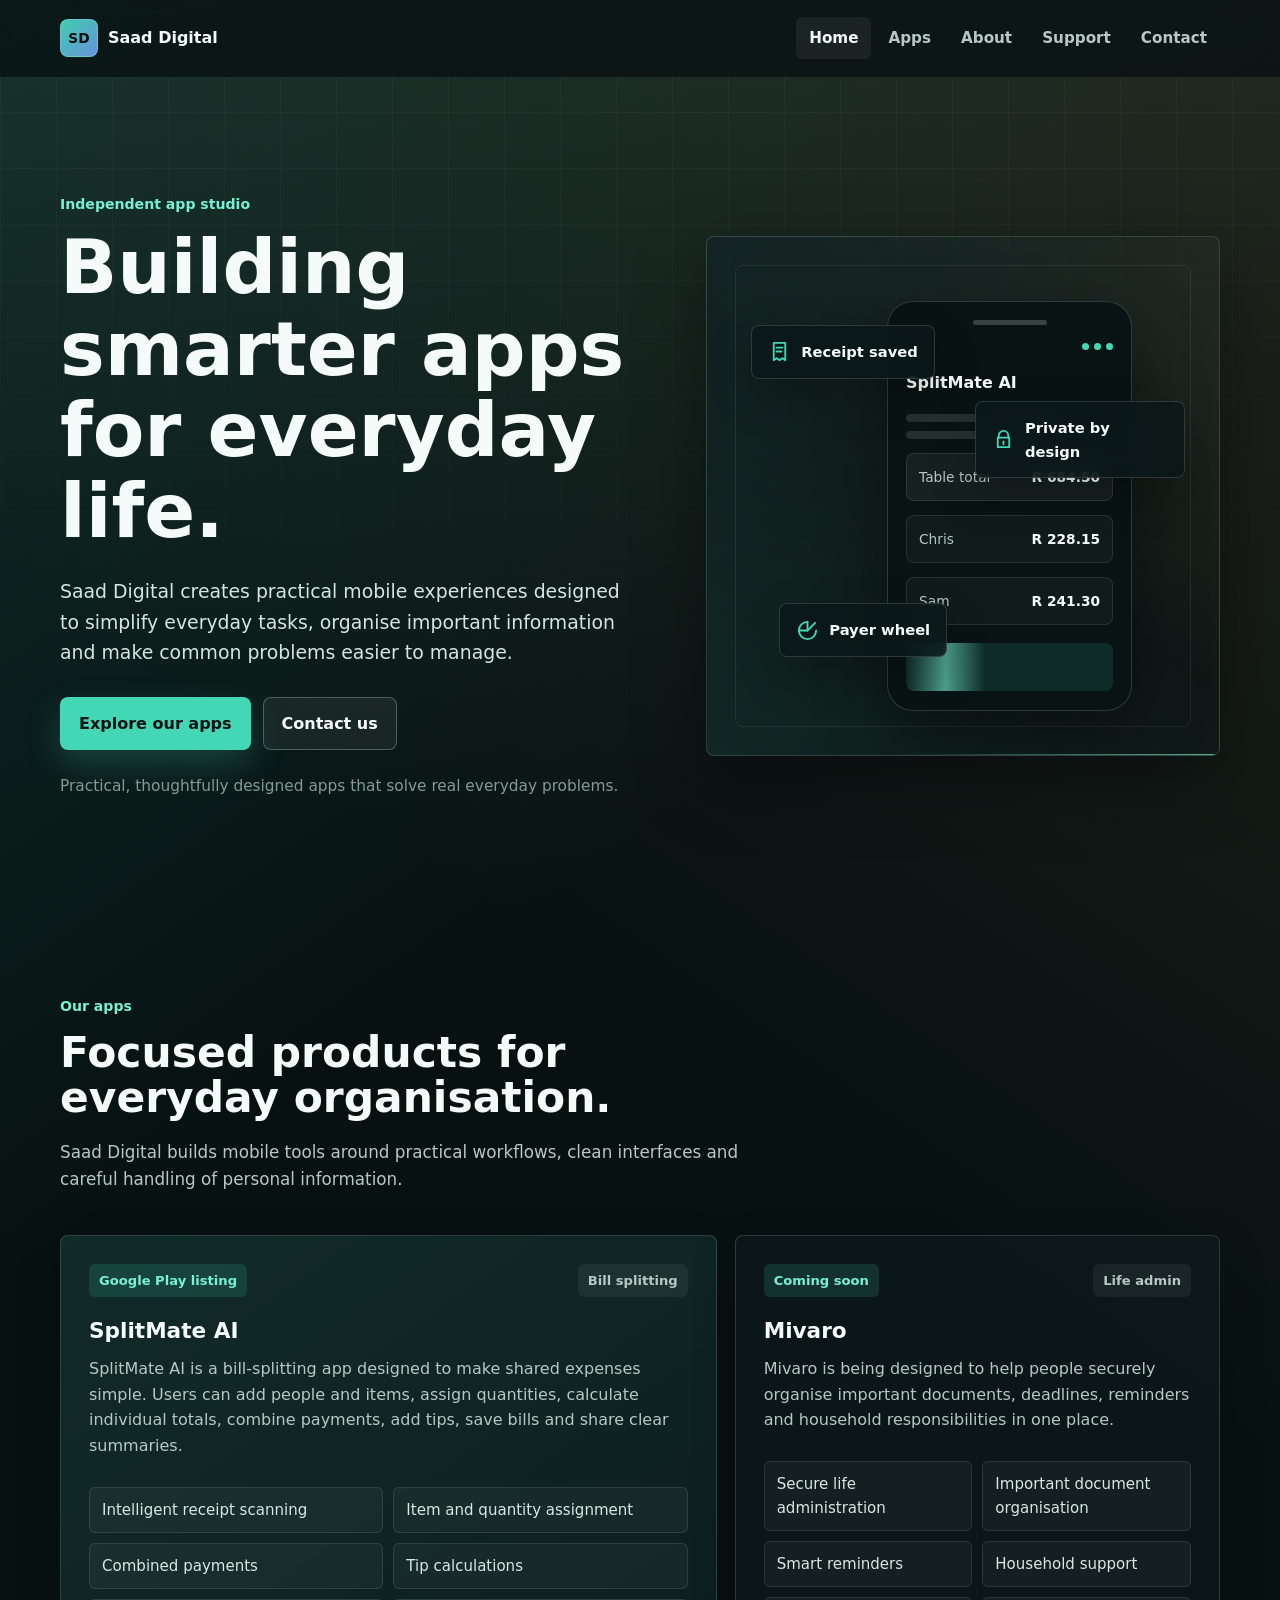
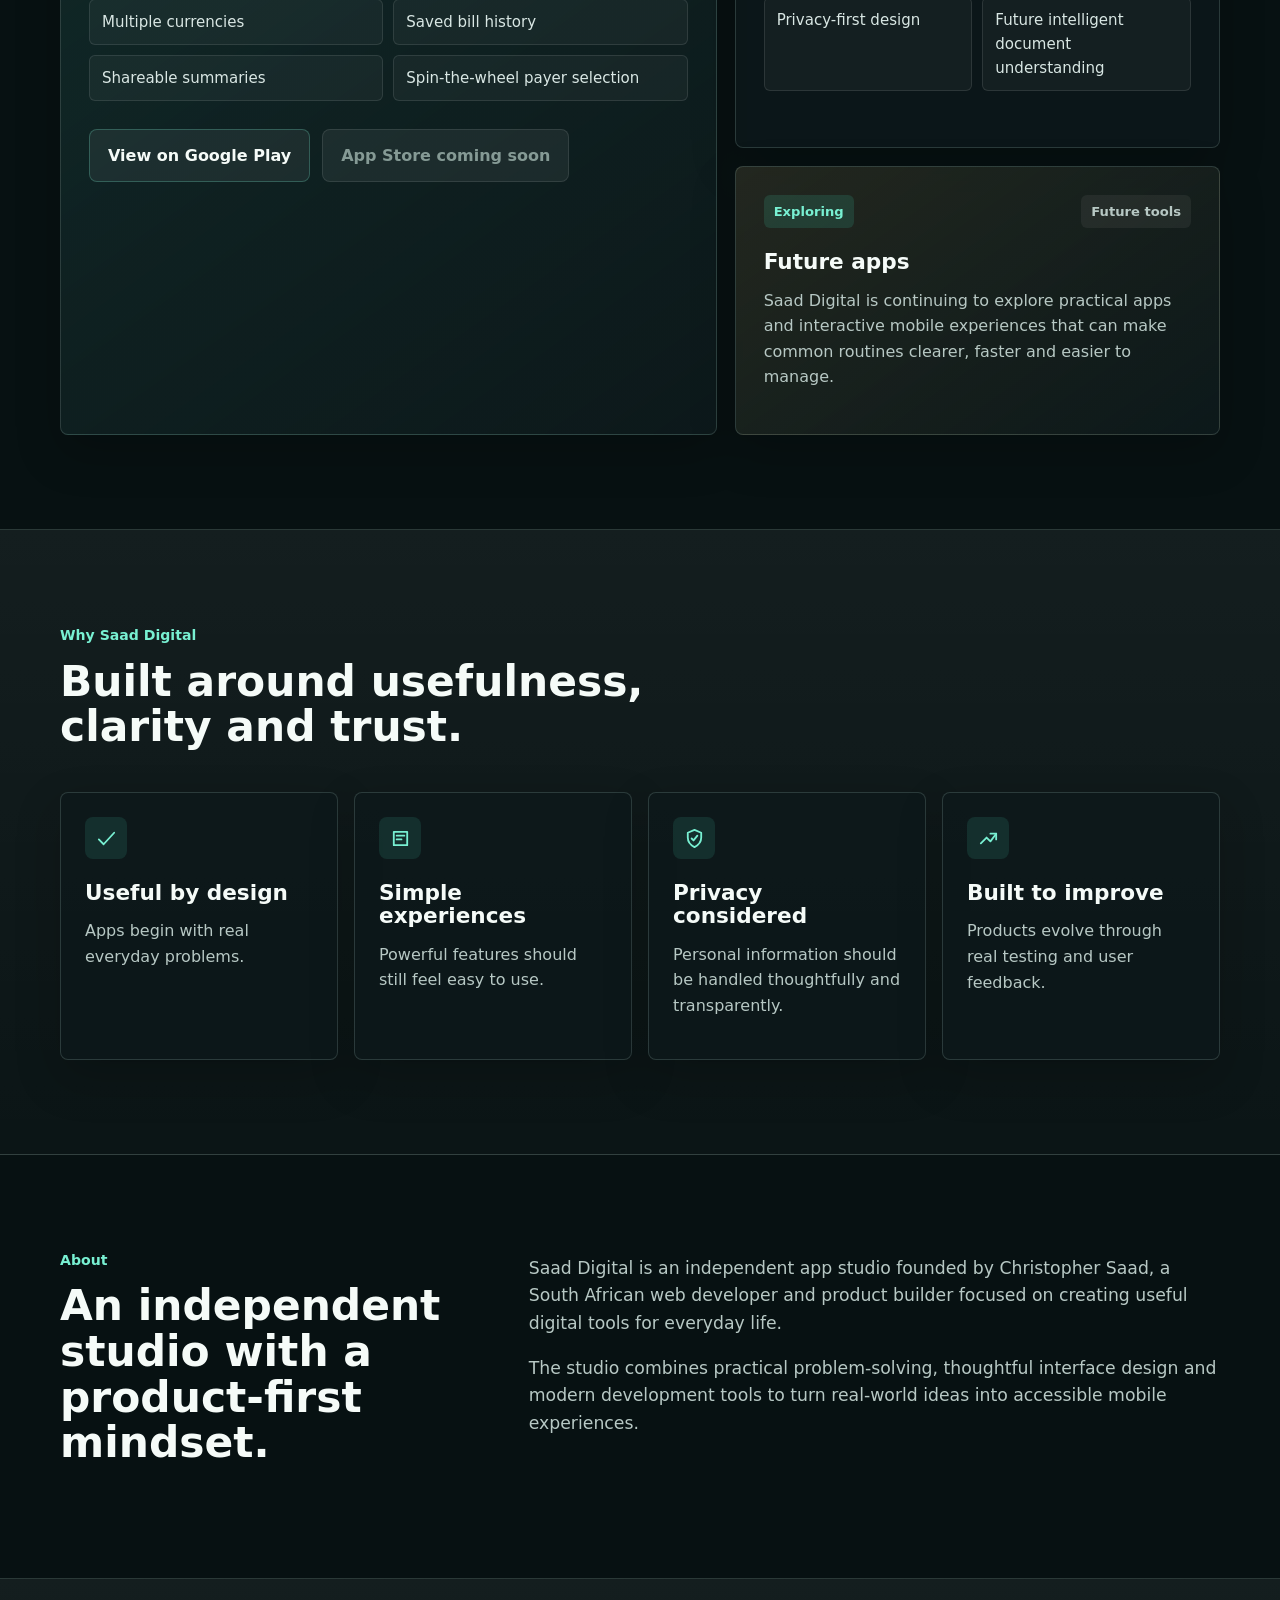
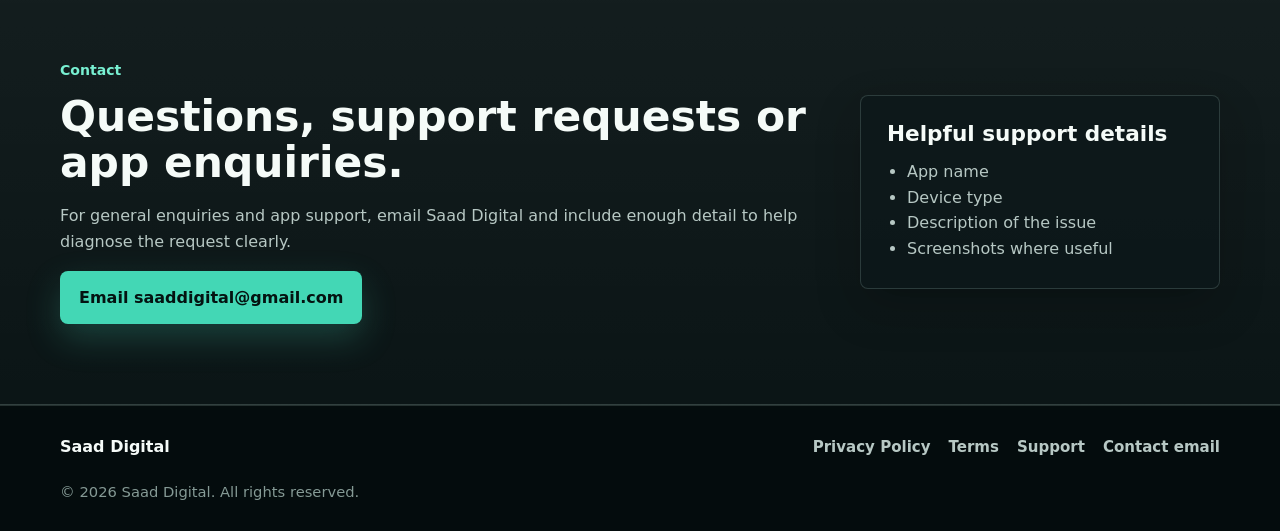
==== index.html @ 558bd9fd "Build Saad Digital website" ====
<!doctype html>
<html lang="en">
  <head>
    <meta charset="utf-8" />
    <meta name="viewport" content="width=device-width, initial-scale=1" />
    <meta
      name="description"
      content="Saad Digital creates practical mobile apps that simplify everyday tasks, organise important information and make common problems easier to manage."
    />
    <meta name="theme-color" content="#071112" />
    <link rel="canonical" href="https://saaddigital.co.za/" />

    <meta
      property="og:title"
      content="Saad Digital | Building smarter apps for everyday life"
    />
    <meta
      property="og:description"
      content="Practical, thoughtfully designed apps that solve real everyday problems."
    />
    <meta property="og:url" content="https://saaddigital.co.za/" />
    <meta property="og:type" content="website" />
    <meta name="twitter:card" content="summary" />
    <meta
      name="twitter:title"
      content="Saad Digital | Building smarter apps for everyday life"
    />
    <meta
      name="twitter:description"
      content="Practical, thoughtfully designed apps that solve real everyday problems."
    />

    <title>Saad Digital | Building smarter apps for everyday life</title>
    <link rel="icon" type="image/svg+xml" href="/favicon.svg" />
    <link rel="stylesheet" href="/styles.css" />
    <script>
      document.documentElement.classList.add("js-enabled");
    </script>
    <script src="/script.js" defer></script>
  </head>

  <body>
    <a class="skip-link" href="#main">Skip to content</a>

    <header class="site-header" data-site-header>
      <nav class="nav" aria-label="Primary navigation">
        <a class="brand" href="/" aria-label="Saad Digital home">
          <span class="brand-mark" aria-hidden="true">SD</span>
          <span class="brand-name">Saad Digital</span>
        </a>

        <button
          class="nav-toggle"
          type="button"
          aria-expanded="false"
          aria-controls="primary-navigation"
          aria-label="Open navigation menu"
          data-nav-toggle
        >
          <span aria-hidden="true"></span>
          <span aria-hidden="true"></span>
          <span aria-hidden="true"></span>
        </button>

        <div class="nav-menu" id="primary-navigation" data-nav-menu>
          <a href="/" aria-current="page">Home</a>
          <a href="/#apps">Apps</a>
          <a href="/#about">About</a>
          <a href="/support.html">Support</a>
          <a href="/#contact">Contact</a>
        </div>
      </nav>
    </header>

    <main id="main">
      <section class="hero section-shell" id="home" aria-labelledby="hero-title">
        <div class="hero-copy">
          <p class="eyebrow">Independent app studio</p>
          <h1 id="hero-title">Building smarter apps for everyday life.</h1>
          <p class="hero-intro">
            Saad Digital creates practical mobile experiences designed to
            simplify everyday tasks, organise important information and make
            common problems easier to manage.
          </p>
          <div class="hero-actions" aria-label="Primary calls to action">
            <a class="button button-primary" href="#apps">Explore our apps</a>
            <a class="button button-secondary" href="mailto:saaddigital@gmail.com">
              Contact us
            </a>
          </div>
          <p class="microcopy">
            Practical, thoughtfully designed apps that solve real everyday
            problems.
          </p>
        </div>

        <div class="hero-visual" aria-hidden="true">
          <div class="interface-stage">
            <div class="phone-shell">
              <div class="phone-status">
                <span></span>
                <span></span>
                <span></span>
              </div>
              <div class="screen-title">SplitMate AI</div>
              <div class="receipt-line wide"></div>
              <div class="receipt-line"></div>
              <div class="split-row">
                <span>Table total</span>
                <strong>R 684.50</strong>
              </div>
              <div class="split-row muted">
                <span>Chris</span>
                <strong>R 228.15</strong>
              </div>
              <div class="split-row muted">
                <span>Sam</span>
                <strong>R 241.30</strong>
              </div>
              <div class="scan-bar">
                <span></span>
              </div>
            </div>

            <div class="floating-card card-reminder">
              <svg viewBox="0 0 24 24" aria-hidden="true">
                <path d="M6 3h12v18l-3-2-3 2-3-2-3 2V3Z" />
                <path d="M9 8h6M9 12h5" />
              </svg>
              <span>Receipt saved</span>
            </div>

            <div class="floating-card card-secure">
              <svg viewBox="0 0 24 24" aria-hidden="true">
                <path d="M7 10V8a5 5 0 0 1 10 0v2" />
                <path d="M6 10h12v10H6z" />
                <path d="M12 14v3" />
              </svg>
              <span>Private by design</span>
            </div>

            <div class="floating-card card-wheel">
              <svg viewBox="0 0 24 24" aria-hidden="true">
                <path d="M12 3a9 9 0 1 0 9 9" />
                <path d="M12 12 20 4" />
                <path d="M12 12V3M12 12H3" />
              </svg>
              <span>Payer wheel</span>
            </div>
          </div>
        </div>
      </section>

      <section class="section-shell section-block" id="apps" aria-labelledby="apps-title">
        <div class="section-heading">
          <p class="eyebrow">Our apps</p>
          <h2 id="apps-title">Focused products for everyday organisation.</h2>
          <p>
            Saad Digital builds mobile tools around practical workflows,
            clean interfaces and careful handling of personal information.
          </p>
        </div>

        <div class="apps-grid">
          <article class="app-card app-card-primary reveal">
            <div class="card-topline">
              <span class="status-badge">Google Play listing</span>
              <span class="app-type">Bill splitting</span>
            </div>
            <h3>SplitMate AI</h3>
            <p>
              SplitMate AI is a bill-splitting app designed to make shared
              expenses simple. Users can add people and items, assign
              quantities, calculate individual totals, combine payments, add
              tips, save bills and share clear summaries.
            </p>

            <ul class="feature-list" aria-label="Selected SplitMate AI features">
              <li>Intelligent receipt scanning</li>
              <li>Item and quantity assignment</li>
              <li>Combined payments</li>
              <li>Tip calculations</li>
              <li>Multiple currencies</li>
              <li>Saved bill history</li>
              <li>Shareable summaries</li>
              <li>Spin-the-wheel payer selection</li>
            </ul>

            <div class="store-actions" aria-label="SplitMate AI store links">
              <a
                class="store-button"
                href="https://play.google.com/store/apps/details?id=com.saaddigital.splitmateai"
                target="_blank"
                rel="noopener noreferrer"
              >
                View on Google Play
              </a>
              <span class="store-button is-disabled" aria-disabled="true">
                App Store coming soon
              </span>
            </div>
          </article>

          <article class="app-card reveal">
            <div class="card-topline">
              <span class="status-badge">Coming soon</span>
              <span class="app-type">Life admin</span>
            </div>
            <h3>Mivaro</h3>
            <p>
              Mivaro is being designed to help people securely organise
              important documents, deadlines, reminders and household
              responsibilities in one place.
            </p>

            <ul class="feature-list" aria-label="Mivaro long-term vision">
              <li>Secure life administration</li>
              <li>Important document organisation</li>
              <li>Smart reminders</li>
              <li>Household support</li>
              <li>Privacy-first design</li>
              <li>Future intelligent document understanding</li>
            </ul>
          </article>

          <article class="app-card app-card-compact reveal">
            <div class="card-topline">
              <span class="status-badge">Exploring</span>
              <span class="app-type">Future tools</span>
            </div>
            <h3>Future apps</h3>
            <p>
              Saad Digital is continuing to explore practical apps and
              interactive mobile experiences that can make common routines
              clearer, faster and easier to manage.
            </p>
          </article>
        </div>
      </section>

      <section class="value-band" aria-labelledby="why-title">
        <div class="section-shell section-block">
          <div class="section-heading">
            <p class="eyebrow">Why Saad Digital</p>
            <h2 id="why-title">Built around usefulness, clarity and trust.</h2>
          </div>

          <div class="value-grid">
            <article class="value-card reveal">
              <div class="value-icon" aria-hidden="true">
                <svg viewBox="0 0 24 24">
                  <path d="m4 13 5 5L20 6" />
                </svg>
              </div>
              <h3>Useful by design</h3>
              <p>Apps begin with real everyday problems.</p>
            </article>

            <article class="value-card reveal">
              <div class="value-icon" aria-hidden="true">
                <svg viewBox="0 0 24 24">
                  <path d="M5 5h14v14H5z" />
                  <path d="M8 9h8M8 13h5" />
                </svg>
              </div>
              <h3>Simple experiences</h3>
              <p>Powerful features should still feel easy to use.</p>
            </article>

            <article class="value-card reveal">
              <div class="value-icon" aria-hidden="true">
                <svg viewBox="0 0 24 24">
                  <path d="M12 3 5 6v5c0 5 3 8 7 10 4-2 7-5 7-10V6l-7-3Z" />
                  <path d="m9 12 2 2 4-5" />
                </svg>
              </div>
              <h3>Privacy considered</h3>
              <p>
                Personal information should be handled thoughtfully and
                transparently.
              </p>
            </article>

            <article class="value-card reveal">
              <div class="value-icon" aria-hidden="true">
                <svg viewBox="0 0 24 24">
                  <path d="M4 17 10 11l4 4 6-8" />
                  <path d="M14 7h6v6" />
                </svg>
              </div>
              <h3>Built to improve</h3>
              <p>Products evolve through real testing and user feedback.</p>
            </article>
          </div>
        </div>
      </section>

      <section class="section-shell section-block about-layout" id="about" aria-labelledby="about-title">
        <div>
          <p class="eyebrow">About</p>
          <h2 id="about-title">An independent studio with a product-first mindset.</h2>
        </div>
        <div class="about-copy reveal">
          <p>
            Saad Digital is an independent app studio founded by Christopher
            Saad, a South African web developer and product builder focused on
            creating useful digital tools for everyday life.
          </p>
          <p>
            The studio combines practical problem-solving, thoughtful interface
            design and modern development tools to turn real-world ideas into
            accessible mobile experiences.
          </p>
        </div>
      </section>

      <section class="contact-band" id="contact" aria-labelledby="contact-title">
        <div class="section-shell contact-layout">
          <div>
            <p class="eyebrow">Contact</p>
            <h2 id="contact-title">Questions, support requests or app enquiries.</h2>
            <p>
              For general enquiries and app support, email Saad Digital and
              include enough detail to help diagnose the request clearly.
            </p>
            <a class="button button-primary" href="mailto:saaddigital@gmail.com">
              Email saaddigital@gmail.com
            </a>
          </div>

          <aside class="support-note reveal" aria-labelledby="support-note-title">
            <h3 id="support-note-title">Helpful support details</h3>
            <ul>
              <li>App name</li>
              <li>Device type</li>
              <li>Description of the issue</li>
              <li>Screenshots where useful</li>
            </ul>
          </aside>
        </div>
      </section>
    </main>

    <footer class="site-footer">
      <div class="footer-inner">
        <a class="footer-brand" href="/">Saad Digital</a>
        <nav class="footer-links" aria-label="Footer navigation">
          <a href="/privacy.html">Privacy Policy</a>
          <a href="/terms.html">Terms</a>
          <a href="/support.html">Support</a>
          <a href="mailto:saaddigital@gmail.com">Contact email</a>
        </nav>
        <p>
          <span aria-hidden="true">&copy;</span>
          <span data-current-year>2026</span> Saad Digital. All rights reserved.
        </p>
      </div>
    </footer>
  </body>
</html>
---- styles.css ----
:root {
  color-scheme: dark;
  --bg: #071112;
  --bg-elevated: #0d191b;
  --bg-soft: #112224;
  --text: #f5fbf8;
  --text-muted: #b7c8c4;
  --text-subtle: #859a95;
  --border: rgba(205, 239, 228, 0.16);
  --border-strong: rgba(205, 239, 228, 0.28);
  --accent: #43d7b5;
  --accent-strong: #78f0d2;
  --accent-ink: #041311;
  --gold: #f0b85b;
  --rose: #ee7b85;
  --blue: #77a7ff;
  --shadow: 0 24px 70px rgba(0, 0, 0, 0.36);
  --shadow-soft: 0 18px 45px rgba(0, 0, 0, 0.22);
  --radius: 8px;
  --radius-sm: 6px;
  --max-width: 1160px;
  --header-height: 76px;
  --ease: cubic-bezier(0.22, 1, 0.36, 1);
}

* {
  box-sizing: border-box;
}

html {
  scroll-behavior: smooth;
  scroll-padding-top: calc(var(--header-height) + 22px);
}

body {
  margin: 0;
  min-width: 320px;
  background:
    linear-gradient(145deg, rgba(67, 215, 181, 0.14), transparent 28%),
    linear-gradient(215deg, rgba(240, 184, 91, 0.11), transparent 32%),
    var(--bg);
  color: var(--text);
  font-family:
    ui-sans-serif,
    system-ui,
    -apple-system,
    BlinkMacSystemFont,
    "Segoe UI",
    sans-serif;
  font-size: 16px;
  line-height: 1.6;
  letter-spacing: 0;
  text-rendering: optimizeLegibility;
}

body::before {
  position: fixed;
  inset: 0;
  z-index: -1;
  pointer-events: none;
  content: "";
  background-image:
    linear-gradient(rgba(255, 255, 255, 0.04) 1px, transparent 1px),
    linear-gradient(90deg, rgba(255, 255, 255, 0.04) 1px, transparent 1px);
  background-size: 56px 56px;
  mask-image: linear-gradient(to bottom, black 0%, transparent 78%);
}

img,
svg {
  display: block;
}

a {
  color: inherit;
  text-decoration: none;
}

a:hover {
  color: var(--accent-strong);
}

button,
input,
textarea,
select {
  font: inherit;
}

:focus-visible {
  outline: 3px solid var(--gold);
  outline-offset: 4px;
}

.skip-link {
  position: fixed;
  top: 12px;
  left: 12px;
  z-index: 100;
  padding: 10px 14px;
  border-radius: var(--radius-sm);
  background: var(--accent);
  color: var(--accent-ink);
  font-weight: 800;
  transform: translateY(-140%);
}

.skip-link:focus {
  transform: translateY(0);
}

.site-header {
  position: sticky;
  top: 0;
  z-index: 50;
  border-bottom: 1px solid transparent;
  background: rgba(7, 17, 18, 0.76);
  backdrop-filter: blur(18px);
  transition:
    border-color 180ms ease,
    background 180ms ease;
}

.site-header.is-scrolled {
  border-color: var(--border);
  background: rgba(7, 17, 18, 0.92);
}

.nav {
  display: flex;
  align-items: center;
  justify-content: space-between;
  width: min(100% - 40px, var(--max-width));
  min-height: var(--header-height);
  margin: 0 auto;
  gap: 22px;
}

.brand,
.footer-brand {
  display: inline-flex;
  align-items: center;
  gap: 10px;
  font-weight: 800;
  color: var(--text);
}

.brand-mark {
  display: grid;
  width: 38px;
  height: 38px;
  place-items: center;
  border: 1px solid rgba(120, 240, 210, 0.34);
  border-radius: var(--radius);
  background:
    linear-gradient(135deg, rgba(67, 215, 181, 0.95), rgba(119, 167, 255, 0.84)),
    #112224;
  color: #02100d;
  font-size: 0.86rem;
  font-weight: 900;
}

.brand-name {
  white-space: nowrap;
}

.nav-menu {
  display: flex;
  align-items: center;
  gap: 4px;
}

.nav-menu a {
  min-height: 42px;
  padding: 9px 13px;
  border-radius: var(--radius-sm);
  color: var(--text-muted);
  font-size: 0.95rem;
  font-weight: 700;
}

.nav-menu a:hover,
.nav-menu a:focus-visible,
.nav-menu a[aria-current="page"] {
  background: rgba(255, 255, 255, 0.06);
  color: var(--text);
}

.nav-toggle {
  display: none;
  width: 44px;
  height: 44px;
  align-items: center;
  justify-content: center;
  flex-direction: column;
  gap: 5px;
  border: 1px solid var(--border);
  border-radius: var(--radius);
  background: rgba(255, 255, 255, 0.05);
  color: var(--text);
  cursor: pointer;
}

.nav-toggle span {
  width: 18px;
  height: 2px;
  border-radius: 2px;
  background: currentColor;
  transition:
    transform 180ms ease,
    opacity 180ms ease;
}

.nav-toggle[aria-expanded="true"] span:nth-child(1) {
  transform: translateY(7px) rotate(45deg);
}

.nav-toggle[aria-expanded="true"] span:nth-child(2) {
  opacity: 0;
}

.nav-toggle[aria-expanded="true"] span:nth-child(3) {
  transform: translateY(-7px) rotate(-45deg);
}

.section-shell {
  width: min(100% - 40px, var(--max-width));
  margin: 0 auto;
}

.section-block {
  padding: 94px 0;
}

.hero {
  display: grid;
  grid-template-columns: minmax(0, 1.02fr) minmax(360px, 0.9fr);
  align-items: center;
  gap: 64px;
  min-height: calc(100vh - var(--header-height));
  padding: 78px 0 64px;
}

.hero-copy {
  max-width: 680px;
}

.eyebrow {
  margin: 0 0 12px;
  color: var(--accent-strong);
  font-size: 0.88rem;
  font-weight: 800;
  letter-spacing: 0;
}

h1,
h2,
h3,
p {
  margin-top: 0;
}

h1,
h2,
h3 {
  line-height: 1.08;
  letter-spacing: 0;
}

h1 {
  max-width: 720px;
  margin-bottom: 24px;
  font-size: 4.7rem;
}

h2 {
  margin-bottom: 18px;
  font-size: 2.65rem;
}

h3 {
  margin-bottom: 14px;
  font-size: 1.35rem;
}

p {
  color: var(--text-muted);
}

.hero-intro {
  max-width: 650px;
  margin-bottom: 30px;
  color: #d5e5e1;
  font-size: 1.18rem;
}

.hero-actions,
.store-actions {
  display: flex;
  flex-wrap: wrap;
  gap: 12px;
}

.button,
.store-button {
  display: inline-flex;
  align-items: center;
  justify-content: center;
  min-height: 48px;
  padding: 13px 18px;
  border: 1px solid transparent;
  border-radius: var(--radius);
  font-weight: 800;
  transition:
    transform 180ms var(--ease),
    border-color 180ms ease,
    background 180ms ease,
    color 180ms ease;
}

.button:hover,
.store-button:hover {
  transform: translateY(-2px);
}

.button-primary {
  background: var(--accent);
  color: var(--accent-ink);
  box-shadow: 0 14px 35px rgba(67, 215, 181, 0.22);
}

.button-primary:hover {
  color: var(--accent-ink);
  background: var(--accent-strong);
}

.button-secondary {
  border-color: var(--border-strong);
  background: rgba(255, 255, 255, 0.06);
  color: var(--text);
}

.microcopy {
  margin: 24px 0 0;
  color: var(--text-subtle);
  font-size: 0.96rem;
}

.hero-visual {
  min-height: 520px;
}

.interface-stage {
  position: relative;
  min-height: 520px;
  overflow: hidden;
  border: 1px solid var(--border);
  border-radius: var(--radius);
  background:
    linear-gradient(145deg, rgba(17, 34, 36, 0.82), rgba(7, 17, 18, 0.36)),
    linear-gradient(35deg, rgba(67, 215, 181, 0.16), transparent 48%),
    linear-gradient(215deg, rgba(240, 184, 91, 0.16), transparent 52%);
  box-shadow: var(--shadow);
}

.interface-stage::before,
.interface-stage::after {
  position: absolute;
  content: "";
  pointer-events: none;
}

.interface-stage::before {
  inset: 28px;
  border: 1px solid rgba(255, 255, 255, 0.08);
  border-radius: var(--radius);
}

.interface-stage::after {
  right: 0;
  bottom: 0;
  width: 64%;
  height: 1px;
  background: linear-gradient(90deg, transparent, rgba(120, 240, 210, 0.7));
}

.phone-shell {
  position: absolute;
  right: 17%;
  bottom: 44px;
  width: 245px;
  min-height: 410px;
  padding: 18px;
  border: 1px solid rgba(255, 255, 255, 0.16);
  border-radius: 26px;
  background: #081314;
  box-shadow: 0 30px 70px rgba(0, 0, 0, 0.42);
}

.phone-shell::before {
  display: block;
  width: 74px;
  height: 5px;
  margin: 0 auto 18px;
  border-radius: 5px;
  background: rgba(255, 255, 255, 0.2);
  content: "";
}

.phone-status {
  display: flex;
  justify-content: flex-end;
  gap: 5px;
  margin-bottom: 20px;
}

.phone-status span {
  width: 7px;
  height: 7px;
  border-radius: 50%;
  background: var(--accent);
}

.screen-title {
  margin-bottom: 18px;
  color: var(--text);
  font-weight: 850;
}

.receipt-line {
  width: 64%;
  height: 8px;
  margin-bottom: 9px;
  border-radius: 4px;
  background: rgba(255, 255, 255, 0.12);
}

.receipt-line.wide {
  width: 88%;
}

.split-row {
  display: flex;
  justify-content: space-between;
  gap: 12px;
  margin-top: 14px;
  padding: 12px;
  border: 1px solid rgba(255, 255, 255, 0.1);
  border-radius: var(--radius);
  background: rgba(255, 255, 255, 0.06);
  color: var(--text-muted);
  font-size: 0.86rem;
}

.split-row strong {
  color: var(--text);
}

.split-row.muted {
  background: rgba(255, 255, 255, 0.035);
}

.scan-bar {
  position: relative;
  height: 48px;
  margin-top: 18px;
  overflow: hidden;
  border-radius: var(--radius);
  background: rgba(67, 215, 181, 0.12);
}

.scan-bar span {
  position: absolute;
  top: 0;
  bottom: 0;
  left: 0;
  width: 38%;
  background: linear-gradient(90deg, transparent, rgba(120, 240, 210, 0.6), transparent);
  animation: scan 3.8s var(--ease) infinite;
}

.floating-card {
  position: absolute;
  z-index: 3;
  display: inline-flex;
  align-items: center;
  gap: 10px;
  max-width: 210px;
  padding: 14px 16px;
  border: 1px solid rgba(255, 255, 255, 0.14);
  border-radius: var(--radius);
  background: rgba(11, 24, 25, 0.86);
  color: var(--text);
  box-shadow: var(--shadow-soft);
  backdrop-filter: blur(14px);
  font-size: 0.92rem;
  font-weight: 800;
  animation: floatCard 7s var(--ease) infinite;
}

.floating-card svg {
  width: 23px;
  height: 23px;
  flex: 0 0 auto;
  color: var(--accent);
  fill: none;
  stroke: currentColor;
  stroke-width: 1.9;
  stroke-linecap: round;
  stroke-linejoin: round;
}

.card-reminder {
  top: 88px;
  left: 44px;
}

.card-secure {
  right: 34px;
  top: 164px;
  animation-delay: -1.8s;
}

.card-wheel {
  left: 72px;
  bottom: 98px;
  animation-delay: -3.2s;
}

.section-heading {
  max-width: 720px;
  margin-bottom: 42px;
}

.section-heading p:last-child {
  margin-bottom: 0;
  font-size: 1.05rem;
}

.apps-grid {
  display: grid;
  grid-template-columns: minmax(0, 1.15fr) minmax(280px, 0.85fr);
  gap: 18px;
}

.app-card,
.value-card,
.support-note,
.legal-card,
.support-card {
  border: 1px solid var(--border);
  border-radius: var(--radius);
  background: rgba(13, 25, 27, 0.78);
  box-shadow: var(--shadow-soft);
}

.app-card {
  padding: 28px;
}

.app-card-primary {
  grid-row: span 2;
  background:
    linear-gradient(145deg, rgba(67, 215, 181, 0.1), rgba(13, 25, 27, 0.82)),
    rgba(13, 25, 27, 0.9);
}

.app-card-compact {
  background:
    linear-gradient(145deg, rgba(240, 184, 91, 0.1), rgba(13, 25, 27, 0.72)),
    rgba(13, 25, 27, 0.8);
}

.card-topline {
  display: flex;
  flex-wrap: wrap;
  justify-content: space-between;
  gap: 10px;
  margin-bottom: 22px;
}

.status-badge,
.app-type {
  display: inline-flex;
  align-items: center;
  min-height: 32px;
  padding: 6px 10px;
  border-radius: var(--radius-sm);
  font-size: 0.82rem;
  font-weight: 800;
}

.status-badge {
  background: rgba(67, 215, 181, 0.14);
  color: var(--accent-strong);
}

.app-type {
  background: rgba(255, 255, 255, 0.06);
  color: var(--text-muted);
}

.feature-list {
  display: grid;
  grid-template-columns: repeat(2, minmax(0, 1fr));
  gap: 10px;
  padding: 0;
  margin: 28px 0;
  list-style: none;
}

.feature-list li {
  min-height: 44px;
  padding: 10px 12px;
  border: 1px solid rgba(255, 255, 255, 0.1);
  border-radius: var(--radius-sm);
  background: rgba(255, 255, 255, 0.04);
  color: #d9e7e4;
  font-size: 0.94rem;
}

.store-button {
  border-color: rgba(120, 240, 210, 0.25);
  background: rgba(255, 255, 255, 0.06);
  color: var(--text);
}

.store-button.is-disabled {
  cursor: not-allowed;
  border-color: rgba(255, 255, 255, 0.1);
  color: var(--text-subtle);
  transform: none;
}

.value-band,
.contact-band {
  border-block: 1px solid var(--border);
  background:
    linear-gradient(180deg, rgba(255, 255, 255, 0.035), transparent),
    rgba(255, 255, 255, 0.02);
}

.value-grid {
  display: grid;
  grid-template-columns: repeat(4, minmax(0, 1fr));
  gap: 16px;
}

.value-card {
  padding: 24px;
}

.value-icon {
  display: grid;
  width: 42px;
  height: 42px;
  place-items: center;
  margin-bottom: 22px;
  border-radius: var(--radius);
  background: rgba(67, 215, 181, 0.12);
  color: var(--accent-strong);
}

.value-icon svg {
  width: 23px;
  height: 23px;
  fill: none;
  stroke: currentColor;
  stroke-width: 1.9;
  stroke-linecap: round;
  stroke-linejoin: round;
}

.about-layout {
  display: grid;
  grid-template-columns: minmax(260px, 0.75fr) minmax(0, 1.25fr);
  gap: 54px;
  align-items: start;
}

.about-copy {
  padding-top: 6px;
}

.about-copy p {
  font-size: 1.08rem;
}

.contact-layout {
  display: grid;
  grid-template-columns: minmax(0, 1fr) 360px;
  gap: 42px;
  align-items: center;
  padding: 80px 0;
}

.support-note {
  padding: 26px;
}

.support-note ul {
  margin: 0;
  padding-left: 20px;
  color: var(--text-muted);
}

.site-footer {
  border-top: 1px solid var(--border);
  background: rgba(5, 12, 13, 0.74);
}

.footer-inner {
  display: grid;
  grid-template-columns: 1fr auto;
  width: min(100% - 40px, var(--max-width));
  margin: 0 auto;
  gap: 20px;
  padding: 28px 0;
  align-items: center;
}

.footer-links {
  display: flex;
  flex-wrap: wrap;
  gap: 14px 18px;
  justify-content: flex-end;
}

.footer-links a {
  color: var(--text-muted);
  font-size: 0.94rem;
  font-weight: 700;
}

.footer-inner p {
  grid-column: 1 / -1;
  margin: 0;
  color: var(--text-subtle);
  font-size: 0.92rem;
}

.page-hero {
  padding: 80px 0 34px;
}

.page-hero h1 {
  max-width: 840px;
  font-size: 3.6rem;
}

.page-hero p {
  max-width: 760px;
  font-size: 1.08rem;
}

.content-layout {
  display: grid;
  grid-template-columns: minmax(0, 1fr);
  gap: 18px;
  padding-bottom: 96px;
}

.legal-card,
.support-card {
  padding: 28px;
}

.notice {
  border-color: rgba(240, 184, 91, 0.42);
  background:
    linear-gradient(145deg, rgba(240, 184, 91, 0.12), rgba(13, 25, 27, 0.82)),
    rgba(13, 25, 27, 0.9);
}

.content-layout h2 {
  margin-bottom: 12px;
  font-size: 1.55rem;
}

.content-layout ul {
  margin: 0;
  padding-left: 20px;
  color: var(--text-muted);
}

.content-layout li + li {
  margin-top: 8px;
}

.content-layout p:last-child,
.legal-card p:last-child,
.support-card p:last-child {
  margin-bottom: 0;
}

.not-found-actions {
  display: flex;
  flex-wrap: wrap;
  gap: 12px;
  margin-top: 28px;
}

.reveal {
  opacity: 1;
  transform: none;
}

.js-enabled .reveal {
  opacity: 0;
  transform: translateY(16px);
  transition:
    opacity 520ms var(--ease),
    transform 520ms var(--ease);
}

.js-enabled .reveal.is-visible {
  opacity: 1;
  transform: translateY(0);
}

@keyframes scan {
  0% {
    transform: translateX(-110%);
  }

  58%,
  100% {
    transform: translateX(270%);
  }
}

@keyframes floatCard {
  0%,
  100% {
    transform: translateY(0);
  }

  50% {
    transform: translateY(-10px);
  }
}

@media (max-width: 980px) {
  .hero,
  .about-layout,
  .contact-layout {
    grid-template-columns: 1fr;
  }

  .hero {
    gap: 36px;
    min-height: 0;
  }

  h1 {
    font-size: 3.7rem;
  }

  h2 {
    font-size: 2.25rem;
  }

  .hero-visual,
  .interface-stage {
    min-height: 455px;
  }

  .apps-grid,
  .value-grid {
    grid-template-columns: repeat(2, minmax(0, 1fr));
  }

  .app-card-primary {
    grid-column: 1 / -1;
    grid-row: auto;
  }

  .contact-layout {
    align-items: start;
  }
}

@media (max-width: 760px) {
  .section-shell,
  .nav,
  .footer-inner {
    width: min(100% - 28px, var(--max-width));
  }

  .nav {
    flex-wrap: wrap;
    min-height: 68px;
    padding: 12px 0;
  }

  .js-enabled .nav-toggle {
    display: inline-flex;
  }

  .nav-menu {
    order: 3;
    display: grid;
    width: 100%;
    grid-template-columns: 1fr;
    gap: 6px;
    padding: 10px 0 6px;
  }

  .js-enabled .nav-menu {
    position: absolute;
    top: calc(100% - 1px);
    left: 14px;
    right: 14px;
    width: auto;
    padding: 12px;
    border: 1px solid var(--border);
    border-radius: var(--radius);
    background: rgba(7, 17, 18, 0.98);
    box-shadow: var(--shadow-soft);
    opacity: 0;
    visibility: hidden;
    transform: translateY(-6px);
    transition:
      opacity 180ms ease,
      transform 180ms ease,
      visibility 180ms ease;
  }

  .js-enabled .nav-menu.is-open {
    opacity: 1;
    visibility: visible;
    transform: translateY(0);
  }

  .nav-menu a {
    width: 100%;
  }

  .hero {
    padding-top: 56px;
  }

  h1,
  .page-hero h1 {
    font-size: 3rem;
  }

  h2 {
    font-size: 2rem;
  }

  .hero-intro,
  .page-hero p {
    font-size: 1rem;
  }

  .hero-visual,
  .interface-stage {
    min-height: 430px;
  }

  .phone-shell {
    right: 9%;
    bottom: 34px;
    width: 226px;
    min-height: 382px;
  }

  .floating-card {
    max-width: 170px;
    padding: 12px;
    font-size: 0.82rem;
  }

  .card-reminder {
    top: 64px;
    left: 22px;
  }

  .card-secure {
    right: 18px;
    top: 144px;
  }

  .card-wheel {
    left: 28px;
    bottom: 70px;
  }

  .apps-grid,
  .value-grid,
  .feature-list {
    grid-template-columns: 1fr;
  }

  .section-block {
    padding: 72px 0;
  }

  .footer-inner {
    grid-template-columns: 1fr;
  }

  .footer-links {
    justify-content: flex-start;
  }
}

@media (max-width: 480px) {
  .brand-name {
    font-size: 0.98rem;
  }

  h1,
  .page-hero h1 {
    font-size: 2.45rem;
  }

  h2 {
    font-size: 1.75rem;
  }

  .hero-actions,
  .store-actions,
  .not-found-actions {
    flex-direction: column;
  }

  .button,
  .store-button {
    width: 100%;
  }

  .app-card,
  .value-card,
  .support-note,
  .legal-card,
  .support-card {
    padding: 22px;
  }

  .hero-visual,
  .interface-stage {
    min-height: 392px;
  }

  .phone-shell {
    right: 22px;
    width: 205px;
    min-height: 348px;
    padding: 15px;
  }

  .card-secure {
    display: none;
  }

  .floating-card {
    max-width: 156px;
  }
}

@media (prefers-reduced-motion: reduce) {
  *,
  *::before,
  *::after {
    scroll-behavior: auto !important;
    animation-duration: 0.001ms !important;
    animation-iteration-count: 1 !important;
    transition-duration: 0.001ms !important;
  }
}
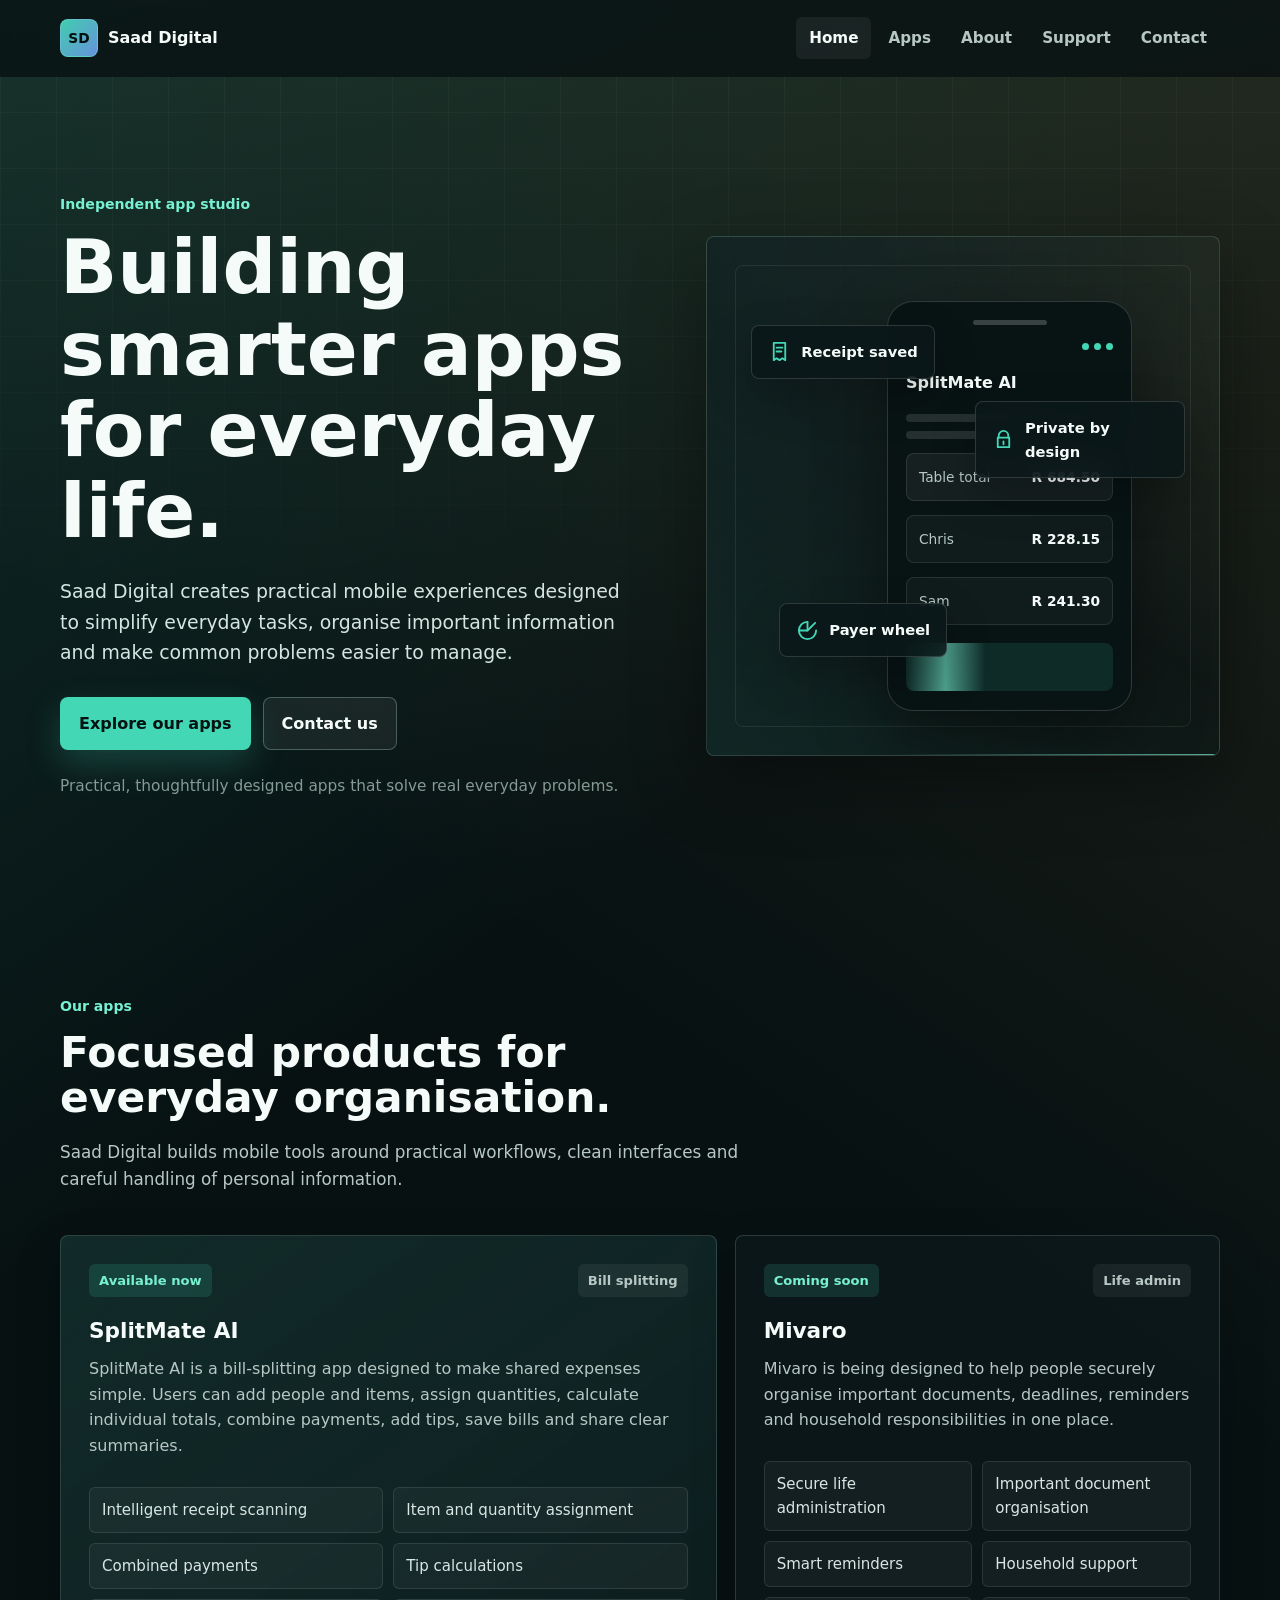
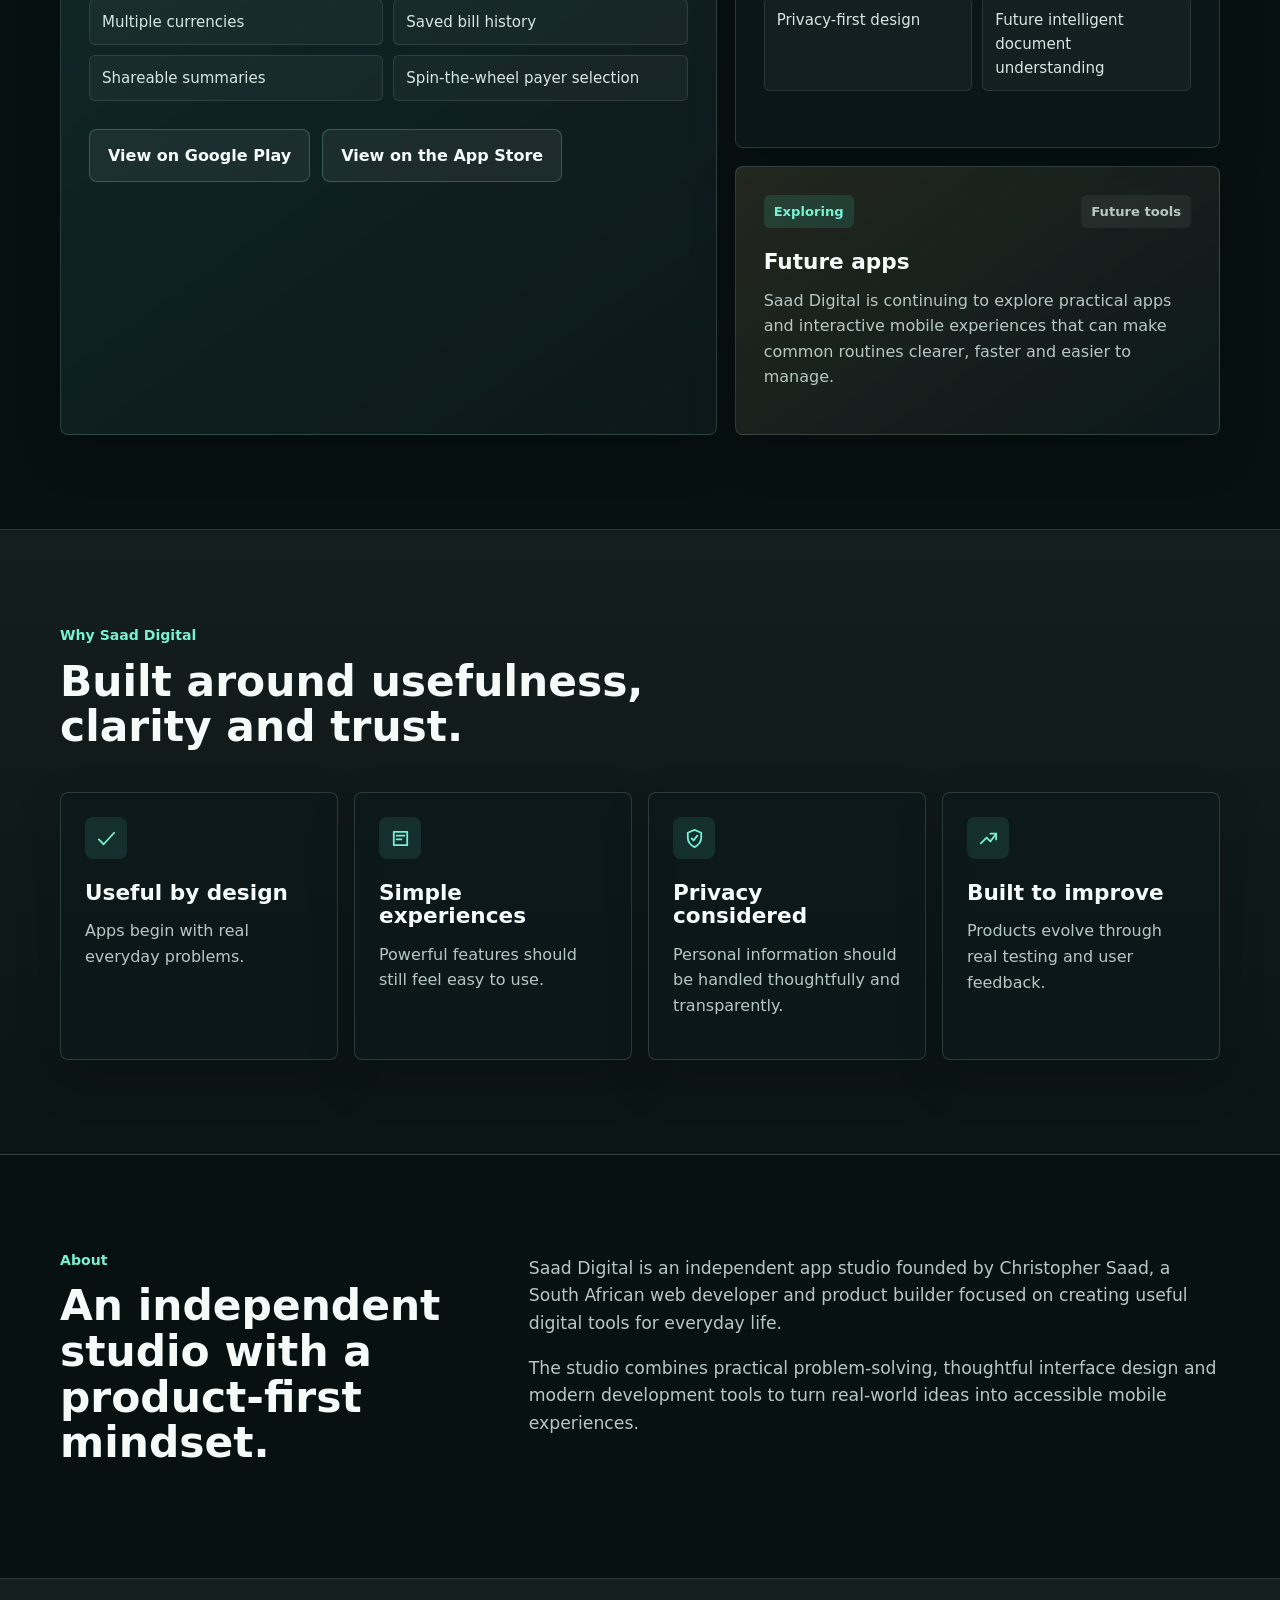
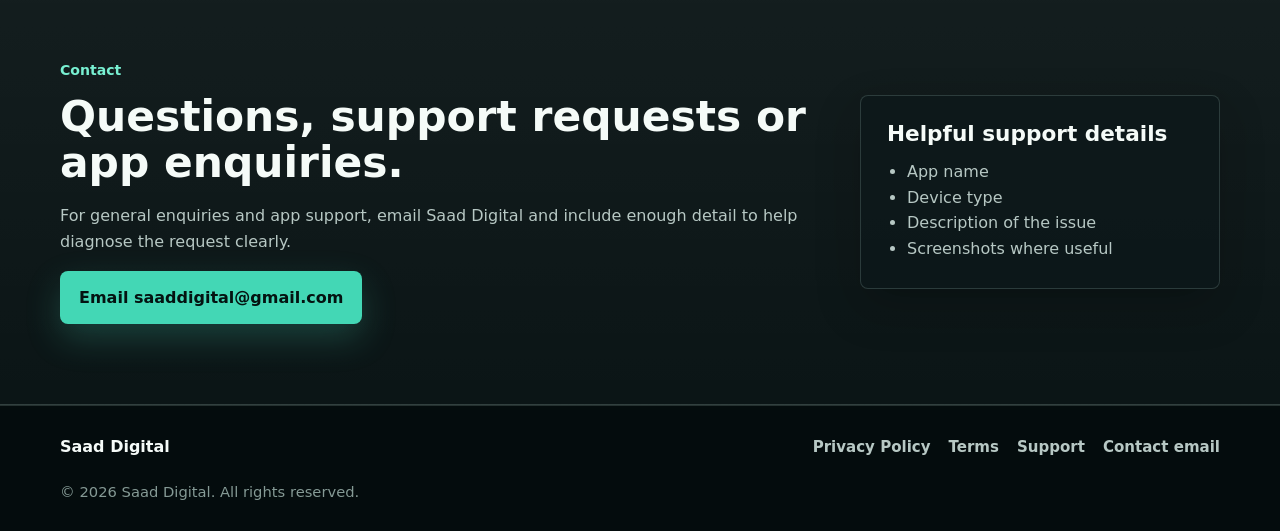
==== commit 45911761: "Add SplitMate iOS App Store link" ====
--- a/index.html
+++ b/index.html
@@ -164,7 +164,7 @@
         <div class="apps-grid">
           <article class="app-card app-card-primary reveal">
             <div class="card-topline">
-              <span class="status-badge">Google Play listing</span>
+              <span class="status-badge">Available now</span>
               <span class="app-type">Bill splitting</span>
             </div>
             <h3>SplitMate AI</h3>
@@ -186,19 +186,25 @@
               <li>Spin-the-wheel payer selection</li>
             </ul>
 
-            <div class="store-actions" aria-label="SplitMate AI store links">
-              <a
-                class="store-button"
-                href="https://play.google.com/store/apps/details?id=com.saaddigital.splitmateai"
-                target="_blank"
-                rel="noopener noreferrer"
-              >
-                View on Google Play
-              </a>
-              <span class="store-button is-disabled" aria-disabled="true">
-                App Store coming soon
-              </span>
-            </div>
+          <div class="store-actions" aria-label="SplitMate AI store links">
+            <a
+            class="store-button"
+            href="https://play.google.com/store/apps/details?id=com.saaddigital.splitmateai"
+            target="_blank"
+            rel="noopener noreferrer"
+          >
+            View on Google Play
+          </a>
+
+          <a
+            class="store-button"
+            href="https://apps.apple.com/us/app/splitmate-ai/id6781557810"
+            target="_blank"
+            rel="noopener noreferrer"
+          >
+            View on the App Store
+          </a>
+          </div>
           </article>
 
           <article class="app-card reveal">
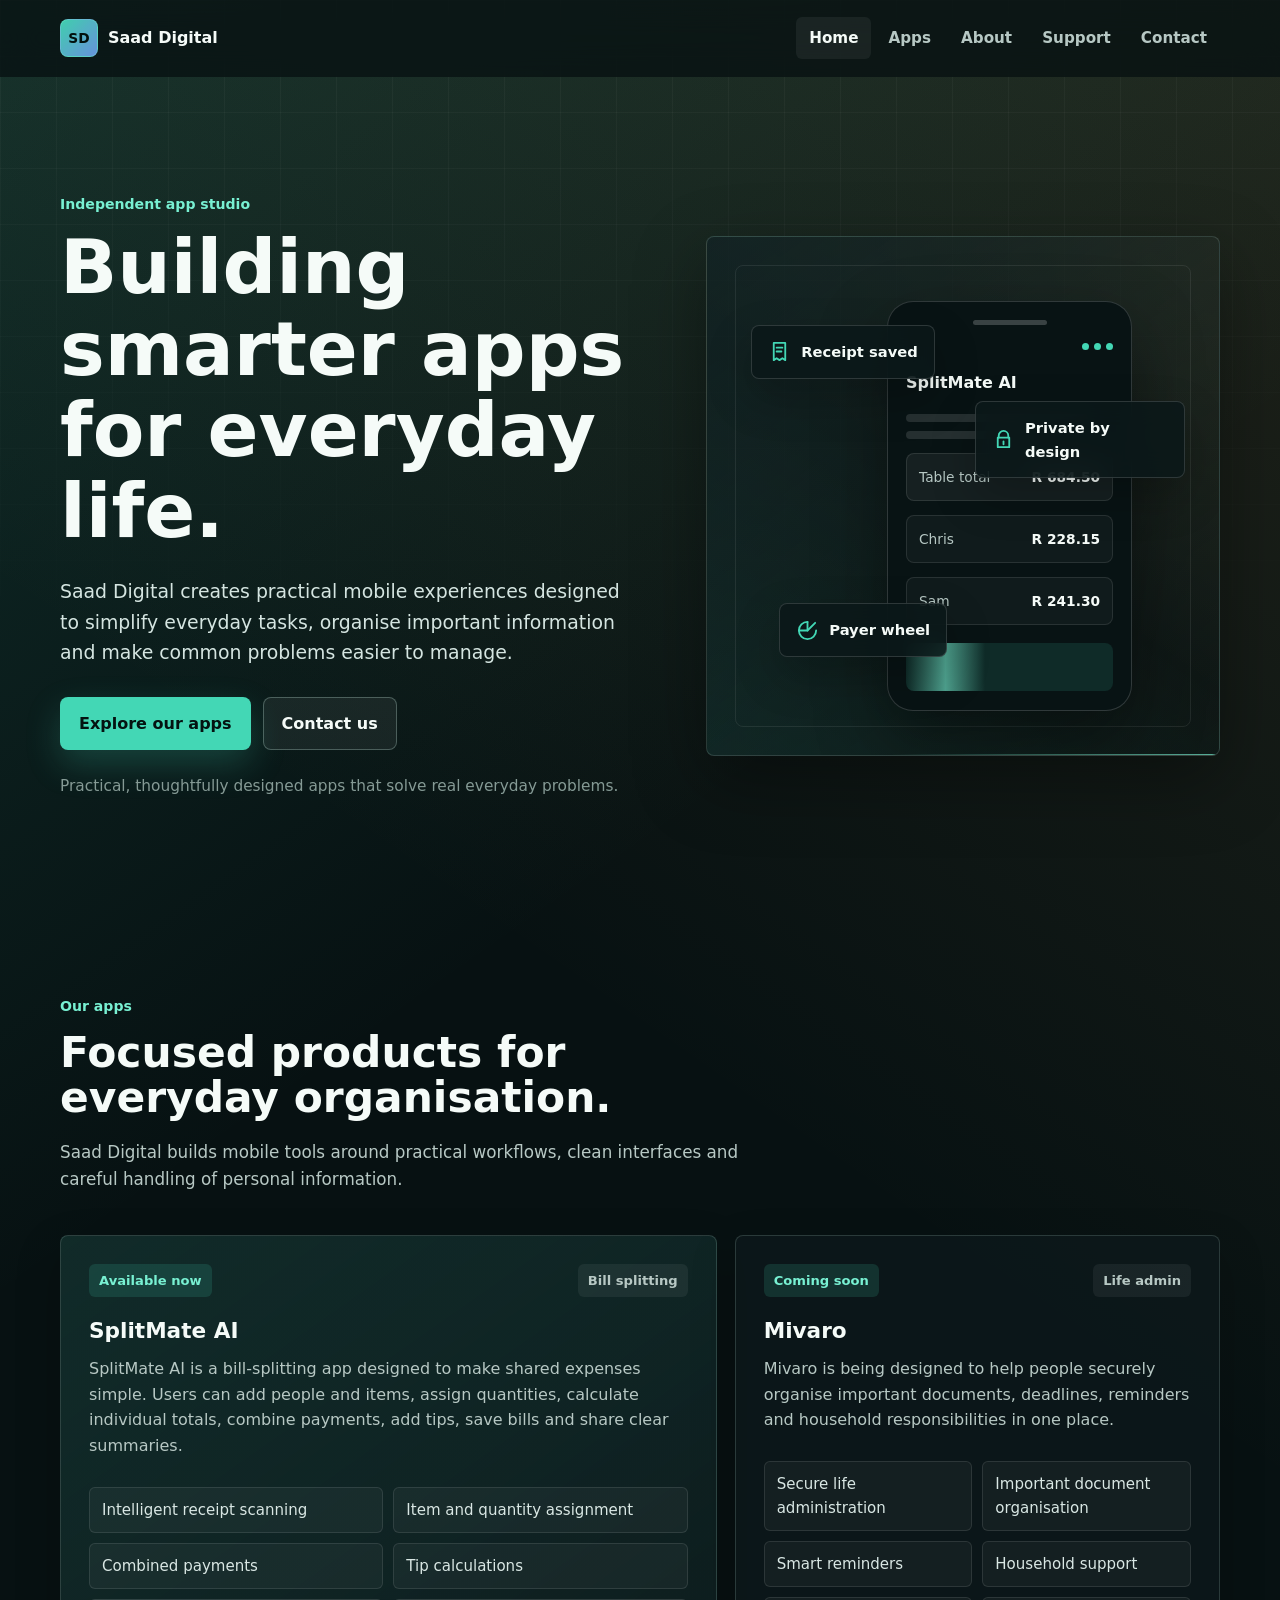
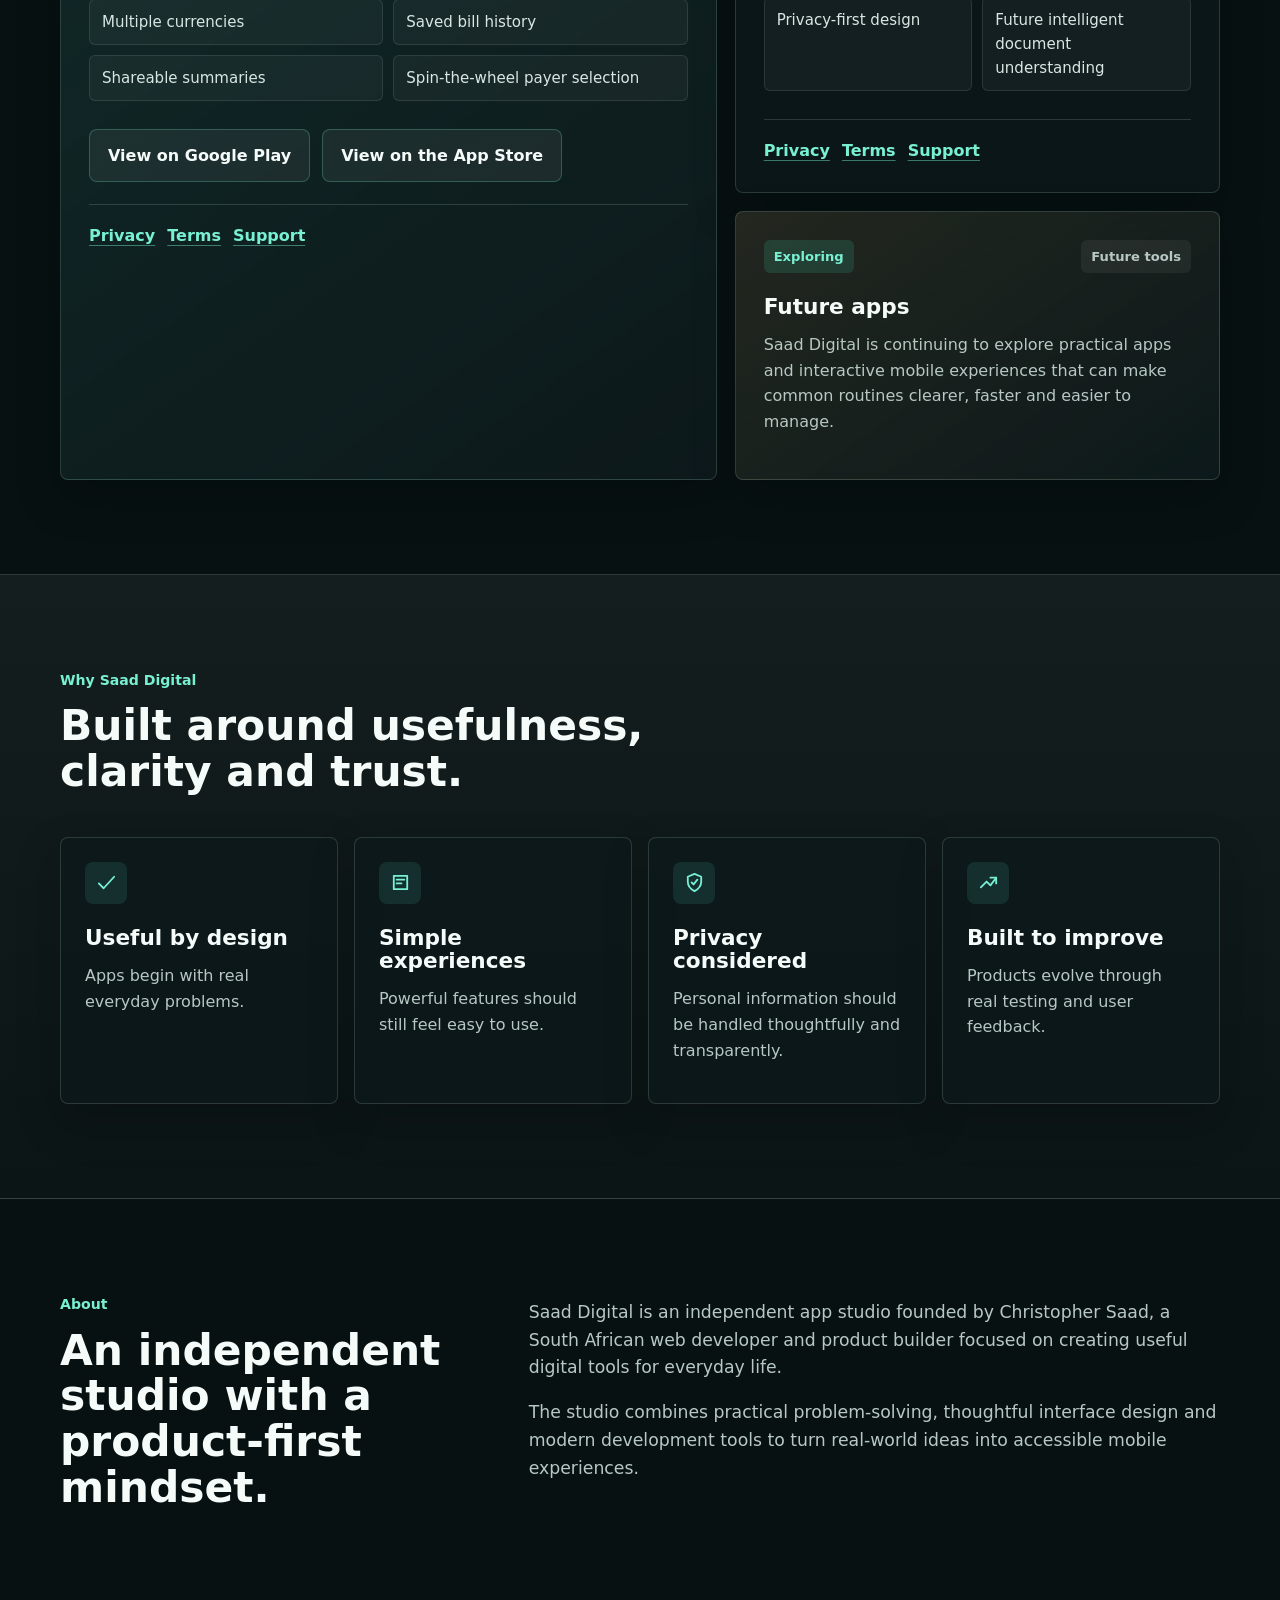
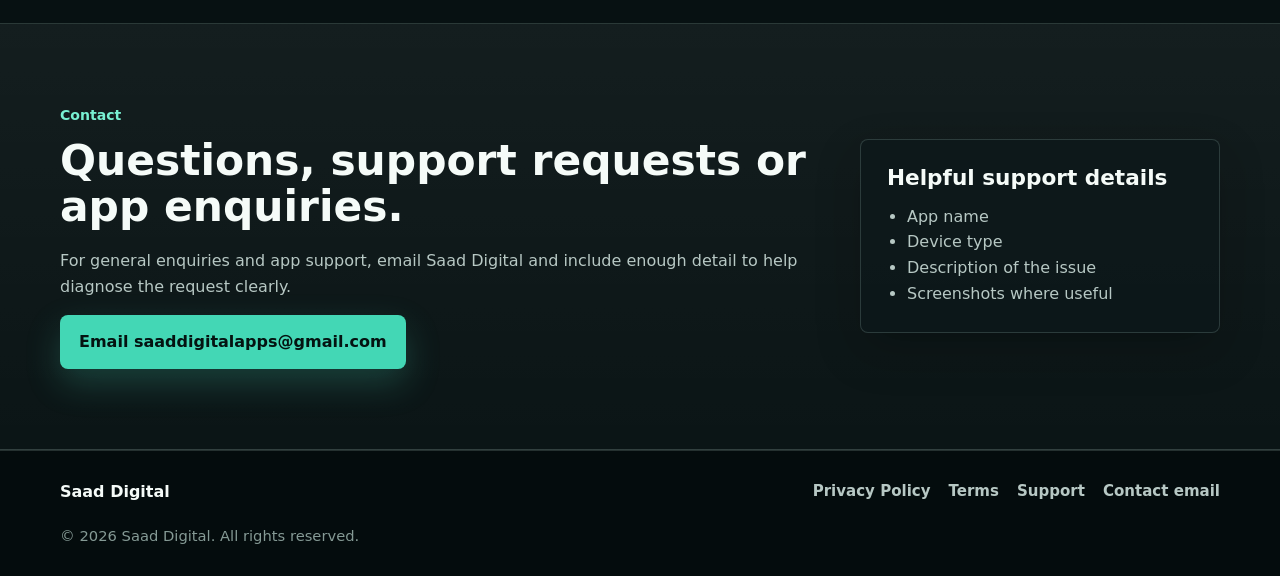
==== commit b107b8c8: "Add app-specific legal and support pages" ====
--- a/index.html
+++ b/index.html
@@ -84,7 +84,7 @@
           </p>
           <div class="hero-actions" aria-label="Primary calls to action">
             <a class="button button-primary" href="#apps">Explore our apps</a>
-            <a class="button button-secondary" href="mailto:saaddigital@gmail.com">
+            <a class="button button-secondary" href="mailto:saaddigitalapps@gmail.com">
               Contact us
             </a>
           </div>
@@ -205,6 +205,11 @@
             View on the App Store
           </a>
           </div>
+            <nav class="app-links" aria-label="SplitMate AI information">
+              <a href="/splitmate-privacy.html">Privacy</a>
+              <a href="/splitmate-terms.html">Terms</a>
+              <a href="/support.html#splitmate">Support</a>
+            </nav>
           </article>
 
           <article class="app-card reveal">
@@ -227,6 +232,11 @@
               <li>Privacy-first design</li>
               <li>Future intelligent document understanding</li>
             </ul>
+            <nav class="app-links" aria-label="Mivaro information">
+              <a href="/mivaro-privacy.html">Privacy</a>
+              <a href="/mivaro-terms.html">Terms</a>
+              <a href="/support.html#mivaro">Support</a>
+            </nav>
           </article>
 
           <article class="app-card app-card-compact reveal">
@@ -329,8 +339,8 @@
               For general enquiries and app support, email Saad Digital and
               include enough detail to help diagnose the request clearly.
             </p>
-            <a class="button button-primary" href="mailto:saaddigital@gmail.com">
-              Email saaddigital@gmail.com
+            <a class="button button-primary" href="mailto:saaddigitalapps@gmail.com">
+              Email saaddigitalapps@gmail.com
             </a>
           </div>
 
@@ -354,7 +364,7 @@
           <a href="/privacy.html">Privacy Policy</a>
           <a href="/terms.html">Terms</a>
           <a href="/support.html">Support</a>
-          <a href="mailto:saaddigital@gmail.com">Contact email</a>
+          <a href="mailto:saaddigitalapps@gmail.com">Contact email</a>
         </nav>
         <p>
           <span aria-hidden="true">&copy;</span>
--- a/styles.css
+++ b/styles.css
@@ -295,7 +295,9 @@
 }
 
 .hero-actions,
-.store-actions {
+.store-actions,
+.app-links,
+.support-selector {
   display: flex;
   flex-wrap: wrap;
   gap: 12px;
@@ -632,6 +634,27 @@
   transform: none;
 }
 
+.app-links {
+  margin-top: 22px;
+  padding-top: 18px;
+  border-top: 1px solid var(--border);
+}
+
+.app-links a,
+.text-link {
+  color: var(--accent-strong);
+  font-weight: 800;
+  text-decoration: underline;
+  text-decoration-color: rgba(120, 240, 210, 0.45);
+  text-decoration-thickness: 1px;
+  text-underline-offset: 4px;
+}
+
+.app-links a:hover,
+.text-link:hover {
+  text-decoration-color: currentColor;
+}
+
 .value-band,
 .contact-band {
   border-block: 1px solid var(--border);
@@ -758,6 +781,56 @@
   grid-template-columns: minmax(0, 1fr);
   gap: 18px;
   padding-bottom: 96px;
+}
+
+.legal-content {
+  max-width: 940px;
+}
+
+.legal-meta {
+  color: var(--text-subtle);
+  font-size: 0.95rem;
+}
+
+.legal-card a:not(.button),
+.support-card a:not(.button) {
+  color: var(--accent-strong);
+  font-weight: 700;
+  text-decoration: underline;
+  text-decoration-color: rgba(120, 240, 210, 0.45);
+  text-underline-offset: 3px;
+}
+
+.legal-card a:not(.button):hover,
+.support-card a:not(.button):hover {
+  text-decoration-color: currentColor;
+}
+
+.legal-card h3,
+.support-card h3 {
+  margin-top: 24px;
+  font-size: 1.12rem;
+}
+
+.support-selector {
+  margin-top: 28px;
+}
+
+.support-selector .button {
+  min-width: 180px;
+}
+
+.support-section-heading {
+  padding-top: 18px;
+}
+
+.support-section-heading h2 {
+  margin-bottom: 8px;
+  font-size: 2rem;
+}
+
+.support-section-heading p {
+  margin-bottom: 0;
 }
 
 .legal-card,
@@ -1022,6 +1095,7 @@
 
   .hero-actions,
   .store-actions,
+  .support-selector,
   .not-found-actions {
     flex-direction: column;
   }
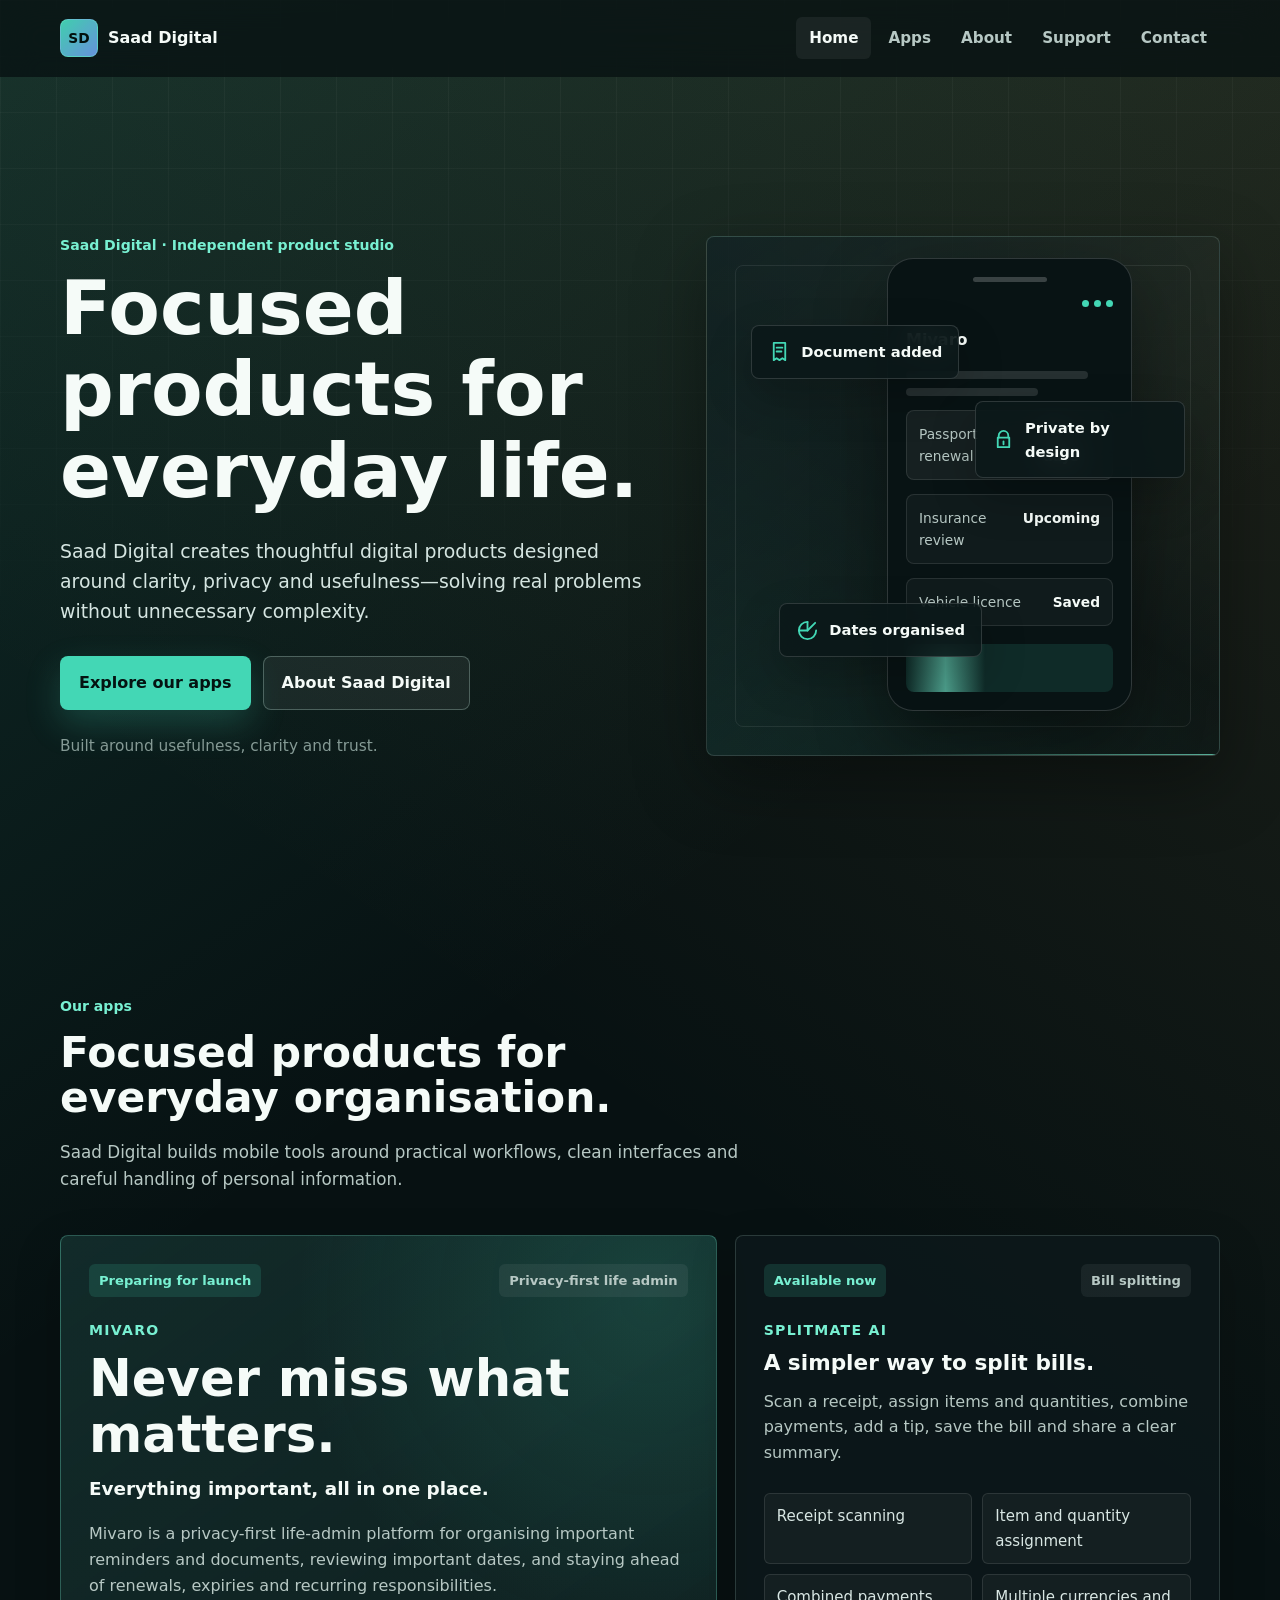
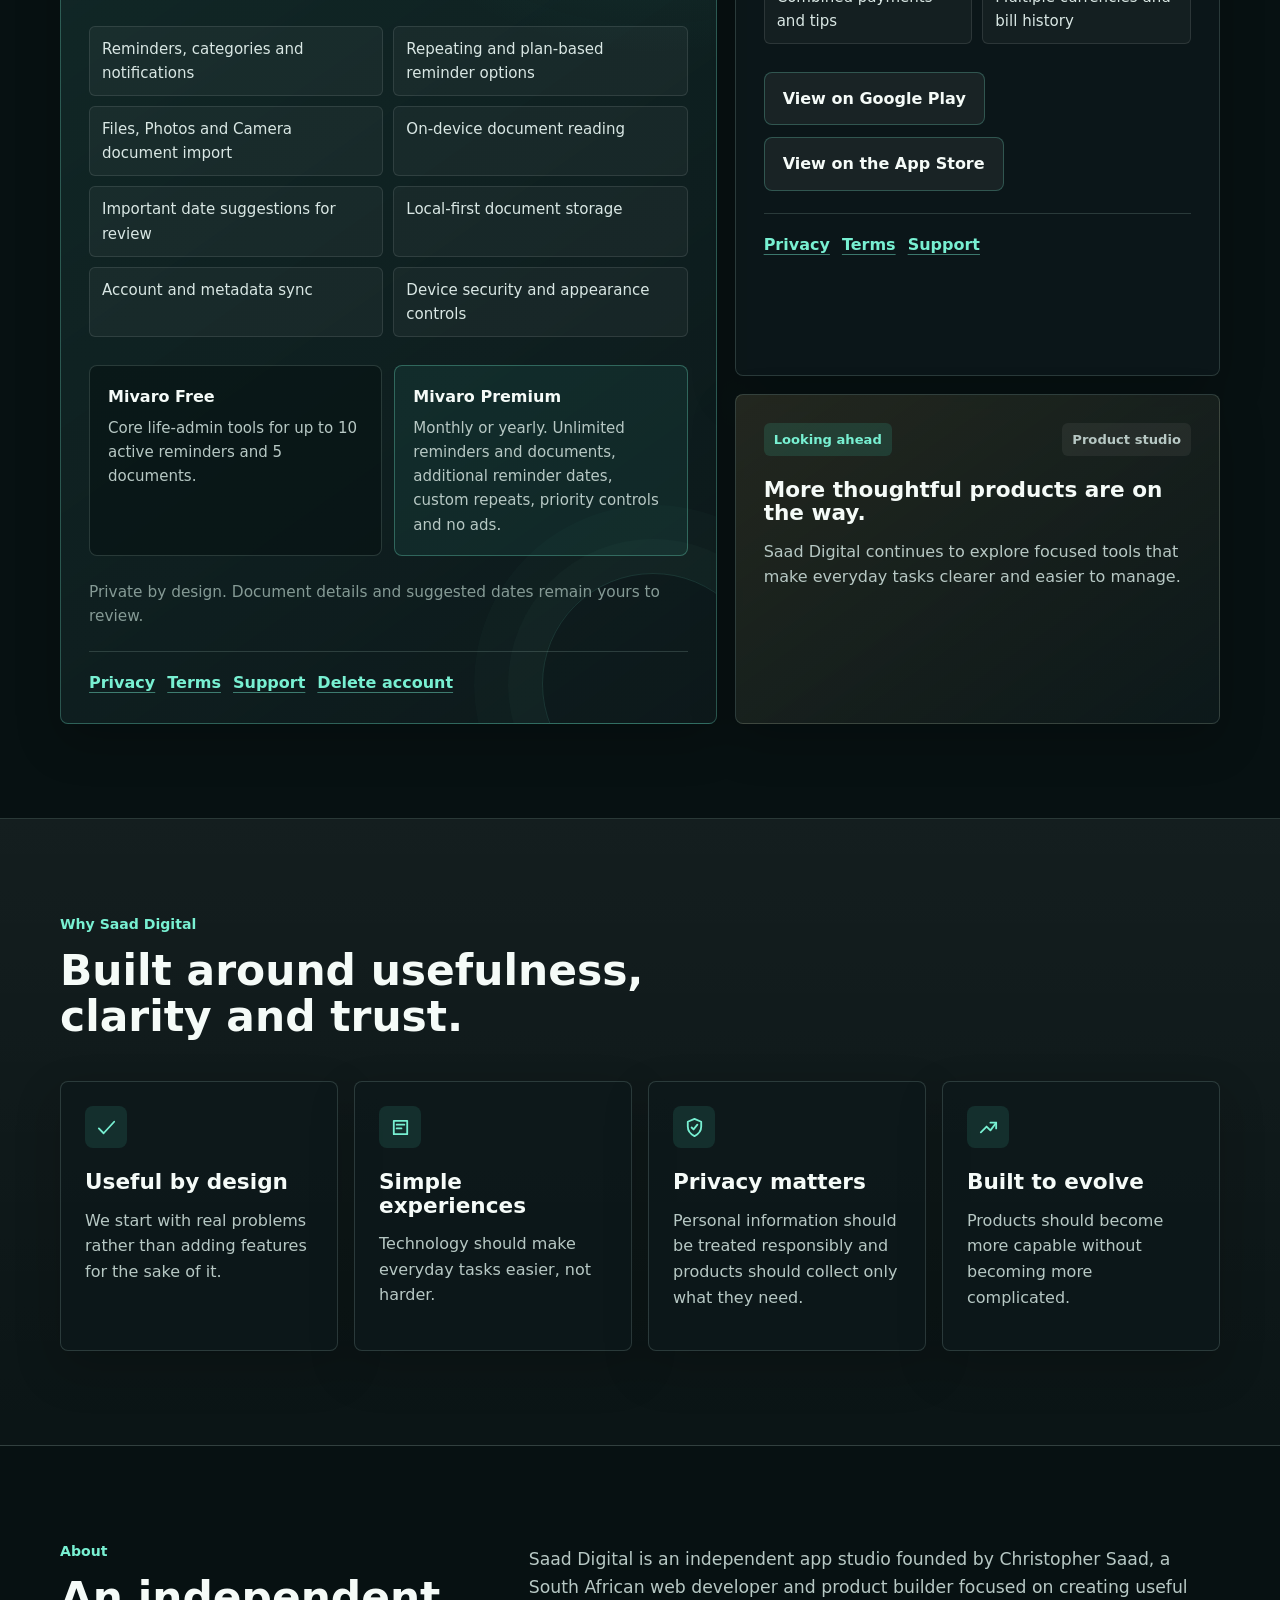
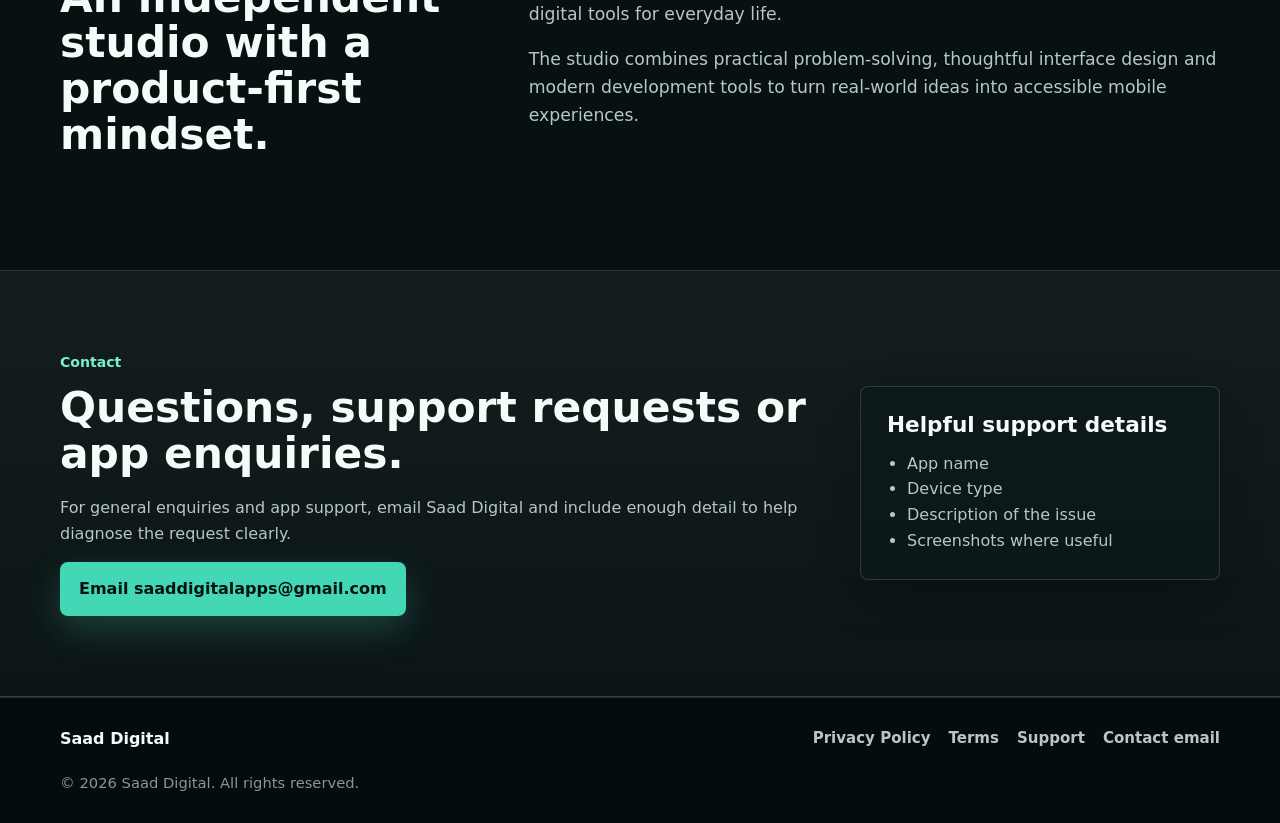
==== commit eba5c1dc: "Update Mivaro launch website and account deletion page" ====
--- a/index.html
+++ b/index.html
@@ -5,32 +5,32 @@
     <meta name="viewport" content="width=device-width, initial-scale=1" />
     <meta
       name="description"
-      content="Saad Digital creates practical mobile apps that simplify everyday tasks, organise important information and make common problems easier to manage."
+      content="Saad Digital builds focused digital products for everyday life, including the privacy-first life-admin platform Mivaro and SplitMate AI."
     />
     <meta name="theme-color" content="#071112" />
     <link rel="canonical" href="https://saaddigital.co.za/" />
 
     <meta
       property="og:title"
-      content="Saad Digital | Building smarter apps for everyday life"
+      content="Saad Digital | Focused products for everyday life"
     />
     <meta
       property="og:description"
-      content="Practical, thoughtfully designed apps that solve real everyday problems."
+      content="Thoughtful digital products designed around clarity, privacy and real everyday problems."
     />
     <meta property="og:url" content="https://saaddigital.co.za/" />
     <meta property="og:type" content="website" />
     <meta name="twitter:card" content="summary" />
     <meta
       name="twitter:title"
-      content="Saad Digital | Building smarter apps for everyday life"
+      content="Saad Digital | Focused products for everyday life"
     />
     <meta
       name="twitter:description"
-      content="Practical, thoughtfully designed apps that solve real everyday problems."
-    />
-
-    <title>Saad Digital | Building smarter apps for everyday life</title>
+      content="Thoughtful digital products designed around clarity, privacy and real everyday problems."
+    />
+
+    <title>Saad Digital | Focused products for everyday life</title>
     <link rel="icon" type="image/svg+xml" href="/favicon.svg" />
     <link rel="stylesheet" href="/styles.css" />
     <script>
@@ -75,22 +75,21 @@
     <main id="main">
       <section class="hero section-shell" id="home" aria-labelledby="hero-title">
         <div class="hero-copy">
-          <p class="eyebrow">Independent app studio</p>
-          <h1 id="hero-title">Building smarter apps for everyday life.</h1>
+          <p class="eyebrow">Saad Digital · Independent product studio</p>
+          <h1 id="hero-title">Focused products for everyday life.</h1>
           <p class="hero-intro">
-            Saad Digital creates practical mobile experiences designed to
-            simplify everyday tasks, organise important information and make
-            common problems easier to manage.
+            Saad Digital creates thoughtful digital products designed around
+            clarity, privacy and usefulness—solving real problems without
+            unnecessary complexity.
           </p>
           <div class="hero-actions" aria-label="Primary calls to action">
             <a class="button button-primary" href="#apps">Explore our apps</a>
-            <a class="button button-secondary" href="mailto:saaddigitalapps@gmail.com">
-              Contact us
+            <a class="button button-secondary" href="#about">
+              About Saad Digital
             </a>
           </div>
           <p class="microcopy">
-            Practical, thoughtfully designed apps that solve real everyday
-            problems.
+            Built around usefulness, clarity and trust.
           </p>
         </div>
 
@@ -102,20 +101,20 @@
                 <span></span>
                 <span></span>
               </div>
-              <div class="screen-title">SplitMate AI</div>
+              <div class="screen-title">Mivaro</div>
               <div class="receipt-line wide"></div>
               <div class="receipt-line"></div>
               <div class="split-row">
-                <span>Table total</span>
-                <strong>R 684.50</strong>
+                <span>Passport renewal</span>
+                <strong>18 days</strong>
               </div>
               <div class="split-row muted">
-                <span>Chris</span>
-                <strong>R 228.15</strong>
+                <span>Insurance review</span>
+                <strong>Upcoming</strong>
               </div>
               <div class="split-row muted">
-                <span>Sam</span>
-                <strong>R 241.30</strong>
+                <span>Vehicle licence</span>
+                <strong>Saved</strong>
               </div>
               <div class="scan-bar">
                 <span></span>
@@ -127,7 +126,7 @@
                 <path d="M6 3h12v18l-3-2-3 2-3-2-3 2V3Z" />
                 <path d="M9 8h6M9 12h5" />
               </svg>
-              <span>Receipt saved</span>
+              <span>Document added</span>
             </div>
 
             <div class="floating-card card-secure">
@@ -145,7 +144,7 @@
                 <path d="M12 12 20 4" />
                 <path d="M12 12V3M12 12H3" />
               </svg>
-              <span>Payer wheel</span>
+              <span>Dates organised</span>
             </div>
           </div>
         </div>
@@ -162,49 +161,66 @@
         </div>
 
         <div class="apps-grid">
-          <article class="app-card app-card-primary reveal">
+          <article class="app-card app-card-primary app-card-mivaro reveal">
+            <div class="card-topline">
+              <span class="status-badge">Preparing for launch</span>
+              <span class="app-type">Privacy-first life admin</span>
+            </div>
+            <p class="product-kicker">Mivaro</p>
+            <h3>Never miss what matters.</h3>
+            <p class="product-lead">Everything important, all in one place.</p>
+            <p>Mivaro is a privacy-first life-admin platform for organising important reminders and documents, reviewing important dates, and staying ahead of renewals, expiries and recurring responsibilities.</p>
+
+            <ul class="feature-list" aria-label="Selected Mivaro features">
+              <li>Reminders, categories and notifications</li>
+              <li>Repeating and plan-based reminder options</li>
+              <li>Files, Photos and Camera document import</li>
+              <li>On-device document reading</li>
+              <li>Important date suggestions for review</li>
+              <li>Local-first document storage</li>
+              <li>Account and metadata sync</li>
+              <li>Device security and appearance controls</li>
+            </ul>
+
+            <div class="plan-grid" aria-label="Mivaro plans">
+              <div class="plan-card">
+                <p class="plan-name">Mivaro Free</p>
+                <p>Core life-admin tools for up to 10 active reminders and 5 documents.</p>
+              </div>
+              <div class="plan-card plan-card-premium">
+                <p class="plan-name">Mivaro Premium</p>
+                <p>Monthly or yearly. Unlimited reminders and documents, additional reminder dates, custom repeats, priority controls and no ads.</p>
+              </div>
+            </div>
+            <p class="microcopy">Private by design. Document details and suggested dates remain yours to review.</p>
+            <nav class="app-links" aria-label="Mivaro information">
+              <a href="/mivaro-privacy.html">Privacy</a>
+              <a href="/mivaro-terms.html">Terms</a>
+              <a href="/support.html#mivaro">Support</a>
+              <a href="/mivaro/delete-account">Delete account</a>
+            </nav>
+          </article>
+
+          <article class="app-card reveal">
             <div class="card-topline">
               <span class="status-badge">Available now</span>
               <span class="app-type">Bill splitting</span>
             </div>
-            <h3>SplitMate AI</h3>
-            <p>
-              SplitMate AI is a bill-splitting app designed to make shared
-              expenses simple. Users can add people and items, assign
-              quantities, calculate individual totals, combine payments, add
-              tips, save bills and share clear summaries.
-            </p>
+            <p class="product-kicker">SplitMate AI</p>
+            <h3>A simpler way to split bills.</h3>
+            <p>Scan a receipt, assign items and quantities, combine payments, add a tip, save the bill and share a clear summary.</p>
 
             <ul class="feature-list" aria-label="Selected SplitMate AI features">
-              <li>Intelligent receipt scanning</li>
+              <li>Receipt scanning</li>
               <li>Item and quantity assignment</li>
-              <li>Combined payments</li>
-              <li>Tip calculations</li>
-              <li>Multiple currencies</li>
-              <li>Saved bill history</li>
-              <li>Shareable summaries</li>
-              <li>Spin-the-wheel payer selection</li>
+              <li>Combined payments and tips</li>
+              <li>Multiple currencies and bill history</li>
             </ul>
 
-          <div class="store-actions" aria-label="SplitMate AI store links">
-            <a
-            class="store-button"
-            href="https://play.google.com/store/apps/details?id=com.saaddigital.splitmateai"
-            target="_blank"
-            rel="noopener noreferrer"
-          >
-            View on Google Play
-          </a>
-
-          <a
-            class="store-button"
-            href="https://apps.apple.com/us/app/splitmate-ai/id6781557810"
-            target="_blank"
-            rel="noopener noreferrer"
-          >
-            View on the App Store
-          </a>
-          </div>
+            <div class="store-actions" aria-label="SplitMate AI store links">
+              <a class="store-button" href="https://play.google.com/store/apps/details?id=com.saaddigital.splitmateai" target="_blank" rel="noopener noreferrer">View on Google Play</a>
+              <a class="store-button" href="https://apps.apple.com/us/app/splitmate-ai/id6781557810" target="_blank" rel="noopener noreferrer">View on the App Store</a>
+            </div>
             <nav class="app-links" aria-label="SplitMate AI information">
               <a href="/splitmate-privacy.html">Privacy</a>
               <a href="/splitmate-terms.html">Terms</a>
@@ -212,44 +228,13 @@
             </nav>
           </article>
 
-          <article class="app-card reveal">
-            <div class="card-topline">
-              <span class="status-badge">Coming soon</span>
-              <span class="app-type">Life admin</span>
-            </div>
-            <h3>Mivaro</h3>
-            <p>
-              Mivaro is being designed to help people securely organise
-              important documents, deadlines, reminders and household
-              responsibilities in one place.
-            </p>
-
-            <ul class="feature-list" aria-label="Mivaro long-term vision">
-              <li>Secure life administration</li>
-              <li>Important document organisation</li>
-              <li>Smart reminders</li>
-              <li>Household support</li>
-              <li>Privacy-first design</li>
-              <li>Future intelligent document understanding</li>
-            </ul>
-            <nav class="app-links" aria-label="Mivaro information">
-              <a href="/mivaro-privacy.html">Privacy</a>
-              <a href="/mivaro-terms.html">Terms</a>
-              <a href="/support.html#mivaro">Support</a>
-            </nav>
-          </article>
-
           <article class="app-card app-card-compact reveal">
             <div class="card-topline">
-              <span class="status-badge">Exploring</span>
-              <span class="app-type">Future tools</span>
-            </div>
-            <h3>Future apps</h3>
-            <p>
-              Saad Digital is continuing to explore practical apps and
-              interactive mobile experiences that can make common routines
-              clearer, faster and easier to manage.
-            </p>
+              <span class="status-badge">Looking ahead</span>
+              <span class="app-type">Product studio</span>
+            </div>
+            <h3>More thoughtful products are on the way.</h3>
+            <p>Saad Digital continues to explore focused tools that make everyday tasks clearer and easier to manage.</p>
           </article>
         </div>
       </section>
@@ -269,7 +254,7 @@
                 </svg>
               </div>
               <h3>Useful by design</h3>
-              <p>Apps begin with real everyday problems.</p>
+              <p>We start with real problems rather than adding features for the sake of it.</p>
             </article>
 
             <article class="value-card reveal">
@@ -280,7 +265,7 @@
                 </svg>
               </div>
               <h3>Simple experiences</h3>
-              <p>Powerful features should still feel easy to use.</p>
+              <p>Technology should make everyday tasks easier, not harder.</p>
             </article>
 
             <article class="value-card reveal">
@@ -290,11 +275,8 @@
                   <path d="m9 12 2 2 4-5" />
                 </svg>
               </div>
-              <h3>Privacy considered</h3>
-              <p>
-                Personal information should be handled thoughtfully and
-                transparently.
-              </p>
+              <h3>Privacy matters</h3>
+              <p>Personal information should be treated responsibly and products should collect only what they need.</p>
             </article>
 
             <article class="value-card reveal">
@@ -304,8 +286,8 @@
                   <path d="M14 7h6v6" />
                 </svg>
               </div>
-              <h3>Built to improve</h3>
-              <p>Products evolve through real testing and user feedback.</p>
+              <h3>Built to evolve</h3>
+              <p>Products should become more capable without becoming more complicated.</p>
             </article>
           </div>
         </div>
--- a/styles.css
+++ b/styles.css
@@ -567,6 +567,89 @@
     rgba(13, 25, 27, 0.9);
 }
 
+.app-card-mivaro {
+  position: relative;
+  overflow: hidden;
+  border-color: rgba(120, 240, 210, 0.28);
+  background:
+    radial-gradient(circle at 90% 6%, rgba(67, 215, 181, 0.16), transparent 30%),
+    linear-gradient(145deg, rgba(67, 215, 181, 0.1), rgba(13, 25, 27, 0.88)),
+    rgba(13, 25, 27, 0.94);
+}
+
+.app-card-mivaro::after {
+  position: absolute;
+  right: -48px;
+  bottom: -72px;
+  width: 220px;
+  height: 220px;
+  border: 1px solid rgba(120, 240, 210, 0.12);
+  border-radius: 50%;
+  box-shadow:
+    0 0 0 34px rgba(120, 240, 210, 0.025),
+    0 0 0 68px rgba(120, 240, 210, 0.018);
+  content: "";
+  pointer-events: none;
+}
+
+.app-card-mivaro > * {
+  position: relative;
+  z-index: 1;
+}
+
+.product-kicker {
+  margin: 0 0 10px;
+  color: var(--accent-strong);
+  font-size: 0.88rem;
+  font-weight: 850;
+  letter-spacing: 0.09em;
+  text-transform: uppercase;
+}
+
+.app-card-mivaro h3 {
+  max-width: 620px;
+  margin-bottom: 12px;
+  font-size: clamp(2.2rem, 4vw, 3.75rem);
+}
+
+.product-lead {
+  margin-bottom: 18px;
+  color: var(--text);
+  font-size: 1.15rem;
+  font-weight: 720;
+}
+
+.plan-grid {
+  display: grid;
+  grid-template-columns: repeat(2, minmax(0, 1fr));
+  gap: 12px;
+  margin-top: 26px;
+}
+
+.plan-card {
+  padding: 18px;
+  border: 1px solid var(--border);
+  border-radius: var(--radius);
+  background: rgba(3, 14, 14, 0.42);
+}
+
+.plan-card-premium {
+  border-color: rgba(120, 240, 210, 0.3);
+  background: rgba(67, 215, 181, 0.075);
+}
+
+.plan-card p {
+  margin-bottom: 0;
+  font-size: 0.94rem;
+}
+
+.plan-card .plan-name {
+  margin-bottom: 7px;
+  color: var(--text);
+  font-size: 1rem;
+  font-weight: 850;
+}
+
 .app-card-compact {
   background:
     linear-gradient(145deg, rgba(240, 184, 91, 0.1), rgba(13, 25, 27, 0.72)),
@@ -854,6 +937,47 @@
   margin: 0;
   padding-left: 20px;
   color: var(--text-muted);
+}
+
+.content-layout ol {
+  margin: 0;
+  padding-left: 22px;
+  color: var(--text-muted);
+}
+
+.content-layout ol li + li {
+  margin-top: 8px;
+}
+
+.account-action-card {
+  border-color: rgba(120, 240, 210, 0.28);
+  background:
+    linear-gradient(145deg, rgba(67, 215, 181, 0.09), rgba(13, 25, 27, 0.84)),
+    rgba(13, 25, 27, 0.9);
+}
+
+.account-action-card .eyebrow {
+  margin-bottom: 8px;
+}
+
+.account-steps {
+  margin-bottom: 18px !important;
+}
+
+.action-note {
+  margin-top: 16px;
+  overflow-wrap: anywhere;
+  font-size: 0.94rem;
+}
+
+.legal-card .button {
+  margin-top: 8px;
+  color: var(--accent-ink);
+  text-decoration: none;
+}
+
+.legal-card .button:hover {
+  color: var(--accent-ink);
 }
 
 .content-layout li + li {
@@ -1062,7 +1186,8 @@
 
   .apps-grid,
   .value-grid,
-  .feature-list {
+  .feature-list,
+  .plan-grid {
     grid-template-columns: 1fr;
   }
 
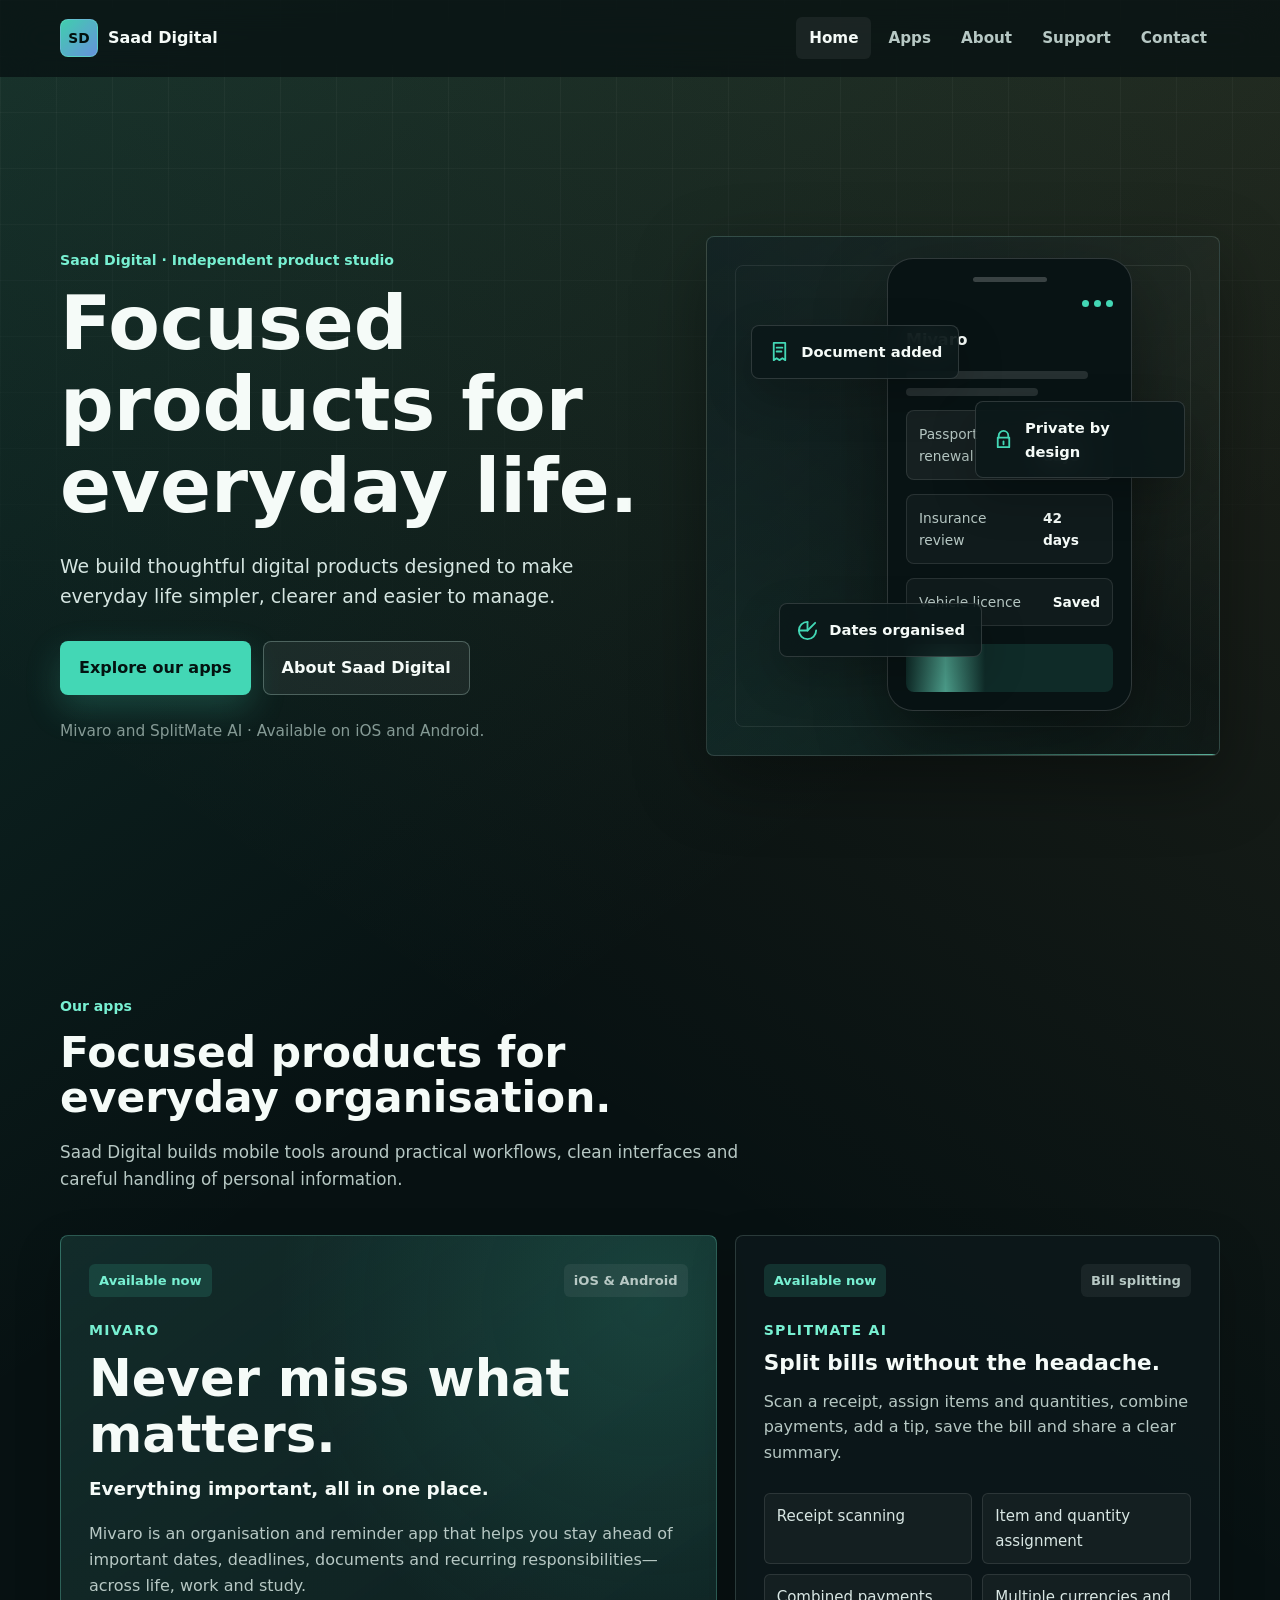
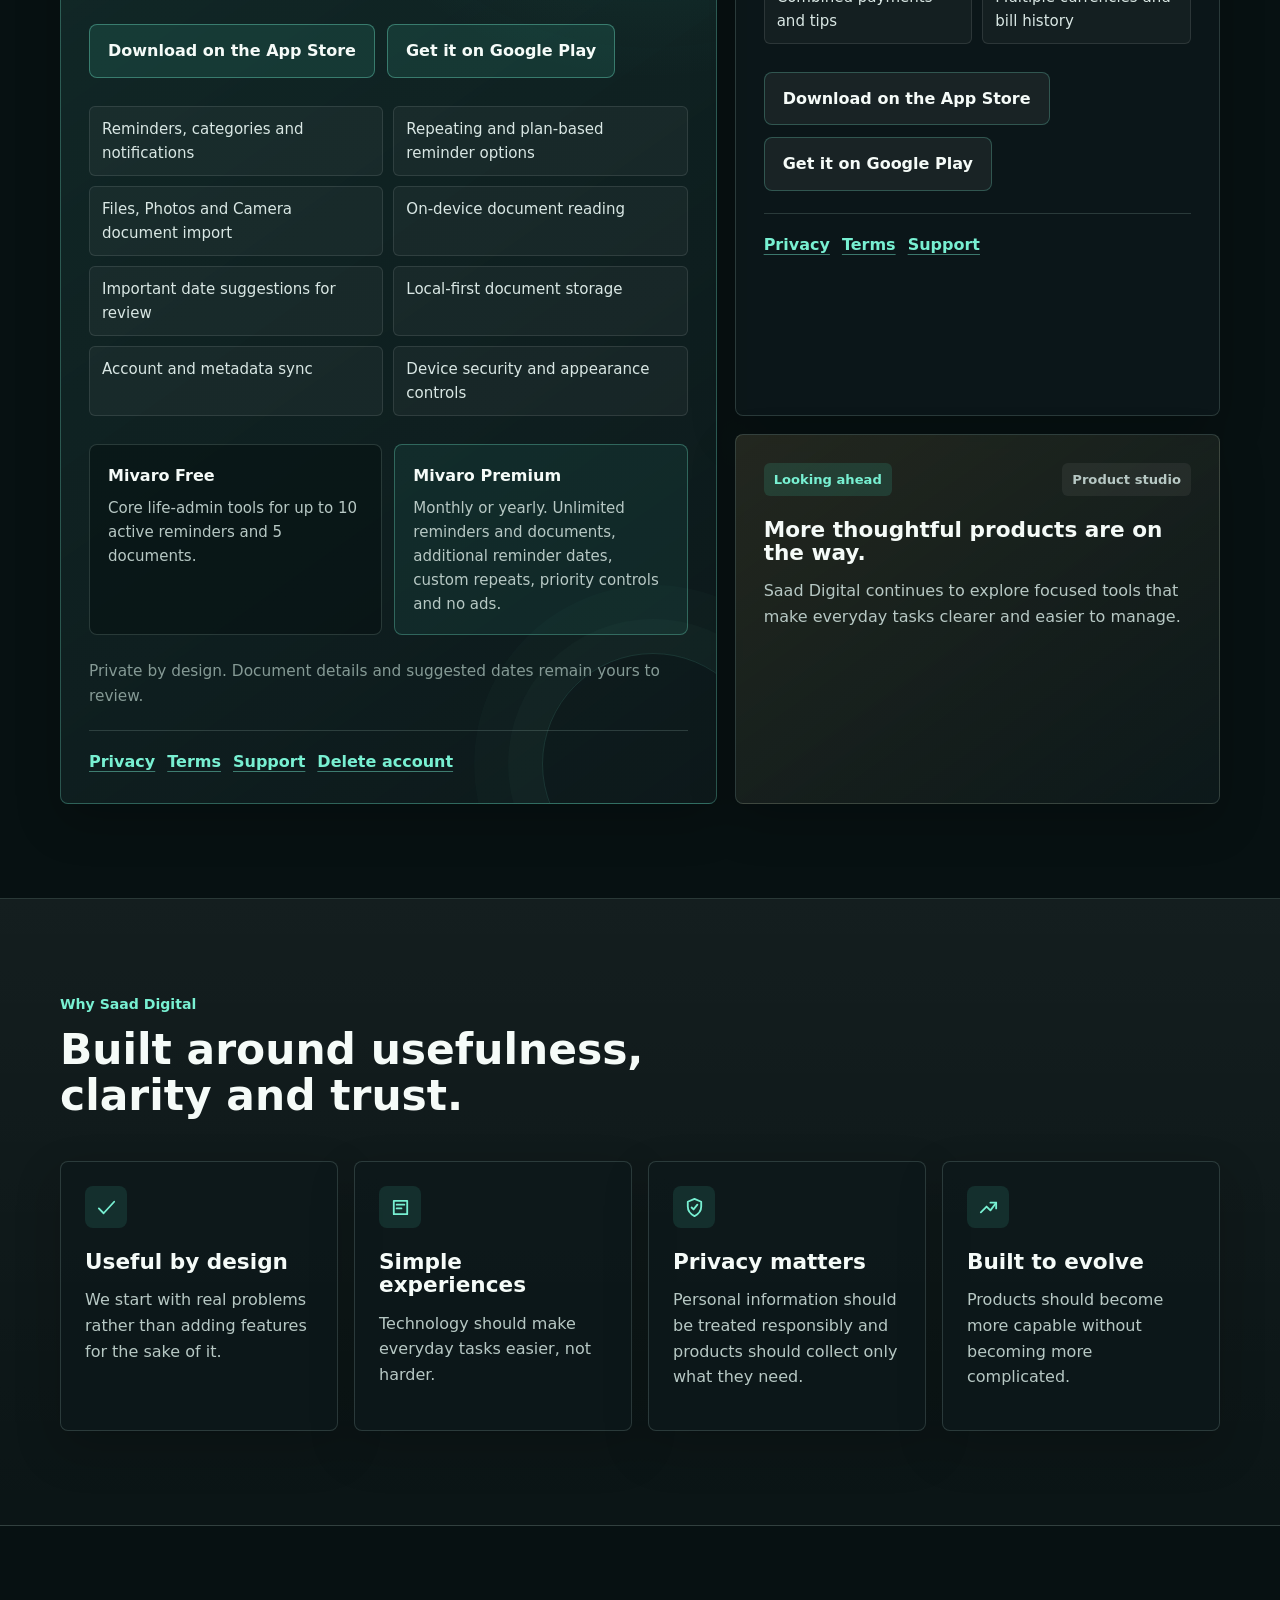
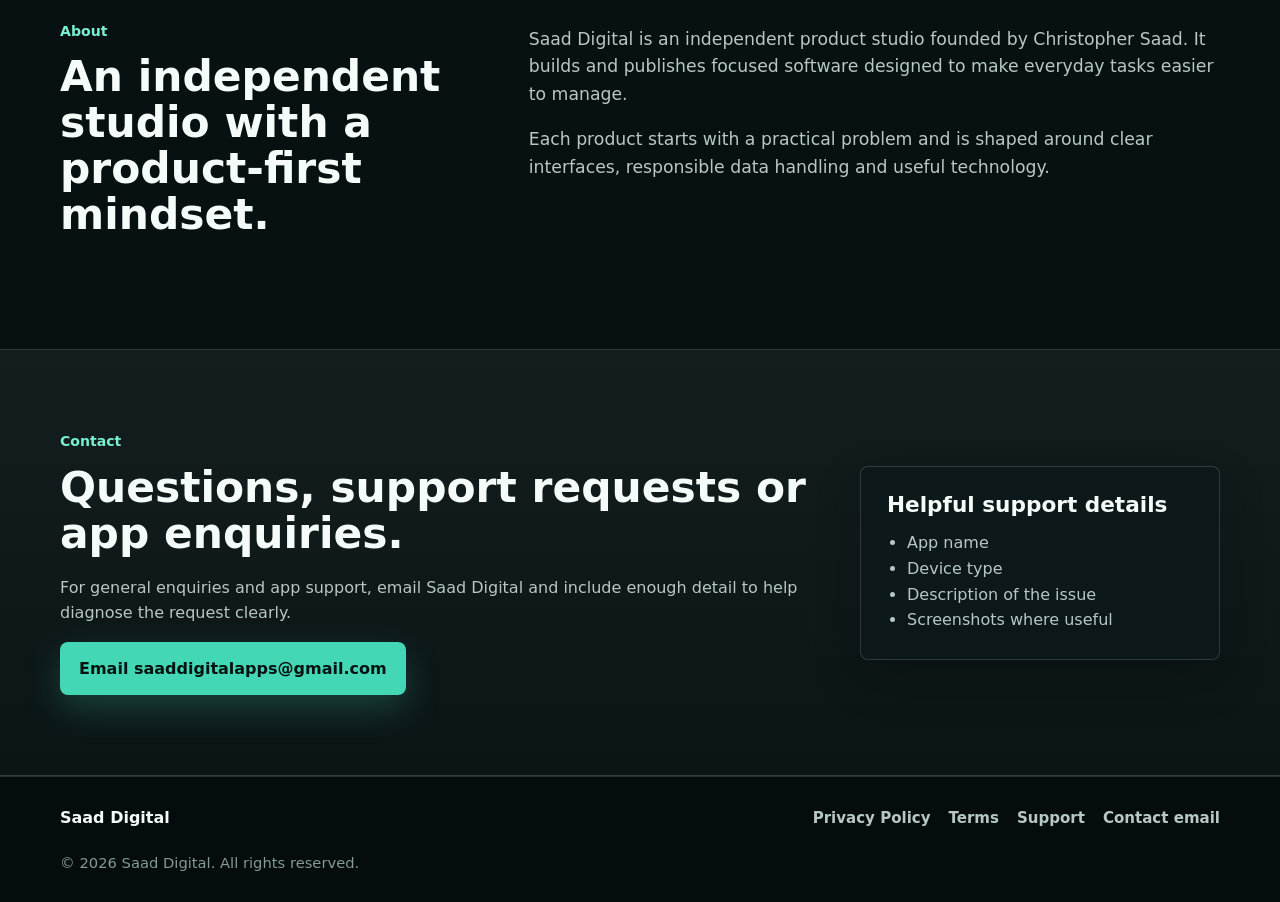
==== commit 88a05b61: "Update Saad Digital for Mivaro launch" ====
--- a/index.html
+++ b/index.html
@@ -5,32 +5,32 @@
     <meta name="viewport" content="width=device-width, initial-scale=1" />
     <meta
       name="description"
-      content="Saad Digital builds focused digital products for everyday life, including the privacy-first life-admin platform Mivaro and SplitMate AI."
+      content="Saad Digital builds focused digital products, including Mivaro and SplitMate AI, available on iOS and Android."
     />
     <meta name="theme-color" content="#071112" />
     <link rel="canonical" href="https://saaddigital.co.za/" />
 
     <meta
       property="og:title"
-      content="Saad Digital | Focused products for everyday life"
+      content="Saad Digital | Mivaro and SplitMate AI"
     />
     <meta
       property="og:description"
-      content="Thoughtful digital products designed around clarity, privacy and real everyday problems."
+      content="Focused digital products for everyday life, available on iOS and Android."
     />
     <meta property="og:url" content="https://saaddigital.co.za/" />
     <meta property="og:type" content="website" />
     <meta name="twitter:card" content="summary" />
     <meta
       name="twitter:title"
-      content="Saad Digital | Focused products for everyday life"
+      content="Saad Digital | Mivaro and SplitMate AI"
     />
     <meta
       name="twitter:description"
-      content="Thoughtful digital products designed around clarity, privacy and real everyday problems."
-    />
-
-    <title>Saad Digital | Focused products for everyday life</title>
+      content="Focused digital products for everyday life, available on iOS and Android."
+    />
+
+    <title>Saad Digital | Mivaro and SplitMate AI</title>
     <link rel="icon" type="image/svg+xml" href="/favicon.svg" />
     <link rel="stylesheet" href="/styles.css" />
     <script>
@@ -78,9 +78,8 @@
           <p class="eyebrow">Saad Digital · Independent product studio</p>
           <h1 id="hero-title">Focused products for everyday life.</h1>
           <p class="hero-intro">
-            Saad Digital creates thoughtful digital products designed around
-            clarity, privacy and usefulness—solving real problems without
-            unnecessary complexity.
+            We build thoughtful digital products designed to make everyday
+            life simpler, clearer and easier to manage.
           </p>
           <div class="hero-actions" aria-label="Primary calls to action">
             <a class="button button-primary" href="#apps">Explore our apps</a>
@@ -89,7 +88,7 @@
             </a>
           </div>
           <p class="microcopy">
-            Built around usefulness, clarity and trust.
+            Mivaro and SplitMate AI · Available on iOS and Android.
           </p>
         </div>
 
@@ -110,7 +109,7 @@
               </div>
               <div class="split-row muted">
                 <span>Insurance review</span>
-                <strong>Upcoming</strong>
+                <strong>42 days</strong>
               </div>
               <div class="split-row muted">
                 <span>Vehicle licence</span>
@@ -163,13 +162,18 @@
         <div class="apps-grid">
           <article class="app-card app-card-primary app-card-mivaro reveal">
             <div class="card-topline">
-              <span class="status-badge">Preparing for launch</span>
-              <span class="app-type">Privacy-first life admin</span>
+              <span class="status-badge">Available now</span>
+              <span class="app-type">iOS &amp; Android</span>
             </div>
             <p class="product-kicker">Mivaro</p>
             <h3>Never miss what matters.</h3>
             <p class="product-lead">Everything important, all in one place.</p>
-            <p>Mivaro is a privacy-first life-admin platform for organising important reminders and documents, reviewing important dates, and staying ahead of renewals, expiries and recurring responsibilities.</p>
+            <p>Mivaro is an organisation and reminder app that helps you stay ahead of important dates, deadlines, documents and recurring responsibilities—across life, work and study.</p>
+
+            <div class="store-actions store-actions-featured" aria-label="Download Mivaro">
+              <a class="store-button" href="https://apps.apple.com/us/app/mivaro/id6802352751" target="_blank" rel="noopener noreferrer" aria-label="Download Mivaro on the Apple App Store">Download on the App Store</a>
+              <a class="store-button" href="https://play.google.com/store/apps/details?id=com.saaddigital.mivaro" target="_blank" rel="noopener noreferrer" aria-label="Get Mivaro on Google Play">Get it on Google Play</a>
+            </div>
 
             <ul class="feature-list" aria-label="Selected Mivaro features">
               <li>Reminders, categories and notifications</li>
@@ -207,7 +211,7 @@
               <span class="app-type">Bill splitting</span>
             </div>
             <p class="product-kicker">SplitMate AI</p>
-            <h3>A simpler way to split bills.</h3>
+            <h3>Split bills without the headache.</h3>
             <p>Scan a receipt, assign items and quantities, combine payments, add a tip, save the bill and share a clear summary.</p>
 
             <ul class="feature-list" aria-label="Selected SplitMate AI features">
@@ -218,8 +222,8 @@
             </ul>
 
             <div class="store-actions" aria-label="SplitMate AI store links">
-              <a class="store-button" href="https://play.google.com/store/apps/details?id=com.saaddigital.splitmateai" target="_blank" rel="noopener noreferrer">View on Google Play</a>
-              <a class="store-button" href="https://apps.apple.com/us/app/splitmate-ai/id6781557810" target="_blank" rel="noopener noreferrer">View on the App Store</a>
+              <a class="store-button" href="https://apps.apple.com/us/app/splitmate-ai/id6781557810" target="_blank" rel="noopener noreferrer" aria-label="Download SplitMate AI on the Apple App Store">Download on the App Store</a>
+              <a class="store-button" href="https://play.google.com/store/apps/details?id=com.saaddigital.splitmateai" target="_blank" rel="noopener noreferrer" aria-label="Get SplitMate AI on Google Play">Get it on Google Play</a>
             </div>
             <nav class="app-links" aria-label="SplitMate AI information">
               <a href="/splitmate-privacy.html">Privacy</a>
@@ -300,14 +304,13 @@
         </div>
         <div class="about-copy reveal">
           <p>
-            Saad Digital is an independent app studio founded by Christopher
-            Saad, a South African web developer and product builder focused on
-            creating useful digital tools for everyday life.
+            Saad Digital is an independent product studio founded by Christopher
+            Saad. It builds and publishes focused software designed to make
+            everyday tasks easier to manage.
           </p>
           <p>
-            The studio combines practical problem-solving, thoughtful interface
-            design and modern development tools to turn real-world ideas into
-            accessible mobile experiences.
+            Each product starts with a practical problem and is shaped around
+            clear interfaces, responsible data handling and useful technology.
           </p>
         </div>
       </section>
--- a/styles.css
+++ b/styles.css
@@ -619,6 +619,22 @@
   font-weight: 720;
 }
 
+.store-actions-featured {
+  margin: 26px 0 4px;
+}
+
+.app-card-mivaro .store-button {
+  border-color: rgba(120, 240, 210, 0.36);
+  background: rgba(67, 215, 181, 0.12);
+  color: var(--text);
+}
+
+.app-card-mivaro .store-button:hover,
+.app-card-mivaro .store-button:focus-visible {
+  border-color: rgba(120, 240, 210, 0.62);
+  background: rgba(67, 215, 181, 0.2);
+}
+
 .plan-grid {
   display: grid;
   grid-template-columns: repeat(2, minmax(0, 1fr));
@@ -995,6 +1011,89 @@
   flex-wrap: wrap;
   gap: 12px;
   margin-top: 28px;
+}
+
+.share-page main {
+  display: grid;
+  width: 100%;
+  grid-template-columns: minmax(0, 1fr);
+  min-height: calc(100vh - var(--header-height));
+  align-items: center;
+  justify-items: center;
+}
+
+.share-shell {
+  width: min(720px, calc(100% - 40px));
+  margin-inline: auto;
+  padding: 72px 0;
+}
+
+.share-card {
+  position: relative;
+  width: 100%;
+  overflow: hidden;
+  padding: clamp(28px, 6vw, 52px);
+  border: 1px solid rgba(120, 240, 210, 0.28);
+  border-radius: var(--radius);
+  background:
+    radial-gradient(circle at 92% 6%, rgba(67, 215, 181, 0.18), transparent 34%),
+    linear-gradient(145deg, rgba(67, 215, 181, 0.09), rgba(13, 25, 27, 0.9)),
+    var(--bg-elevated);
+  box-shadow: var(--shadow);
+}
+
+.mivaro-mark {
+  display: grid;
+  width: 58px;
+  height: 58px;
+  margin-bottom: 28px;
+  place-items: center;
+  border: 1px solid rgba(120, 240, 210, 0.38);
+  border-radius: 15px;
+  background: linear-gradient(135deg, var(--accent), var(--blue));
+  color: var(--accent-ink);
+  font-size: 1.35rem;
+  font-weight: 900;
+}
+
+.share-card h1 {
+  max-width: 580px;
+  margin-bottom: 14px;
+  font-size: clamp(2.25rem, 7vw, 4.25rem);
+}
+
+.share-intro {
+  max-width: 560px;
+  margin-bottom: 0;
+  color: var(--text-muted);
+  font-size: 1.08rem;
+}
+
+.share-actions {
+  display: flex;
+  flex-wrap: wrap;
+  gap: 12px;
+  margin-top: 30px;
+}
+
+.share-status {
+  max-width: 560px;
+  margin: 22px 0 0;
+  padding-top: 18px;
+  border-top: 1px solid var(--border);
+  color: var(--text-muted);
+  font-size: 0.96rem;
+}
+
+.share-note {
+  max-width: 560px;
+  margin: 18px 0 0;
+  color: var(--text-subtle);
+  font-size: 0.9rem;
+}
+
+[hidden] {
+  display: none !important;
 }
 
 .reveal {
@@ -1220,6 +1319,7 @@
 
   .hero-actions,
   .store-actions,
+  .share-actions,
   .support-selector,
   .not-found-actions {
     flex-direction: column;
@@ -1236,6 +1336,15 @@
   .legal-card,
   .support-card {
     padding: 22px;
+  }
+
+  .share-shell {
+    width: min(720px, calc(100% - 28px));
+    padding: 48px 0;
+  }
+
+  .share-card {
+    padding: 28px 22px;
   }
 
   .hero-visual,
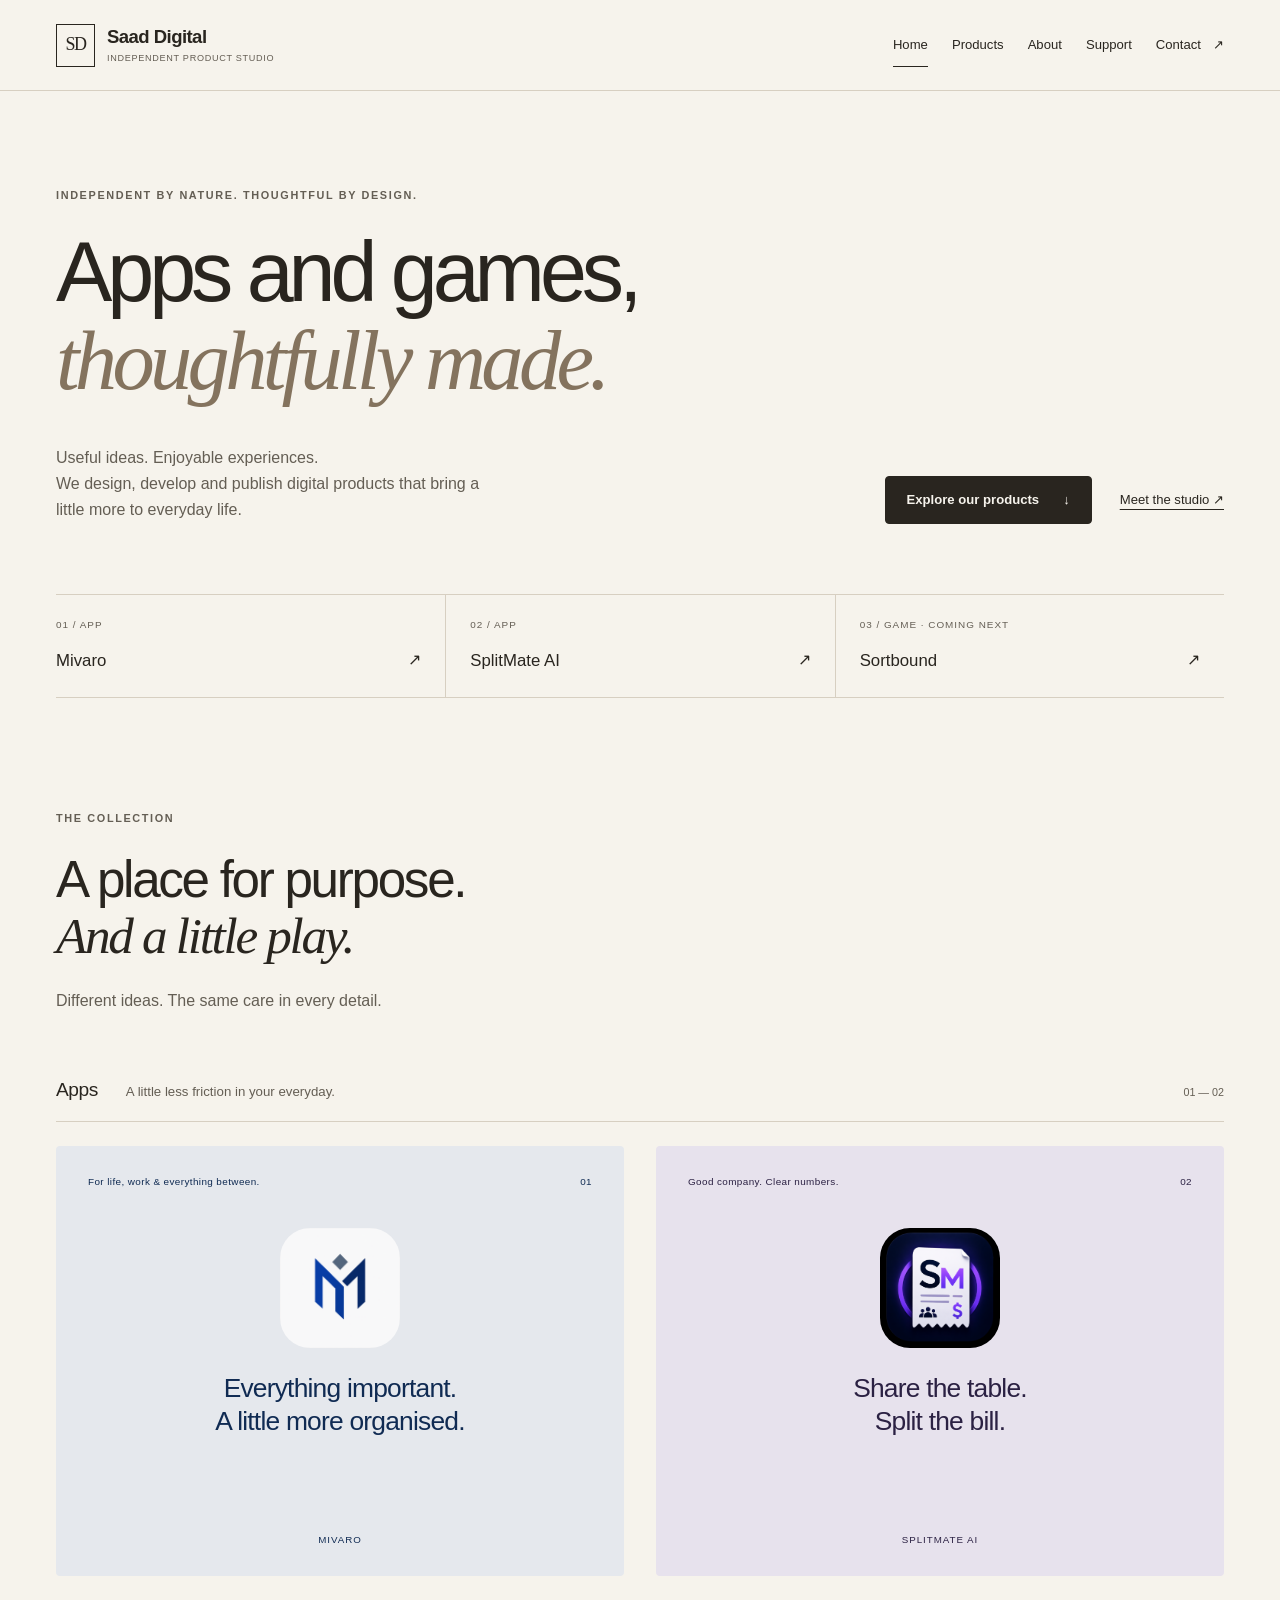
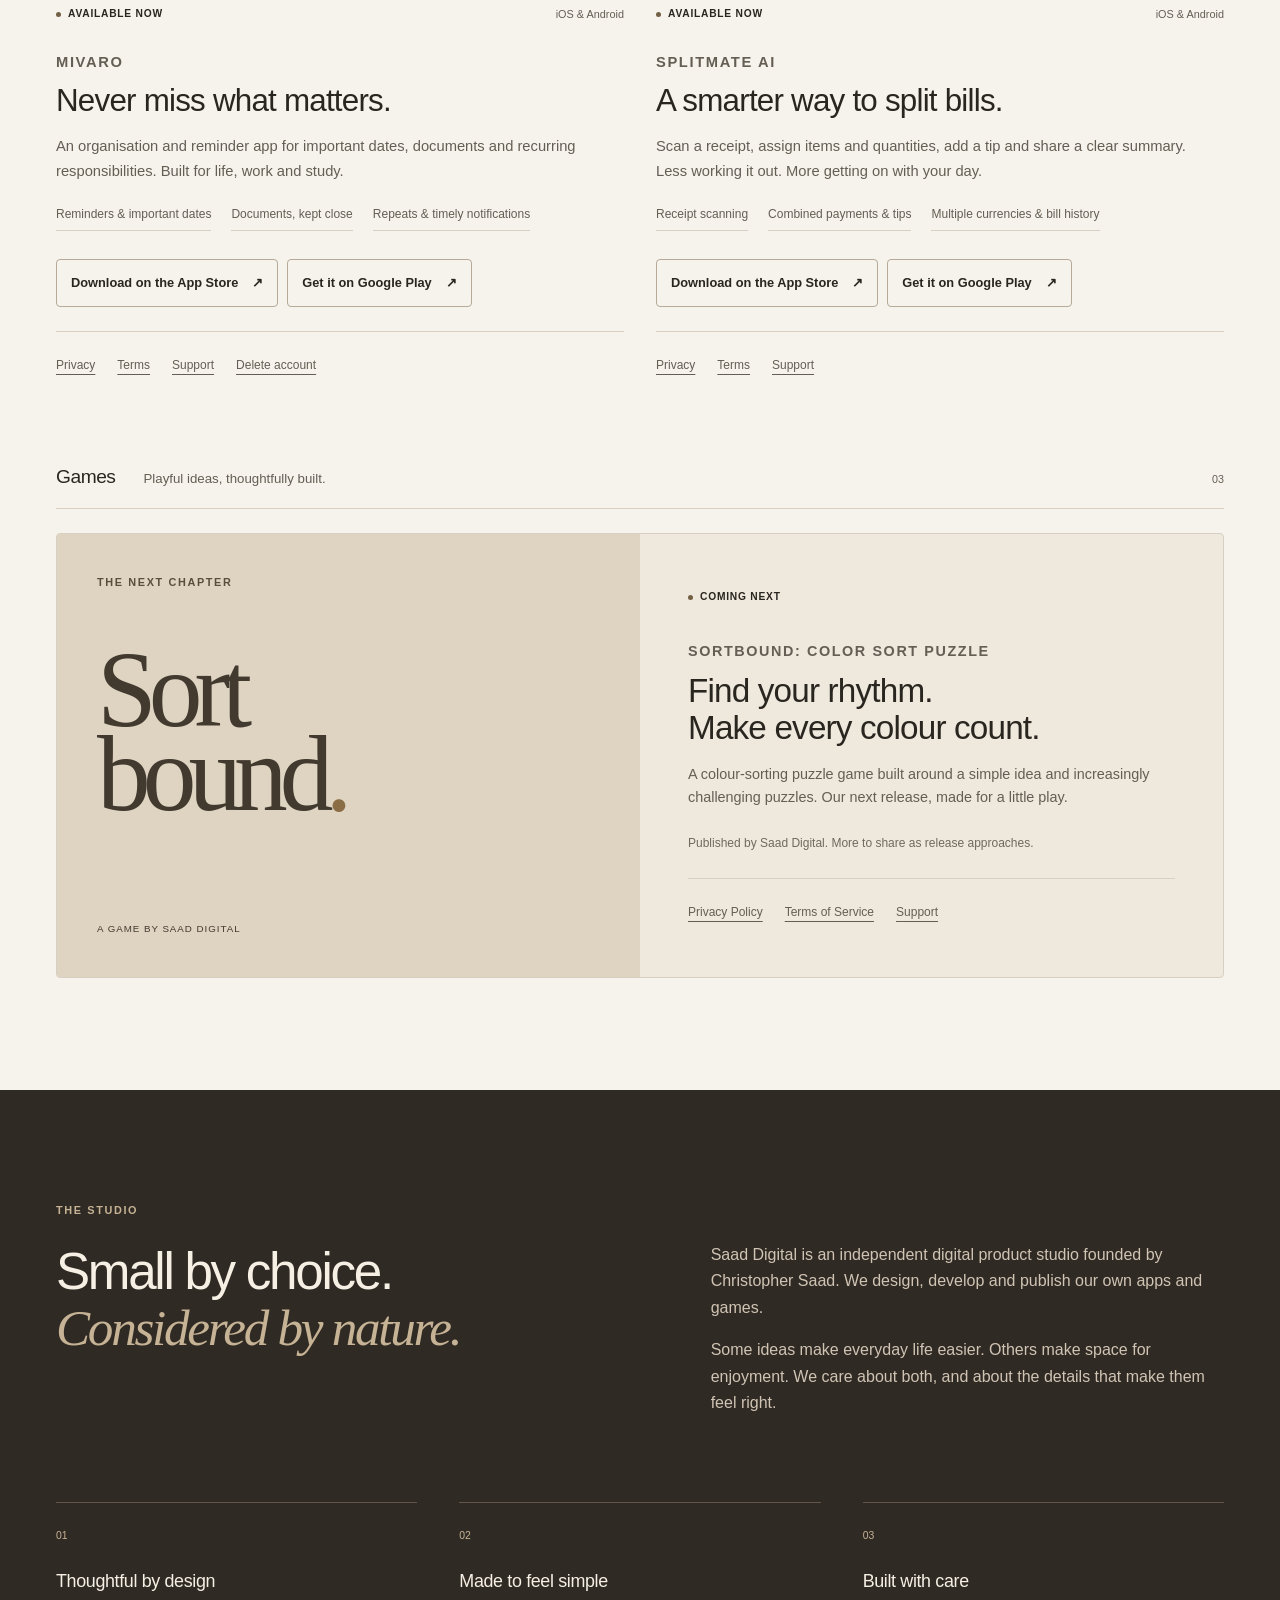
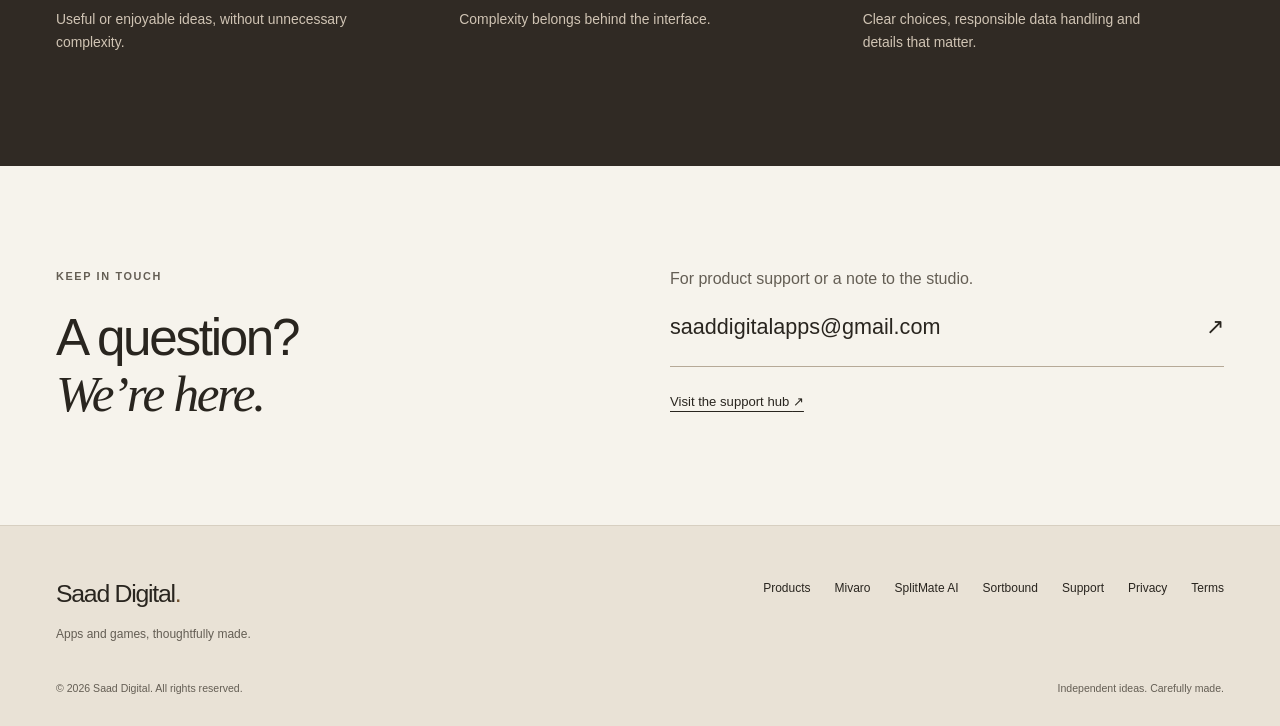
==== commit 6f0c756f: "Redesign Saad Digital with premium beige theme and add Sortbound pages" ====
--- a/index.html
+++ b/index.html
@@ -3,359 +3,58 @@
   <head>
     <meta charset="utf-8" />
     <meta name="viewport" content="width=device-width, initial-scale=1" />
-    <meta
-      name="description"
-      content="Saad Digital builds focused digital products, including Mivaro and SplitMate AI, available on iOS and Android."
-    />
-    <meta name="theme-color" content="#071112" />
+    <meta name="description" content="Saad Digital is an independent digital product studio creating thoughtful apps and games. Discover Mivaro, SplitMate AI and our next release, Sortbound." />
+    <meta name="theme-color" content="#f6f3ec" />
     <link rel="canonical" href="https://saaddigital.co.za/" />
-
-    <meta
-      property="og:title"
-      content="Saad Digital | Mivaro and SplitMate AI"
-    />
-    <meta
-      property="og:description"
-      content="Focused digital products for everyday life, available on iOS and Android."
-    />
+    <meta property="og:title" content="Saad Digital | Apps and games, thoughtfully made" />
+    <meta property="og:description" content="An independent studio making room for useful ideas and a little play. Discover Mivaro, SplitMate AI and the upcoming Sortbound." />
     <meta property="og:url" content="https://saaddigital.co.za/" />
     <meta property="og:type" content="website" />
     <meta name="twitter:card" content="summary" />
-    <meta
-      name="twitter:title"
-      content="Saad Digital | Mivaro and SplitMate AI"
-    />
-    <meta
-      name="twitter:description"
-      content="Focused digital products for everyday life, available on iOS and Android."
-    />
-
-    <title>Saad Digital | Mivaro and SplitMate AI</title>
+    <meta name="twitter:title" content="Saad Digital | Apps and games, thoughtfully made" />
+    <meta name="twitter:description" content="Thoughtful apps and games from an independent product studio. Mivaro and SplitMate AI are available now. Sortbound is coming next." />
+    <title>Saad Digital | Apps and games, thoughtfully made</title>
     <link rel="icon" type="image/svg+xml" href="/favicon.svg" />
     <link rel="stylesheet" href="/styles.css" />
-    <script>
-      document.documentElement.classList.add("js-enabled");
-    </script>
     <script src="/script.js" defer></script>
   </head>
-
-  <body>
+  <body class="studio-home">
     <a class="skip-link" href="#main">Skip to content</a>
-
     <header class="site-header" data-site-header>
       <nav class="nav" aria-label="Primary navigation">
-        <a class="brand" href="/" aria-label="Saad Digital home">
-          <span class="brand-mark" aria-hidden="true">SD</span>
-          <span class="brand-name">Saad Digital</span>
-        </a>
-
-        <button
-          class="nav-toggle"
-          type="button"
-          aria-expanded="false"
-          aria-controls="primary-navigation"
-          aria-label="Open navigation menu"
-          data-nav-toggle
-        >
-          <span aria-hidden="true"></span>
-          <span aria-hidden="true"></span>
-          <span aria-hidden="true"></span>
-        </button>
-
-        <div class="nav-menu" id="primary-navigation" data-nav-menu>
-          <a href="/" aria-current="page">Home</a>
-          <a href="/#apps">Apps</a>
-          <a href="/#about">About</a>
-          <a href="/support.html">Support</a>
-          <a href="/#contact">Contact</a>
-        </div>
+        <a class="brand" href="/" aria-label="Saad Digital home"><span class="brand-mark" aria-hidden="true">SD</span><span class="brand-name">Saad Digital<span class="brand-descriptor">Independent product studio</span></span></a>
+        <button class="nav-toggle" type="button" aria-expanded="false" aria-controls="primary-navigation" aria-label="Open navigation menu" data-nav-toggle><span aria-hidden="true"></span><span aria-hidden="true"></span><span aria-hidden="true"></span></button>
+        <div class="nav-menu" id="primary-navigation" data-nav-menu><a href="/" aria-current="page">Home</a><a href="/#products">Products</a><a href="/#about">About</a><a href="/support.html">Support</a><a href="/#contact">Contact <span aria-hidden="true">↗</span></a></div>
       </nav>
     </header>
-
     <main id="main">
       <section class="hero section-shell" id="home" aria-labelledby="hero-title">
-        <div class="hero-copy">
-          <p class="eyebrow">Saad Digital · Independent product studio</p>
-          <h1 id="hero-title">Focused products for everyday life.</h1>
-          <p class="hero-intro">
-            We build thoughtful digital products designed to make everyday
-            life simpler, clearer and easier to manage.
-          </p>
-          <div class="hero-actions" aria-label="Primary calls to action">
-            <a class="button button-primary" href="#apps">Explore our apps</a>
-            <a class="button button-secondary" href="#about">
-              About Saad Digital
-            </a>
-          </div>
-          <p class="microcopy">
-            Mivaro and SplitMate AI · Available on iOS and Android.
-          </p>
-        </div>
-
-        <div class="hero-visual" aria-hidden="true">
-          <div class="interface-stage">
-            <div class="phone-shell">
-              <div class="phone-status">
-                <span></span>
-                <span></span>
-                <span></span>
-              </div>
-              <div class="screen-title">Mivaro</div>
-              <div class="receipt-line wide"></div>
-              <div class="receipt-line"></div>
-              <div class="split-row">
-                <span>Passport renewal</span>
-                <strong>18 days</strong>
-              </div>
-              <div class="split-row muted">
-                <span>Insurance review</span>
-                <strong>42 days</strong>
-              </div>
-              <div class="split-row muted">
-                <span>Vehicle licence</span>
-                <strong>Saved</strong>
-              </div>
-              <div class="scan-bar">
-                <span></span>
-              </div>
-            </div>
-
-            <div class="floating-card card-reminder">
-              <svg viewBox="0 0 24 24" aria-hidden="true">
-                <path d="M6 3h12v18l-3-2-3 2-3-2-3 2V3Z" />
-                <path d="M9 8h6M9 12h5" />
-              </svg>
-              <span>Document added</span>
-            </div>
-
-            <div class="floating-card card-secure">
-              <svg viewBox="0 0 24 24" aria-hidden="true">
-                <path d="M7 10V8a5 5 0 0 1 10 0v2" />
-                <path d="M6 10h12v10H6z" />
-                <path d="M12 14v3" />
-              </svg>
-              <span>Private by design</span>
-            </div>
-
-            <div class="floating-card card-wheel">
-              <svg viewBox="0 0 24 24" aria-hidden="true">
-                <path d="M12 3a9 9 0 1 0 9 9" />
-                <path d="M12 12 20 4" />
-                <path d="M12 12V3M12 12H3" />
-              </svg>
-              <span>Dates organised</span>
-            </div>
-          </div>
-        </div>
+        <div class="hero-heading"><p class="eyebrow">Independent by nature. Thoughtful by design.</p><h1 id="hero-title">Apps and games,<br /><em>thoughtfully made.</em></h1></div>
+        <div class="hero-bottom"><p class="hero-intro">Useful ideas. Enjoyable experiences.<br />We design, develop and publish digital products that bring a little more to everyday life.</p><div class="hero-actions"><a class="button button-primary" href="#products">Explore our products <span aria-hidden="true">↓</span></a><a class="text-link" href="#about">Meet the studio <span aria-hidden="true">↗</span></a></div></div>
+        <div class="hero-index" aria-label="Our product collection"><a href="#mivaro"><span class="index-number">01 / App</span><span>Mivaro</span><span aria-hidden="true">↗</span></a><a href="#splitmate"><span class="index-number">02 / App</span><span>SplitMate AI</span><span aria-hidden="true">↗</span></a><a href="#sortbound"><span class="index-number">03 / Game · Coming next</span><span>Sortbound</span><span aria-hidden="true">↗</span></a></div>
       </section>
-
-      <section class="section-shell section-block" id="apps" aria-labelledby="apps-title">
-        <div class="section-heading">
-          <p class="eyebrow">Our apps</p>
-          <h2 id="apps-title">Focused products for everyday organisation.</h2>
-          <p>
-            Saad Digital builds mobile tools around practical workflows,
-            clean interfaces and careful handling of personal information.
-          </p>
-        </div>
-
+      <section class="section-shell section-block products-section" id="products" aria-labelledby="products-title">
+        <span id="apps" class="anchor-alias" aria-hidden="true"></span>
+        <div class="section-heading"><p class="eyebrow">The collection</p><h2 id="products-title">A place for purpose.<br /><em>And a little play.</em></h2><p>Different ideas. The same care in every detail.</p></div>
+        <div class="category-heading"><h3>Apps</h3><p>A little less friction in your everyday.</p><span aria-hidden="true">01 — 02</span></div>
         <div class="apps-grid">
-          <article class="app-card app-card-primary app-card-mivaro reveal">
-            <div class="card-topline">
-              <span class="status-badge">Available now</span>
-              <span class="app-type">iOS &amp; Android</span>
-            </div>
-            <p class="product-kicker">Mivaro</p>
-            <h3>Never miss what matters.</h3>
-            <p class="product-lead">Everything important, all in one place.</p>
-            <p>Mivaro is an organisation and reminder app that helps you stay ahead of important dates, deadlines, documents and recurring responsibilities—across life, work and study.</p>
-
-            <div class="store-actions store-actions-featured" aria-label="Download Mivaro">
-              <a class="store-button" href="https://apps.apple.com/us/app/mivaro/id6802352751" target="_blank" rel="noopener noreferrer" aria-label="Download Mivaro on the Apple App Store">Download on the App Store</a>
-              <a class="store-button" href="https://play.google.com/store/apps/details?id=com.saaddigital.mivaro" target="_blank" rel="noopener noreferrer" aria-label="Get Mivaro on Google Play">Get it on Google Play</a>
-            </div>
-
-            <ul class="feature-list" aria-label="Selected Mivaro features">
-              <li>Reminders, categories and notifications</li>
-              <li>Repeating and plan-based reminder options</li>
-              <li>Files, Photos and Camera document import</li>
-              <li>On-device document reading</li>
-              <li>Important date suggestions for review</li>
-              <li>Local-first document storage</li>
-              <li>Account and metadata sync</li>
-              <li>Device security and appearance controls</li>
-            </ul>
-
-            <div class="plan-grid" aria-label="Mivaro plans">
-              <div class="plan-card">
-                <p class="plan-name">Mivaro Free</p>
-                <p>Core life-admin tools for up to 10 active reminders and 5 documents.</p>
-              </div>
-              <div class="plan-card plan-card-premium">
-                <p class="plan-name">Mivaro Premium</p>
-                <p>Monthly or yearly. Unlimited reminders and documents, additional reminder dates, custom repeats, priority controls and no ads.</p>
-              </div>
-            </div>
-            <p class="microcopy">Private by design. Document details and suggested dates remain yours to review.</p>
-            <nav class="app-links" aria-label="Mivaro information">
-              <a href="/mivaro-privacy.html">Privacy</a>
-              <a href="/mivaro-terms.html">Terms</a>
-              <a href="/support.html#mivaro">Support</a>
-              <a href="/mivaro/delete-account">Delete account</a>
-            </nav>
+          <article class="product-panel product-panel-mivaro" id="mivaro" aria-labelledby="mivaro-title">
+            <div class="product-display mivaro-display"><div class="display-caption"><span>For life, work &amp; everything between.</span><span aria-hidden="true">01</span></div><img class="product-icon" src="/assets/mivaro-icon.png" width="160" height="160" alt="Mivaro app icon" decoding="async" /><p class="display-title">Everything important.<br />A little more organised.</p><span class="display-footnote">Mivaro</span></div>
+            <div class="product-copy"><div class="card-topline"><span class="status-badge">Available now</span><span class="app-type">iOS &amp; Android</span></div><p class="product-kicker">Mivaro</p><h3 id="mivaro-title">Never miss what matters.</h3><p>An organisation and reminder app for important dates, documents and recurring responsibilities. Built for life, work and study.</p><ul class="feature-list" aria-label="Selected Mivaro features"><li>Reminders &amp; important dates</li><li>Documents, kept close</li><li>Repeats &amp; timely notifications</li></ul>
+              <div class="store-actions" aria-label="Download Mivaro"><a class="store-button" href="https://apps.apple.com/us/app/mivaro/id6802352751" target="_blank" rel="noopener noreferrer" aria-label="Download Mivaro on the Apple App Store">Download on the App Store <span aria-hidden="true">↗</span></a><a class="store-button" href="https://play.google.com/store/apps/details?id=com.saaddigital.mivaro" target="_blank" rel="noopener noreferrer" aria-label="Get Mivaro on Google Play">Get it on Google Play <span aria-hidden="true">↗</span></a></div><nav class="app-links" aria-label="Mivaro information"><a href="/mivaro-privacy.html">Privacy</a><a href="/mivaro-terms.html">Terms</a><a href="/support.html#mivaro">Support</a><a href="/mivaro/delete-account">Delete account</a></nav></div>
           </article>
-
-          <article class="app-card reveal">
-            <div class="card-topline">
-              <span class="status-badge">Available now</span>
-              <span class="app-type">Bill splitting</span>
-            </div>
-            <p class="product-kicker">SplitMate AI</p>
-            <h3>Split bills without the headache.</h3>
-            <p>Scan a receipt, assign items and quantities, combine payments, add a tip, save the bill and share a clear summary.</p>
-
-            <ul class="feature-list" aria-label="Selected SplitMate AI features">
-              <li>Receipt scanning</li>
-              <li>Item and quantity assignment</li>
-              <li>Combined payments and tips</li>
-              <li>Multiple currencies and bill history</li>
-            </ul>
-
-            <div class="store-actions" aria-label="SplitMate AI store links">
-              <a class="store-button" href="https://apps.apple.com/us/app/splitmate-ai/id6781557810" target="_blank" rel="noopener noreferrer" aria-label="Download SplitMate AI on the Apple App Store">Download on the App Store</a>
-              <a class="store-button" href="https://play.google.com/store/apps/details?id=com.saaddigital.splitmateai" target="_blank" rel="noopener noreferrer" aria-label="Get SplitMate AI on Google Play">Get it on Google Play</a>
-            </div>
-            <nav class="app-links" aria-label="SplitMate AI information">
-              <a href="/splitmate-privacy.html">Privacy</a>
-              <a href="/splitmate-terms.html">Terms</a>
-              <a href="/support.html#splitmate">Support</a>
-            </nav>
-          </article>
-
-          <article class="app-card app-card-compact reveal">
-            <div class="card-topline">
-              <span class="status-badge">Looking ahead</span>
-              <span class="app-type">Product studio</span>
-            </div>
-            <h3>More thoughtful products are on the way.</h3>
-            <p>Saad Digital continues to explore focused tools that make everyday tasks clearer and easier to manage.</p>
+          <article class="product-panel" id="splitmate" aria-labelledby="splitmate-title">
+            <div class="product-display splitmate-display"><div class="display-caption"><span>Good company. Clear numbers.</span><span aria-hidden="true">02</span></div><img class="product-icon" src="/assets/splitmate-icon.png" width="160" height="160" alt="SplitMate AI app icon" loading="lazy" decoding="async" /><p class="display-title">Share the table.<br />Split the bill.</p><span class="display-footnote">SplitMate AI</span></div>
+            <div class="product-copy"><div class="card-topline"><span class="status-badge">Available now</span><span class="app-type">iOS &amp; Android</span></div><p class="product-kicker">SplitMate AI</p><h3 id="splitmate-title">A smarter way to split bills.</h3><p>Scan a receipt, assign items and quantities, add a tip and share a clear summary. Less working it out. More getting on with your day.</p><ul class="feature-list" aria-label="Selected SplitMate AI features"><li>Receipt scanning</li><li>Combined payments &amp; tips</li><li>Multiple currencies &amp; bill history</li></ul>
+              <div class="store-actions" aria-label="Download SplitMate AI"><a class="store-button" href="https://apps.apple.com/us/app/splitmate-ai/id6781557810" target="_blank" rel="noopener noreferrer" aria-label="Download SplitMate AI on the Apple App Store">Download on the App Store <span aria-hidden="true">↗</span></a><a class="store-button" href="https://play.google.com/store/apps/details?id=com.saaddigital.splitmateai" target="_blank" rel="noopener noreferrer" aria-label="Get SplitMate AI on Google Play">Get it on Google Play <span aria-hidden="true">↗</span></a></div><nav class="app-links" aria-label="SplitMate AI information"><a href="/splitmate-privacy.html">Privacy</a><a href="/splitmate-terms.html">Terms</a><a href="/support.html#splitmate">Support</a></nav></div>
           </article>
         </div>
+        <div class="category-heading games-heading" id="games"><h3>Games</h3><p>Playful ideas, thoughtfully built.</p><span aria-hidden="true">03</span></div>
+        <article class="sortbound-panel" id="sortbound" aria-labelledby="sortbound-title"><div class="sortbound-type" aria-hidden="true"><span class="eyebrow">The next chapter</span><span class="sortbound-lettering">Sort<br />bound<span class="type-period">.</span></span><span class="sortbound-type-caption">A game by Saad Digital</span></div><div class="sortbound-copy"><span class="status-badge status-next">Coming next</span><p class="product-kicker">Sortbound: Color Sort Puzzle</p><h3 id="sortbound-title">Find your rhythm.<br />Make every colour count.</h3><p>A colour-sorting puzzle game built around a simple idea and increasingly challenging puzzles. Our next release, made for a little play.</p><p class="microcopy">Published by Saad Digital. More to share as release approaches.</p><nav class="app-links" aria-label="Sortbound information"><a href="/sortbound-privacy.html">Privacy Policy</a><a href="/sortbound-terms.html">Terms of Service</a><a href="/support.html#sortbound">Support</a></nav></div></article>
       </section>
-
-      <section class="value-band" aria-labelledby="why-title">
-        <div class="section-shell section-block">
-          <div class="section-heading">
-            <p class="eyebrow">Why Saad Digital</p>
-            <h2 id="why-title">Built around usefulness, clarity and trust.</h2>
-          </div>
-
-          <div class="value-grid">
-            <article class="value-card reveal">
-              <div class="value-icon" aria-hidden="true">
-                <svg viewBox="0 0 24 24">
-                  <path d="m4 13 5 5L20 6" />
-                </svg>
-              </div>
-              <h3>Useful by design</h3>
-              <p>We start with real problems rather than adding features for the sake of it.</p>
-            </article>
-
-            <article class="value-card reveal">
-              <div class="value-icon" aria-hidden="true">
-                <svg viewBox="0 0 24 24">
-                  <path d="M5 5h14v14H5z" />
-                  <path d="M8 9h8M8 13h5" />
-                </svg>
-              </div>
-              <h3>Simple experiences</h3>
-              <p>Technology should make everyday tasks easier, not harder.</p>
-            </article>
-
-            <article class="value-card reveal">
-              <div class="value-icon" aria-hidden="true">
-                <svg viewBox="0 0 24 24">
-                  <path d="M12 3 5 6v5c0 5 3 8 7 10 4-2 7-5 7-10V6l-7-3Z" />
-                  <path d="m9 12 2 2 4-5" />
-                </svg>
-              </div>
-              <h3>Privacy matters</h3>
-              <p>Personal information should be treated responsibly and products should collect only what they need.</p>
-            </article>
-
-            <article class="value-card reveal">
-              <div class="value-icon" aria-hidden="true">
-                <svg viewBox="0 0 24 24">
-                  <path d="M4 17 10 11l4 4 6-8" />
-                  <path d="M14 7h6v6" />
-                </svg>
-              </div>
-              <h3>Built to evolve</h3>
-              <p>Products should become more capable without becoming more complicated.</p>
-            </article>
-          </div>
-        </div>
-      </section>
-
-      <section class="section-shell section-block about-layout" id="about" aria-labelledby="about-title">
-        <div>
-          <p class="eyebrow">About</p>
-          <h2 id="about-title">An independent studio with a product-first mindset.</h2>
-        </div>
-        <div class="about-copy reveal">
-          <p>
-            Saad Digital is an independent product studio founded by Christopher
-            Saad. It builds and publishes focused software designed to make
-            everyday tasks easier to manage.
-          </p>
-          <p>
-            Each product starts with a practical problem and is shaped around
-            clear interfaces, responsible data handling and useful technology.
-          </p>
-        </div>
-      </section>
-
-      <section class="contact-band" id="contact" aria-labelledby="contact-title">
-        <div class="section-shell contact-layout">
-          <div>
-            <p class="eyebrow">Contact</p>
-            <h2 id="contact-title">Questions, support requests or app enquiries.</h2>
-            <p>
-              For general enquiries and app support, email Saad Digital and
-              include enough detail to help diagnose the request clearly.
-            </p>
-            <a class="button button-primary" href="mailto:saaddigitalapps@gmail.com">
-              Email saaddigitalapps@gmail.com
-            </a>
-          </div>
-
-          <aside class="support-note reveal" aria-labelledby="support-note-title">
-            <h3 id="support-note-title">Helpful support details</h3>
-            <ul>
-              <li>App name</li>
-              <li>Device type</li>
-              <li>Description of the issue</li>
-              <li>Screenshots where useful</li>
-            </ul>
-          </aside>
-        </div>
-      </section>
+      <section class="studio-band" id="about" aria-labelledby="about-title"><div class="section-shell section-block"><div class="about-layout"><div><p class="eyebrow">The studio</p><h2 id="about-title">Small by choice.<br /><em>Considered by nature.</em></h2></div><div class="about-copy"><p>Saad Digital is an independent digital product studio founded by Christopher Saad. We design, develop and publish our own apps and games.</p><p>Some ideas make everyday life easier. Others make space for enjoyment. We care about both, and about the details that make them feel right.</p></div></div><div class="value-grid"><article class="value-card"><span class="value-number" aria-hidden="true">01</span><h3>Thoughtful by design</h3><p>Useful or enjoyable ideas, without unnecessary complexity.</p></article><article class="value-card"><span class="value-number" aria-hidden="true">02</span><h3>Made to feel simple</h3><p>Complexity belongs behind the interface.</p></article><article class="value-card"><span class="value-number" aria-hidden="true">03</span><h3>Built with care</h3><p>Clear choices, responsible data handling and details that matter.</p></article></div></div></section>
+      <section class="section-shell contact-layout" id="contact" aria-labelledby="contact-title"><div><p class="eyebrow">Keep in touch</p><h2 id="contact-title">A question?<br /><em>We’re here.</em></h2></div><div><p>For product support or a note to the studio.</p><a class="contact-email" href="mailto:saaddigitalapps@gmail.com">saaddigitalapps@gmail.com <span aria-hidden="true">↗</span></a><a class="text-link" href="/support.html">Visit the support hub <span aria-hidden="true">↗</span></a></div></section>
     </main>
-
-    <footer class="site-footer">
-      <div class="footer-inner">
-        <a class="footer-brand" href="/">Saad Digital</a>
-        <nav class="footer-links" aria-label="Footer navigation">
-          <a href="/privacy.html">Privacy Policy</a>
-          <a href="/terms.html">Terms</a>
-          <a href="/support.html">Support</a>
-          <a href="mailto:saaddigitalapps@gmail.com">Contact email</a>
-        </nav>
-        <p>
-          <span aria-hidden="true">&copy;</span>
-          <span data-current-year>2026</span> Saad Digital. All rights reserved.
-        </p>
-      </div>
-    </footer>
+    <footer class="site-footer"><div class="footer-inner"><div class="footer-studio"><a class="footer-brand" href="/">Saad Digital<span aria-hidden="true">.</span></a><p>Apps and games, thoughtfully made.</p></div><nav class="footer-links" aria-label="Footer navigation"><a href="/#products">Products</a><a href="/#mivaro">Mivaro</a><a href="/#splitmate">SplitMate AI</a><a href="/#sortbound">Sortbound</a><a href="/support.html">Support</a><a href="/privacy.html">Privacy</a><a href="/terms.html">Terms</a></nav><p class="footer-copyright">&copy; <span data-current-year>2026</span> Saad Digital. All rights reserved.</p><span class="footer-note">Independent ideas. Carefully made.</span></div></footer>
   </body>
 </html>
--- a/styles.css
+++ b/styles.css
@@ -1,1380 +1,263 @@
+/* Saad Digital: warm editorial system; product artwork retains its colours. */
 :root {
-  color-scheme: dark;
-  --bg: #071112;
-  --bg-elevated: #0d191b;
-  --bg-soft: #112224;
-  --text: #f5fbf8;
-  --text-muted: #b7c8c4;
-  --text-subtle: #859a95;
-  --border: rgba(205, 239, 228, 0.16);
-  --border-strong: rgba(205, 239, 228, 0.28);
-  --accent: #43d7b5;
-  --accent-strong: #78f0d2;
-  --accent-ink: #041311;
-  --gold: #f0b85b;
-  --rose: #ee7b85;
-  --blue: #77a7ff;
-  --shadow: 0 24px 70px rgba(0, 0, 0, 0.36);
-  --shadow-soft: 0 18px 45px rgba(0, 0, 0, 0.22);
-  --radius: 8px;
-  --radius-sm: 6px;
-  --max-width: 1160px;
-  --header-height: 76px;
-  --ease: cubic-bezier(0.22, 1, 0.36, 1);
-}
-
-* {
-  box-sizing: border-box;
-}
-
-html {
-  scroll-behavior: smooth;
-  scroll-padding-top: calc(var(--header-height) + 22px);
-}
-
-body {
-  margin: 0;
-  min-width: 320px;
-  background:
-    linear-gradient(145deg, rgba(67, 215, 181, 0.14), transparent 28%),
-    linear-gradient(215deg, rgba(240, 184, 91, 0.11), transparent 32%),
-    var(--bg);
-  color: var(--text);
-  font-family:
-    ui-sans-serif,
-    system-ui,
-    -apple-system,
-    BlinkMacSystemFont,
-    "Segoe UI",
-    sans-serif;
-  font-size: 16px;
-  line-height: 1.6;
-  letter-spacing: 0;
-  text-rendering: optimizeLegibility;
-}
-
-body::before {
-  position: fixed;
-  inset: 0;
-  z-index: -1;
-  pointer-events: none;
-  content: "";
-  background-image:
-    linear-gradient(rgba(255, 255, 255, 0.04) 1px, transparent 1px),
-    linear-gradient(90deg, rgba(255, 255, 255, 0.04) 1px, transparent 1px);
-  background-size: 56px 56px;
-  mask-image: linear-gradient(to bottom, black 0%, transparent 78%);
-}
-
-img,
-svg {
-  display: block;
-}
-
-a {
-  color: inherit;
-  text-decoration: none;
-}
-
-a:hover {
-  color: var(--accent-strong);
-}
-
-button,
-input,
-textarea,
-select {
-  font: inherit;
-}
-
-:focus-visible {
-  outline: 3px solid var(--gold);
-  outline-offset: 4px;
-}
-
-.skip-link {
-  position: fixed;
-  top: 12px;
-  left: 12px;
-  z-index: 100;
-  padding: 10px 14px;
-  border-radius: var(--radius-sm);
-  background: var(--accent);
-  color: var(--accent-ink);
-  font-weight: 800;
-  transform: translateY(-140%);
-}
-
-.skip-link:focus {
-  transform: translateY(0);
-}
-
-.site-header {
-  position: sticky;
-  top: 0;
-  z-index: 50;
-  border-bottom: 1px solid transparent;
-  background: rgba(7, 17, 18, 0.76);
-  backdrop-filter: blur(18px);
-  transition:
-    border-color 180ms ease,
-    background 180ms ease;
-}
-
-.site-header.is-scrolled {
-  border-color: var(--border);
-  background: rgba(7, 17, 18, 0.92);
-}
-
-.nav {
-  display: flex;
-  align-items: center;
-  justify-content: space-between;
-  width: min(100% - 40px, var(--max-width));
-  min-height: var(--header-height);
-  margin: 0 auto;
-  gap: 22px;
-}
-
-.brand,
-.footer-brand {
-  display: inline-flex;
-  align-items: center;
-  gap: 10px;
-  font-weight: 800;
-  color: var(--text);
-}
-
-.brand-mark {
-  display: grid;
-  width: 38px;
-  height: 38px;
-  place-items: center;
-  border: 1px solid rgba(120, 240, 210, 0.34);
-  border-radius: var(--radius);
-  background:
-    linear-gradient(135deg, rgba(67, 215, 181, 0.95), rgba(119, 167, 255, 0.84)),
-    #112224;
-  color: #02100d;
-  font-size: 0.86rem;
-  font-weight: 900;
-}
-
-.brand-name {
-  white-space: nowrap;
-}
-
-.nav-menu {
-  display: flex;
-  align-items: center;
-  gap: 4px;
-}
-
-.nav-menu a {
-  min-height: 42px;
-  padding: 9px 13px;
-  border-radius: var(--radius-sm);
-  color: var(--text-muted);
-  font-size: 0.95rem;
-  font-weight: 700;
-}
-
-.nav-menu a:hover,
-.nav-menu a:focus-visible,
-.nav-menu a[aria-current="page"] {
-  background: rgba(255, 255, 255, 0.06);
-  color: var(--text);
-}
-
-.nav-toggle {
-  display: none;
-  width: 44px;
-  height: 44px;
-  align-items: center;
-  justify-content: center;
-  flex-direction: column;
-  gap: 5px;
-  border: 1px solid var(--border);
-  border-radius: var(--radius);
-  background: rgba(255, 255, 255, 0.05);
-  color: var(--text);
-  cursor: pointer;
-}
-
-.nav-toggle span {
-  width: 18px;
-  height: 2px;
-  border-radius: 2px;
-  background: currentColor;
-  transition:
-    transform 180ms ease,
-    opacity 180ms ease;
-}
-
-.nav-toggle[aria-expanded="true"] span:nth-child(1) {
-  transform: translateY(7px) rotate(45deg);
-}
-
-.nav-toggle[aria-expanded="true"] span:nth-child(2) {
-  opacity: 0;
-}
-
-.nav-toggle[aria-expanded="true"] span:nth-child(3) {
-  transform: translateY(-7px) rotate(-45deg);
-}
-
-.section-shell {
-  width: min(100% - 40px, var(--max-width));
-  margin: 0 auto;
-}
-
-.section-block {
-  padding: 94px 0;
-}
-
-.hero {
-  display: grid;
-  grid-template-columns: minmax(0, 1.02fr) minmax(360px, 0.9fr);
-  align-items: center;
-  gap: 64px;
-  min-height: calc(100vh - var(--header-height));
-  padding: 78px 0 64px;
-}
-
-.hero-copy {
-  max-width: 680px;
-}
-
-.eyebrow {
-  margin: 0 0 12px;
-  color: var(--accent-strong);
-  font-size: 0.88rem;
-  font-weight: 800;
-  letter-spacing: 0;
-}
-
-h1,
-h2,
-h3,
-p {
-  margin-top: 0;
-}
-
-h1,
-h2,
-h3 {
-  line-height: 1.08;
-  letter-spacing: 0;
-}
-
-h1 {
-  max-width: 720px;
-  margin-bottom: 24px;
-  font-size: 4.7rem;
-}
-
-h2 {
-  margin-bottom: 18px;
-  font-size: 2.65rem;
-}
-
-h3 {
-  margin-bottom: 14px;
-  font-size: 1.35rem;
-}
-
-p {
-  color: var(--text-muted);
-}
-
-.hero-intro {
-  max-width: 650px;
-  margin-bottom: 30px;
-  color: #d5e5e1;
-  font-size: 1.18rem;
-}
-
-.hero-actions,
-.store-actions,
-.app-links,
-.support-selector {
-  display: flex;
-  flex-wrap: wrap;
-  gap: 12px;
-}
-
-.button,
-.store-button {
-  display: inline-flex;
-  align-items: center;
-  justify-content: center;
-  min-height: 48px;
-  padding: 13px 18px;
-  border: 1px solid transparent;
-  border-radius: var(--radius);
-  font-weight: 800;
-  transition:
-    transform 180ms var(--ease),
-    border-color 180ms ease,
-    background 180ms ease,
-    color 180ms ease;
-}
-
-.button:hover,
-.store-button:hover {
-  transform: translateY(-2px);
-}
-
-.button-primary {
-  background: var(--accent);
-  color: var(--accent-ink);
-  box-shadow: 0 14px 35px rgba(67, 215, 181, 0.22);
-}
-
-.button-primary:hover {
-  color: var(--accent-ink);
-  background: var(--accent-strong);
-}
-
-.button-secondary {
-  border-color: var(--border-strong);
-  background: rgba(255, 255, 255, 0.06);
-  color: var(--text);
-}
-
-.microcopy {
-  margin: 24px 0 0;
-  color: var(--text-subtle);
-  font-size: 0.96rem;
-}
-
-.hero-visual {
-  min-height: 520px;
-}
-
-.interface-stage {
-  position: relative;
-  min-height: 520px;
-  overflow: hidden;
-  border: 1px solid var(--border);
-  border-radius: var(--radius);
-  background:
-    linear-gradient(145deg, rgba(17, 34, 36, 0.82), rgba(7, 17, 18, 0.36)),
-    linear-gradient(35deg, rgba(67, 215, 181, 0.16), transparent 48%),
-    linear-gradient(215deg, rgba(240, 184, 91, 0.16), transparent 52%);
-  box-shadow: var(--shadow);
-}
-
-.interface-stage::before,
-.interface-stage::after {
-  position: absolute;
-  content: "";
-  pointer-events: none;
-}
-
-.interface-stage::before {
-  inset: 28px;
-  border: 1px solid rgba(255, 255, 255, 0.08);
-  border-radius: var(--radius);
-}
-
-.interface-stage::after {
-  right: 0;
-  bottom: 0;
-  width: 64%;
-  height: 1px;
-  background: linear-gradient(90deg, transparent, rgba(120, 240, 210, 0.7));
-}
-
-.phone-shell {
-  position: absolute;
-  right: 17%;
-  bottom: 44px;
-  width: 245px;
-  min-height: 410px;
-  padding: 18px;
-  border: 1px solid rgba(255, 255, 255, 0.16);
-  border-radius: 26px;
-  background: #081314;
-  box-shadow: 0 30px 70px rgba(0, 0, 0, 0.42);
-}
-
-.phone-shell::before {
-  display: block;
-  width: 74px;
-  height: 5px;
-  margin: 0 auto 18px;
-  border-radius: 5px;
-  background: rgba(255, 255, 255, 0.2);
-  content: "";
-}
-
-.phone-status {
-  display: flex;
-  justify-content: flex-end;
-  gap: 5px;
-  margin-bottom: 20px;
-}
-
-.phone-status span {
-  width: 7px;
-  height: 7px;
-  border-radius: 50%;
-  background: var(--accent);
-}
-
-.screen-title {
-  margin-bottom: 18px;
-  color: var(--text);
-  font-weight: 850;
-}
-
-.receipt-line {
-  width: 64%;
-  height: 8px;
-  margin-bottom: 9px;
-  border-radius: 4px;
-  background: rgba(255, 255, 255, 0.12);
-}
-
-.receipt-line.wide {
-  width: 88%;
-}
-
-.split-row {
-  display: flex;
-  justify-content: space-between;
-  gap: 12px;
-  margin-top: 14px;
-  padding: 12px;
-  border: 1px solid rgba(255, 255, 255, 0.1);
-  border-radius: var(--radius);
-  background: rgba(255, 255, 255, 0.06);
-  color: var(--text-muted);
-  font-size: 0.86rem;
-}
-
-.split-row strong {
-  color: var(--text);
-}
-
-.split-row.muted {
-  background: rgba(255, 255, 255, 0.035);
-}
-
-.scan-bar {
-  position: relative;
-  height: 48px;
-  margin-top: 18px;
-  overflow: hidden;
-  border-radius: var(--radius);
-  background: rgba(67, 215, 181, 0.12);
-}
-
-.scan-bar span {
-  position: absolute;
-  top: 0;
-  bottom: 0;
-  left: 0;
-  width: 38%;
-  background: linear-gradient(90deg, transparent, rgba(120, 240, 210, 0.6), transparent);
-  animation: scan 3.8s var(--ease) infinite;
-}
-
-.floating-card {
-  position: absolute;
-  z-index: 3;
-  display: inline-flex;
-  align-items: center;
-  gap: 10px;
-  max-width: 210px;
-  padding: 14px 16px;
-  border: 1px solid rgba(255, 255, 255, 0.14);
-  border-radius: var(--radius);
-  background: rgba(11, 24, 25, 0.86);
-  color: var(--text);
-  box-shadow: var(--shadow-soft);
-  backdrop-filter: blur(14px);
-  font-size: 0.92rem;
-  font-weight: 800;
-  animation: floatCard 7s var(--ease) infinite;
-}
-
-.floating-card svg {
-  width: 23px;
-  height: 23px;
-  flex: 0 0 auto;
-  color: var(--accent);
-  fill: none;
-  stroke: currentColor;
-  stroke-width: 1.9;
-  stroke-linecap: round;
-  stroke-linejoin: round;
-}
-
-.card-reminder {
-  top: 88px;
-  left: 44px;
-}
-
-.card-secure {
-  right: 34px;
-  top: 164px;
-  animation-delay: -1.8s;
-}
-
-.card-wheel {
-  left: 72px;
-  bottom: 98px;
-  animation-delay: -3.2s;
-}
-
-.section-heading {
-  max-width: 720px;
-  margin-bottom: 42px;
-}
-
-.section-heading p:last-child {
-  margin-bottom: 0;
-  font-size: 1.05rem;
-}
-
-.apps-grid {
-  display: grid;
-  grid-template-columns: minmax(0, 1.15fr) minmax(280px, 0.85fr);
-  gap: 18px;
-}
-
-.app-card,
-.value-card,
-.support-note,
-.legal-card,
-.support-card {
-  border: 1px solid var(--border);
-  border-radius: var(--radius);
-  background: rgba(13, 25, 27, 0.78);
-  box-shadow: var(--shadow-soft);
-}
-
-.app-card {
-  padding: 28px;
-}
-
-.app-card-primary {
-  grid-row: span 2;
-  background:
-    linear-gradient(145deg, rgba(67, 215, 181, 0.1), rgba(13, 25, 27, 0.82)),
-    rgba(13, 25, 27, 0.9);
-}
-
-.app-card-mivaro {
-  position: relative;
-  overflow: hidden;
-  border-color: rgba(120, 240, 210, 0.28);
-  background:
-    radial-gradient(circle at 90% 6%, rgba(67, 215, 181, 0.16), transparent 30%),
-    linear-gradient(145deg, rgba(67, 215, 181, 0.1), rgba(13, 25, 27, 0.88)),
-    rgba(13, 25, 27, 0.94);
-}
-
-.app-card-mivaro::after {
-  position: absolute;
-  right: -48px;
-  bottom: -72px;
-  width: 220px;
-  height: 220px;
-  border: 1px solid rgba(120, 240, 210, 0.12);
-  border-radius: 50%;
-  box-shadow:
-    0 0 0 34px rgba(120, 240, 210, 0.025),
-    0 0 0 68px rgba(120, 240, 210, 0.018);
-  content: "";
-  pointer-events: none;
-}
-
-.app-card-mivaro > * {
-  position: relative;
-  z-index: 1;
-}
-
-.product-kicker {
-  margin: 0 0 10px;
-  color: var(--accent-strong);
-  font-size: 0.88rem;
-  font-weight: 850;
-  letter-spacing: 0.09em;
-  text-transform: uppercase;
-}
-
-.app-card-mivaro h3 {
-  max-width: 620px;
-  margin-bottom: 12px;
-  font-size: clamp(2.2rem, 4vw, 3.75rem);
-}
-
-.product-lead {
-  margin-bottom: 18px;
-  color: var(--text);
-  font-size: 1.15rem;
-  font-weight: 720;
-}
-
-.store-actions-featured {
-  margin: 26px 0 4px;
-}
-
-.app-card-mivaro .store-button {
-  border-color: rgba(120, 240, 210, 0.36);
-  background: rgba(67, 215, 181, 0.12);
-  color: var(--text);
-}
-
-.app-card-mivaro .store-button:hover,
-.app-card-mivaro .store-button:focus-visible {
-  border-color: rgba(120, 240, 210, 0.62);
-  background: rgba(67, 215, 181, 0.2);
-}
-
-.plan-grid {
-  display: grid;
-  grid-template-columns: repeat(2, minmax(0, 1fr));
-  gap: 12px;
-  margin-top: 26px;
-}
-
-.plan-card {
-  padding: 18px;
-  border: 1px solid var(--border);
-  border-radius: var(--radius);
-  background: rgba(3, 14, 14, 0.42);
-}
-
-.plan-card-premium {
-  border-color: rgba(120, 240, 210, 0.3);
-  background: rgba(67, 215, 181, 0.075);
-}
-
-.plan-card p {
-  margin-bottom: 0;
-  font-size: 0.94rem;
-}
-
-.plan-card .plan-name {
-  margin-bottom: 7px;
-  color: var(--text);
-  font-size: 1rem;
-  font-weight: 850;
-}
-
-.app-card-compact {
-  background:
-    linear-gradient(145deg, rgba(240, 184, 91, 0.1), rgba(13, 25, 27, 0.72)),
-    rgba(13, 25, 27, 0.8);
-}
-
-.card-topline {
-  display: flex;
-  flex-wrap: wrap;
-  justify-content: space-between;
-  gap: 10px;
-  margin-bottom: 22px;
-}
-
-.status-badge,
-.app-type {
-  display: inline-flex;
-  align-items: center;
-  min-height: 32px;
-  padding: 6px 10px;
-  border-radius: var(--radius-sm);
-  font-size: 0.82rem;
-  font-weight: 800;
-}
-
-.status-badge {
-  background: rgba(67, 215, 181, 0.14);
-  color: var(--accent-strong);
-}
-
-.app-type {
-  background: rgba(255, 255, 255, 0.06);
-  color: var(--text-muted);
-}
-
-.feature-list {
-  display: grid;
-  grid-template-columns: repeat(2, minmax(0, 1fr));
-  gap: 10px;
-  padding: 0;
-  margin: 28px 0;
-  list-style: none;
-}
-
-.feature-list li {
-  min-height: 44px;
-  padding: 10px 12px;
-  border: 1px solid rgba(255, 255, 255, 0.1);
-  border-radius: var(--radius-sm);
-  background: rgba(255, 255, 255, 0.04);
-  color: #d9e7e4;
-  font-size: 0.94rem;
-}
-
-.store-button {
-  border-color: rgba(120, 240, 210, 0.25);
-  background: rgba(255, 255, 255, 0.06);
-  color: var(--text);
-}
-
-.store-button.is-disabled {
-  cursor: not-allowed;
-  border-color: rgba(255, 255, 255, 0.1);
-  color: var(--text-subtle);
-  transform: none;
-}
-
-.app-links {
-  margin-top: 22px;
-  padding-top: 18px;
-  border-top: 1px solid var(--border);
-}
-
-.app-links a,
-.text-link {
-  color: var(--accent-strong);
-  font-weight: 800;
-  text-decoration: underline;
-  text-decoration-color: rgba(120, 240, 210, 0.45);
-  text-decoration-thickness: 1px;
-  text-underline-offset: 4px;
-}
-
-.app-links a:hover,
-.text-link:hover {
-  text-decoration-color: currentColor;
-}
-
-.value-band,
-.contact-band {
-  border-block: 1px solid var(--border);
-  background:
-    linear-gradient(180deg, rgba(255, 255, 255, 0.035), transparent),
-    rgba(255, 255, 255, 0.02);
-}
-
-.value-grid {
-  display: grid;
-  grid-template-columns: repeat(4, minmax(0, 1fr));
-  gap: 16px;
-}
-
-.value-card {
-  padding: 24px;
-}
-
-.value-icon {
-  display: grid;
-  width: 42px;
-  height: 42px;
-  place-items: center;
-  margin-bottom: 22px;
-  border-radius: var(--radius);
-  background: rgba(67, 215, 181, 0.12);
-  color: var(--accent-strong);
-}
-
-.value-icon svg {
-  width: 23px;
-  height: 23px;
-  fill: none;
-  stroke: currentColor;
-  stroke-width: 1.9;
-  stroke-linecap: round;
-  stroke-linejoin: round;
-}
-
-.about-layout {
-  display: grid;
-  grid-template-columns: minmax(260px, 0.75fr) minmax(0, 1.25fr);
-  gap: 54px;
-  align-items: start;
-}
-
-.about-copy {
-  padding-top: 6px;
-}
-
-.about-copy p {
-  font-size: 1.08rem;
-}
-
-.contact-layout {
-  display: grid;
-  grid-template-columns: minmax(0, 1fr) 360px;
-  gap: 42px;
-  align-items: center;
-  padding: 80px 0;
-}
-
-.support-note {
-  padding: 26px;
-}
-
-.support-note ul {
-  margin: 0;
-  padding-left: 20px;
-  color: var(--text-muted);
-}
-
-.site-footer {
-  border-top: 1px solid var(--border);
-  background: rgba(5, 12, 13, 0.74);
-}
-
-.footer-inner {
-  display: grid;
-  grid-template-columns: 1fr auto;
-  width: min(100% - 40px, var(--max-width));
-  margin: 0 auto;
-  gap: 20px;
-  padding: 28px 0;
-  align-items: center;
-}
-
-.footer-links {
-  display: flex;
-  flex-wrap: wrap;
-  gap: 14px 18px;
-  justify-content: flex-end;
-}
-
-.footer-links a {
-  color: var(--text-muted);
-  font-size: 0.94rem;
-  font-weight: 700;
-}
-
-.footer-inner p {
-  grid-column: 1 / -1;
-  margin: 0;
-  color: var(--text-subtle);
-  font-size: 0.92rem;
-}
-
-.page-hero {
-  padding: 80px 0 34px;
-}
-
-.page-hero h1 {
-  max-width: 840px;
-  font-size: 3.6rem;
-}
-
-.page-hero p {
-  max-width: 760px;
-  font-size: 1.08rem;
-}
-
-.content-layout {
-  display: grid;
-  grid-template-columns: minmax(0, 1fr);
-  gap: 18px;
-  padding-bottom: 96px;
-}
-
-.legal-content {
-  max-width: 940px;
-}
-
-.legal-meta {
-  color: var(--text-subtle);
-  font-size: 0.95rem;
-}
-
-.legal-card a:not(.button),
-.support-card a:not(.button) {
-  color: var(--accent-strong);
-  font-weight: 700;
-  text-decoration: underline;
-  text-decoration-color: rgba(120, 240, 210, 0.45);
-  text-underline-offset: 3px;
-}
-
-.legal-card a:not(.button):hover,
-.support-card a:not(.button):hover {
-  text-decoration-color: currentColor;
-}
-
-.legal-card h3,
-.support-card h3 {
-  margin-top: 24px;
-  font-size: 1.12rem;
-}
-
-.support-selector {
-  margin-top: 28px;
-}
-
-.support-selector .button {
-  min-width: 180px;
-}
-
-.support-section-heading {
-  padding-top: 18px;
-}
-
-.support-section-heading h2 {
-  margin-bottom: 8px;
-  font-size: 2rem;
-}
-
-.support-section-heading p {
-  margin-bottom: 0;
-}
-
-.legal-card,
-.support-card {
-  padding: 28px;
-}
-
-.notice {
-  border-color: rgba(240, 184, 91, 0.42);
-  background:
-    linear-gradient(145deg, rgba(240, 184, 91, 0.12), rgba(13, 25, 27, 0.82)),
-    rgba(13, 25, 27, 0.9);
-}
-
-.content-layout h2 {
-  margin-bottom: 12px;
-  font-size: 1.55rem;
-}
-
-.content-layout ul {
-  margin: 0;
-  padding-left: 20px;
-  color: var(--text-muted);
-}
-
-.content-layout ol {
-  margin: 0;
-  padding-left: 22px;
-  color: var(--text-muted);
-}
-
-.content-layout ol li + li {
-  margin-top: 8px;
-}
-
-.account-action-card {
-  border-color: rgba(120, 240, 210, 0.28);
-  background:
-    linear-gradient(145deg, rgba(67, 215, 181, 0.09), rgba(13, 25, 27, 0.84)),
-    rgba(13, 25, 27, 0.9);
-}
-
-.account-action-card .eyebrow {
-  margin-bottom: 8px;
-}
-
-.account-steps {
-  margin-bottom: 18px !important;
-}
-
-.action-note {
-  margin-top: 16px;
-  overflow-wrap: anywhere;
-  font-size: 0.94rem;
-}
-
-.legal-card .button {
-  margin-top: 8px;
-  color: var(--accent-ink);
-  text-decoration: none;
-}
-
-.legal-card .button:hover {
-  color: var(--accent-ink);
-}
-
-.content-layout li + li {
-  margin-top: 8px;
-}
-
-.content-layout p:last-child,
-.legal-card p:last-child,
-.support-card p:last-child {
-  margin-bottom: 0;
-}
-
-.not-found-actions {
-  display: flex;
-  flex-wrap: wrap;
-  gap: 12px;
-  margin-top: 28px;
-}
-
-.share-page main {
-  display: grid;
-  width: 100%;
-  grid-template-columns: minmax(0, 1fr);
-  min-height: calc(100vh - var(--header-height));
-  align-items: center;
-  justify-items: center;
-}
-
-.share-shell {
-  width: min(720px, calc(100% - 40px));
-  margin-inline: auto;
-  padding: 72px 0;
-}
-
-.share-card {
-  position: relative;
-  width: 100%;
-  overflow: hidden;
-  padding: clamp(28px, 6vw, 52px);
-  border: 1px solid rgba(120, 240, 210, 0.28);
-  border-radius: var(--radius);
-  background:
-    radial-gradient(circle at 92% 6%, rgba(67, 215, 181, 0.18), transparent 34%),
-    linear-gradient(145deg, rgba(67, 215, 181, 0.09), rgba(13, 25, 27, 0.9)),
-    var(--bg-elevated);
-  box-shadow: var(--shadow);
-}
-
-.mivaro-mark {
-  display: grid;
-  width: 58px;
-  height: 58px;
-  margin-bottom: 28px;
-  place-items: center;
-  border: 1px solid rgba(120, 240, 210, 0.38);
-  border-radius: 15px;
-  background: linear-gradient(135deg, var(--accent), var(--blue));
-  color: var(--accent-ink);
-  font-size: 1.35rem;
-  font-weight: 900;
-}
-
-.share-card h1 {
-  max-width: 580px;
-  margin-bottom: 14px;
-  font-size: clamp(2.25rem, 7vw, 4.25rem);
-}
-
-.share-intro {
-  max-width: 560px;
-  margin-bottom: 0;
-  color: var(--text-muted);
-  font-size: 1.08rem;
-}
-
-.share-actions {
-  display: flex;
-  flex-wrap: wrap;
-  gap: 12px;
-  margin-top: 30px;
-}
-
-.share-status {
-  max-width: 560px;
-  margin: 22px 0 0;
-  padding-top: 18px;
-  border-top: 1px solid var(--border);
-  color: var(--text-muted);
-  font-size: 0.96rem;
-}
-
-.share-note {
-  max-width: 560px;
-  margin: 18px 0 0;
-  color: var(--text-subtle);
-  font-size: 0.9rem;
-}
-
-[hidden] {
-  display: none !important;
-}
-
-.reveal {
-  opacity: 1;
-  transform: none;
-}
-
-.js-enabled .reveal {
-  opacity: 0;
-  transform: translateY(16px);
-  transition:
-    opacity 520ms var(--ease),
-    transform 520ms var(--ease);
-}
-
-.js-enabled .reveal.is-visible {
-  opacity: 1;
-  transform: translateY(0);
-}
-
-@keyframes scan {
-  0% {
-    transform: translateX(-110%);
-  }
-
-  58%,
-  100% {
-    transform: translateX(270%);
-  }
-}
-
-@keyframes floatCard {
-  0%,
-  100% {
-    transform: translateY(0);
-  }
-
-  50% {
-    transform: translateY(-10px);
-  }
-}
-
-@media (max-width: 980px) {
-  .hero,
-  .about-layout,
-  .contact-layout {
-    grid-template-columns: 1fr;
-  }
-
-  .hero {
-    gap: 36px;
-    min-height: 0;
-  }
-
-  h1 {
-    font-size: 3.7rem;
-  }
-
-  h2 {
-    font-size: 2.25rem;
-  }
-
-  .hero-visual,
-  .interface-stage {
-    min-height: 455px;
-  }
-
-  .apps-grid,
-  .value-grid {
-    grid-template-columns: repeat(2, minmax(0, 1fr));
-  }
-
-  .app-card-primary {
-    grid-column: 1 / -1;
-    grid-row: auto;
-  }
-
-  .contact-layout {
-    align-items: start;
-  }
-}
-
+  color-scheme: light;
+  --bg: #f6f3ec; --bg-elevated: #fffdf8; --bg-soft: #eae4d9;
+  --text: #29251f; --text-muted: #645e54; --text-subtle: #71695e;
+  --border: #d7cfc1; --border-strong: #b6a997;
+  --accent: #332b23; --accent-strong: #735331; --accent-ink: #fffaf0; --gold: #8b6137;
+  --radius: 4px; --radius-sm: 3px; --max-width: 1280px; --header-height: 90px;
+  --ease: cubic-bezier(.22, 1, .36, 1);
+}
+* { box-sizing: border-box; }
+html { scroll-behavior: smooth; scroll-padding-top: calc(var(--header-height) + 24px); }
+body { margin: 0; background: var(--bg); color: var(--text); font-family: "Segoe UI", -apple-system, BlinkMacSystemFont, Arial, sans-serif; font-size: 16px; line-height: 1.65; text-rendering: optimizeLegibility; }
+img, svg { display: block; max-width: 100%; }
+img { height: auto; }
+a { color: inherit; text-decoration: none; text-underline-offset: 5px; }
+a:hover { color: var(--accent-strong); }
+button, input, textarea, select { font: inherit; }
+button, a { -webkit-tap-highlight-color: transparent; }
+:focus-visible { outline: 3px solid var(--gold); outline-offset: 5px; }
+[hidden] { display: none !important; }
+h1, h2, h3, p { margin-top: 0; }
+h1, h2, h3 { line-height: 1.1; font-weight: 500; letter-spacing: -.045em; }
+h1 { font-size: clamp(3rem, 5.8vw, 6.4rem); margin-bottom: 30px; }
+h2 { font-size: clamp(2.2rem, 4vw, 3.9rem); margin-bottom: 24px; }
+h3 { font-size: 1.5rem; margin-bottom: 16px; letter-spacing: -.025em; }
+h1 em, h2 em { font-family: Georgia, "Times New Roman", serif; font-weight: 400; }
+p { color: var(--text-muted); }
+strong { color: var(--text); }
+.section-shell, .nav, .footer-inner { width: min(calc(100% - 112px), var(--max-width)); margin-inline: auto; }
+.section-block { padding-block: 112px; }
+.skip-link { position: fixed; top: 12px; left: 12px; z-index: 100; padding: 10px 16px; background: var(--text); color: var(--bg); transform: translateY(-180%); }
+.skip-link:focus { transform: translateY(0); }
+.site-header { position: sticky; top: 0; z-index: 50; background: var(--bg); border-bottom: 1px solid var(--border); }
+.site-header.is-scrolled { box-shadow: 0 4px 12px #29251f06; }
+.nav { min-height: var(--header-height); display: flex; justify-content: space-between; align-items: center; gap: 24px; }
+.brand { display: inline-flex; align-items: center; gap: 12px; flex-shrink: 0; }
+.brand-mark { display: grid; place-items: center; width: 39px; height: 43px; border: 1px solid var(--text); font-family: Georgia, serif; font-size: 18px; letter-spacing: -.08em; }
+.brand-name { font-size: 1.16rem; font-weight: 600; letter-spacing: -.03em; line-height: 1.2; }
+.brand-descriptor { display: block; margin-top: 5px; font-size: .57rem; font-weight: 500; letter-spacing: .075em; text-transform: uppercase; color: var(--text-muted); }
+.nav-menu { display: flex; align-items: center; gap: 24px; }
+.nav-menu a { display: inline-flex; align-items: center; gap: 12px; padding: 11px 0; min-height: 44px; font-size: .82rem; font-weight: 500; border-bottom: 1px solid transparent; }
+.nav-menu a:hover, .nav-menu a[aria-current="page"] { border-bottom-color: var(--text); color: var(--text); }
+.nav-toggle { display: none; width: 44px; height: 44px; flex-direction: column; align-items: center; justify-content: center; gap: 5px; border: 1px solid var(--border-strong); border-radius: var(--radius); background: transparent; color: var(--text); cursor: pointer; }
+.nav-toggle span { display: block; width: 18px; height: 1px; background: currentColor; transition: transform 180ms, opacity 180ms; }
+.nav-toggle[aria-expanded="true"] span:nth-child(1) { transform: translateY(6px) rotate(45deg); }
+.nav-toggle[aria-expanded="true"] span:nth-child(2) { opacity: 0; }
+.nav-toggle[aria-expanded="true"] span:nth-child(3) { transform: translateY(-6px) rotate(-45deg); }
+.eyebrow { margin: 0 0 24px; color: var(--text-muted); font-size: .68rem; font-weight: 600; letter-spacing: .15em; text-transform: uppercase; }
+.hero { padding-top: clamp(70px, 7.5vw, 136px); }
+.hero-heading h1 { font-size: clamp(3.5rem, 6.6vw, 7rem); line-height: 1.04; letter-spacing: -.06em; margin-bottom: 40px; }
+.hero-heading h1 em { color: #84735e; letter-spacing: -.055em; }
+.hero-bottom { display: flex; align-items: flex-end; justify-content: space-between; gap: 40px; margin-bottom: 70px; }
+.hero-intro { max-width: 455px; margin: 0; font-size: 1rem; }
+.hero-actions, .store-actions, .app-links, .support-selector, .share-actions, .not-found-actions { display: flex; flex-wrap: wrap; gap: 12px; }
+.hero-actions { align-items: center; gap: 28px; }
+.button, .store-button { min-height: 48px; display: inline-flex; align-items: center; justify-content: center; gap: 24px; padding: 13px 21px; border: 1px solid var(--border-strong); border-radius: var(--radius); font-size: .82rem; line-height: 1.4; font-weight: 600; transition: background 180ms, color 180ms, border-color 180ms; text-align: center; }
+.button-primary { background: var(--text); border-color: var(--text); color: var(--bg); }
+.button-primary:hover { background: #594b3c; border-color: #594b3c; color: #fffaf0; }
+.button-secondary, .store-button { background: transparent; color: var(--text); }
+.button-secondary:hover, .store-button:hover { background: var(--bg-soft); color: var(--text); border-color: var(--text); }
+.text-link { display: inline-block; padding-block: 12px; font-size: .82rem; font-weight: 500; text-decoration: underline; }
+.hero-index { display: grid; grid-template-columns: repeat(3, minmax(0, 1fr)); border-block: 1px solid var(--border); }
+.hero-index a { display: grid; grid-template-columns: 1fr auto; gap: 14px; padding: 22px 24px; border-left: 1px solid var(--border); transition: background 180ms; }
+.hero-index a:first-child { border-left: 0; padding-left: 0; }
+.hero-index a:hover { background: #eae4d955; color: var(--text); }
+.index-number { grid-column: 1 / -1; font-size: .62rem; text-transform: uppercase; letter-spacing: .1em; color: var(--text-muted); }
+.hero-index a > span:nth-child(2) { font-size: 1.05rem; }
+.section-heading { max-width: 790px; margin-bottom: 64px; }
+.section-heading p:last-child { margin: 0; }
+.anchor-alias { display: block; scroll-margin-top: 114px; }
+.category-heading { display: flex; align-items: baseline; gap: 28px; padding-bottom: 18px; margin-bottom: 24px; border-bottom: 1px solid var(--border); }
+.category-heading h3 { font-size: 1.2rem; margin: 0; }
+.category-heading p { margin: 0; font-size: .83rem; }
+.category-heading > span { margin-left: auto; font-size: .67rem; color: var(--text-muted); }
+.apps-grid { display: grid; grid-template-columns: repeat(2, minmax(0, 1fr)); gap: 32px; align-items: start; }
+.product-panel { min-width: 0; }
+.product-display { min-height: 430px; padding: 28px 32px; display: flex; flex-direction: column; align-items: center; text-align: center; border-radius: var(--radius); }
+.mivaro-display { background: #e5e8ed; color: #102b53; }
+.splitmate-display { background: #e7e2ed; color: #2b2143; }
+.display-caption { width: 100%; display: flex; justify-content: space-between; gap: 20px; font-size: .62rem; letter-spacing: .04em; text-align: left; }
+.product-icon { width: 120px; height: 120px; margin: 38px 0 24px; border-radius: 25%; object-fit: contain; }
+.display-title { color: inherit; font-size: 1.65rem; line-height: 1.25; letter-spacing: -.03em; margin-bottom: 24px; }
+.display-footnote { font-size: .61rem; letter-spacing: .1em; text-transform: uppercase; margin-top: auto; }
+.product-copy { padding-top: 30px; }
+.card-topline { display: flex; align-items: center; justify-content: space-between; gap: 12px; margin-bottom: 26px; }
+.status-badge { display: inline-flex; align-items: center; gap: 7px; font-size: .64rem; text-transform: uppercase; font-weight: 600; letter-spacing: .075em; color: var(--text); }
+.status-badge::before { content: ""; width: 5px; height: 5px; background: #736044; border-radius: 50%; }
+.app-type { color: var(--text-muted); font-size: .68rem; }
+.product-kicker { color: var(--text-muted); font-size: .7rem; letter-spacing: .11em; text-transform: uppercase; font-weight: 600; margin-bottom: 10px; }
+.product-copy h3 { max-width: 470px; font-size: clamp(1.8rem, 2.45vw, 2.6rem); }
+.product-copy > p { max-width: 540px; font-size: .92rem; }
+.feature-list { padding: 0; margin: 22px 0 28px; list-style: none; color: var(--text-muted); font-size: .75rem; display: flex; flex-wrap: wrap; gap: 8px 20px; }
+.feature-list li { border-bottom: 1px solid var(--border); padding-bottom: 5px; }
+.store-actions { gap: 9px; }
+.store-button { padding: 12px 14px; font-size: .8rem; gap: 14px; }
+.app-links { border-top: 1px solid var(--border); padding-top: 18px; margin-top: 24px; gap: 12px 22px; }
+.app-links a { display: inline-flex; align-items: center; min-height: 32px; font-size: .75rem; text-decoration: underline; color: var(--text-muted); }
+.app-links a:hover { color: var(--text); }
+.games-heading { margin-top: 84px; }
+.sortbound-panel { display: grid; grid-template-columns: repeat(2, minmax(0, 1fr)); border: 1px solid var(--border); border-radius: var(--radius); background: #eee8dd; }
+.sortbound-type { padding: 40px; display: flex; flex-direction: column; background: #dfd4c2; color: #423a2f; }
+.sortbound-type .eyebrow { color: #5a4e3e; }
+.sortbound-lettering { display: block; font-family: Georgia, serif; font-size: clamp(5rem, 8.4vw, 9rem); line-height: .78; letter-spacing: -.075em; padding: 32px 0 48px; }
+.type-period { color: #8b6d45; }
+.sortbound-type-caption { font-size: .61rem; text-transform: uppercase; letter-spacing: .1em; margin-top: auto; }
+.sortbound-copy { align-self: center; padding: 48px; }
+.sortbound-copy .status-badge { margin-bottom: 34px; }
+.sortbound-copy h3 { font-size: clamp(1.9rem, 2.6vw, 2.8rem); }
+.sortbound-copy > p { font-size: .9rem; }
+.microcopy { color: var(--text-subtle); font-size: .75rem !important; margin-top: 24px; }
+.studio-band { background: #302a24; color: #f5efe4; --text: #f5efe4; --text-muted: #d0c4b4; --border: #62564a; --accent-strong: #ead0ab; }
+.studio-band .eyebrow, .studio-band h2 em { color: #c6b395; }
+.about-layout { display: grid; grid-template-columns: 1.1fr 1fr; gap: 90px; align-items: start; }
+.about-copy { max-width: 500px; padding-top: 40px; }
+.about-copy p { font-size: 1rem; }
+.value-grid { display: grid; grid-template-columns: repeat(3, minmax(0, 1fr)); gap: 42px; margin-top: 70px; }
+.value-card { border-top: 1px solid var(--border); padding-top: 24px; }
+.value-number { display: block; font-size: .65rem; color: #c6b395; margin-bottom: 28px; }
+.value-card h3 { font-size: 1.12rem; letter-spacing: -.02em; }
+.value-card p { max-width: 300px; font-size: .87rem; margin-bottom: 0; }
+.contact-layout { display: grid; grid-template-columns: 1fr 1fr; gap: 60px; align-items: center; padding-block: 100px; }
+.contact-layout h2 { margin: 0; }
+.contact-email { display: flex; justify-content: space-between; gap: 20px; font-size: clamp(.9rem, 1.7vw, 1.35rem); padding-bottom: 22px; border-bottom: 1px solid var(--border-strong); overflow-wrap: anywhere; }
+.contact-layout .text-link { margin-top: 12px; }
+.site-footer { background: #e9e2d6; border-top: 1px solid var(--border); }
+.footer-inner { display: grid; grid-template-columns: 1fr 1fr; gap: 36px; padding-block: 48px 28px; }
+.footer-brand { display: inline-flex; font-size: 1.55rem; font-weight: 500; letter-spacing: -.05em; }
+.footer-brand > span { color: var(--accent-strong); }
+.footer-studio p { font-size: .75rem; margin: 10px 0 0; }
+.footer-links { display: flex; flex-wrap: wrap; justify-content: flex-end; align-content: start; gap: 12px 24px; }
+.footer-links a { font-size: .75rem; min-height: 32px; padding-block: 5px; }
+.footer-inner > p { grid-column: 1 / -1; font-size: .66rem; margin: 0; color: var(--text-muted); }
+.footer-inner > .footer-copyright { grid-column: 1; }
+.footer-note { font-size: .66rem; color: var(--text-muted); text-align: right; }
+/* Existing legal/support templates: a readable document rhythm. */
+.page-hero { padding-block: 80px 38px; max-width: 900px; }
+.page-hero h1 { max-width: 860px; font-size: clamp(2.5rem, 4.5vw, 4.3rem); }
+.page-hero p { max-width: 760px; }
+.page-hero .legal-meta { font-size: .72rem; color: var(--text-subtle); margin-top: 24px; }
+.content-layout { display: grid; grid-template-columns: minmax(0, 1fr); gap: 0; padding-bottom: 100px; }
+.legal-content { max-width: 900px; }
+.legal-card, .support-card { border-top: 1px solid var(--border); padding: 30px 0; min-width: 0; }
+.content-layout h2 { font-size: 1.45rem; letter-spacing: -.025em; margin-bottom: 18px; }
+.content-layout h3 { font-size: 1.12rem; margin-top: 26px; }
+.content-layout p, .content-layout li { font-size: .94rem; }
+.content-layout ul, .content-layout ol { padding-left: 22px; color: var(--text-muted); }
+.content-layout li + li { margin-top: 8px; }
+.content-layout a:not(.button) { text-decoration: underline; text-decoration-color: var(--border-strong); color: var(--accent-strong); overflow-wrap: anywhere; }
+.content-layout a:not(.button):hover { text-decoration-color: currentColor; }
+.content-layout p:last-child { margin-bottom: 0; }
+.notice, .account-action-card { padding: 28px; background: var(--bg-soft); border: 1px solid var(--border); margin-block: 12px; border-radius: var(--radius); }
+.support-selector { margin-block: 30px 10px; }
+.support-section-heading { padding: 60px 0 28px; }
+.support-section-heading h2 { font-size: 2.1rem; }
+.support-section-heading p:last-child { margin: 0; }
+.account-steps { margin-bottom: 20px; }
+.action-note { margin-top: 18px; font-size: .85rem; overflow-wrap: anywhere; }
+.not-found-actions { margin-top: 30px; }
+/* Mivaro /r/ remains a single centred column. */
+.share-page main { display: grid; width: 100%; grid-template-columns: minmax(0, 1fr); justify-items: center; align-items: start; min-height: calc(100svh - var(--header-height)); }
+.share-shell { width: min(720px, calc(100% - 48px)); margin-inline: auto; padding-block: 64px 80px; }
+.share-card { width: 100%; padding: clamp(28px, 5vw, 52px); border: 1px solid var(--border); border-radius: var(--radius); background: var(--bg-elevated); }
+.mivaro-mark { display: grid; place-items: center; width: 58px; height: 58px; margin-bottom: 28px; border: 1px solid #bdc9df; border-radius: 12px; background: #e7edf7; color: #123c80; font-size: 1.4rem; font-weight: 700; }
+.share-card h1 { font-size: clamp(2rem, 4.5vw, 3.4rem); margin-bottom: 20px; }
+.share-intro { margin-bottom: 0; font-size: 1rem; }
+.share-actions { margin-top: 30px; }
+.share-card .store-actions { margin-top: 14px; }
+.share-status { margin: 28px 0 0; border-top: 1px solid var(--border); padding-top: 22px; font-size: .9rem; }
+.share-note { margin: 18px 0 0; font-size: .8rem; color: var(--text-subtle); }
+.reveal { opacity: 1; transform: none; }
+@media (min-width: 761px) and (prefers-reduced-motion: no-preference) {
+  .hero-heading { animation: arrive 650ms var(--ease) both; }
+  @keyframes arrive { from { opacity: 0; transform: translateY(10px); } to { opacity: 1; transform: none; } }
+}
+@media (max-width: 1050px) {
+  .section-shell, .nav, .footer-inner { width: calc(100% - 64px); }
+  .nav-menu { gap: 20px; }
+  .hero-bottom { align-items: start; gap: 32px; }
+  .hero-actions { flex-direction: column; align-items: flex-start; gap: 6px; }
+  .about-layout { gap: 42px; }
+  .sortbound-copy, .sortbound-type { padding: 32px; }
+  .store-actions { flex-direction: column; }
+  .store-button { justify-content: space-between; }
+}
 @media (max-width: 760px) {
-  .section-shell,
-  .nav,
-  .footer-inner {
-    width: min(100% - 28px, var(--max-width));
-  }
-
-  .nav {
-    flex-wrap: wrap;
-    min-height: 68px;
-    padding: 12px 0;
-  }
-
-  .js-enabled .nav-toggle {
-    display: inline-flex;
-  }
-
-  .nav-menu {
-    order: 3;
-    display: grid;
-    width: 100%;
-    grid-template-columns: 1fr;
-    gap: 6px;
-    padding: 10px 0 6px;
-  }
-
-  .js-enabled .nav-menu {
-    position: absolute;
-    top: calc(100% - 1px);
-    left: 14px;
-    right: 14px;
-    width: auto;
-    padding: 12px;
-    border: 1px solid var(--border);
-    border-radius: var(--radius);
-    background: rgba(7, 17, 18, 0.98);
-    box-shadow: var(--shadow-soft);
-    opacity: 0;
-    visibility: hidden;
-    transform: translateY(-6px);
-    transition:
-      opacity 180ms ease,
-      transform 180ms ease,
-      visibility 180ms ease;
-  }
-
-  .js-enabled .nav-menu.is-open {
-    opacity: 1;
-    visibility: visible;
-    transform: translateY(0);
-  }
-
-  .nav-menu a {
-    width: 100%;
-  }
-
-  .hero {
-    padding-top: 56px;
-  }
-
-  h1,
-  .page-hero h1 {
-    font-size: 3rem;
-  }
-
-  h2 {
-    font-size: 2rem;
-  }
-
-  .hero-intro,
-  .page-hero p {
-    font-size: 1rem;
-  }
-
-  .hero-visual,
-  .interface-stage {
-    min-height: 430px;
-  }
-
-  .phone-shell {
-    right: 9%;
-    bottom: 34px;
-    width: 226px;
-    min-height: 382px;
-  }
-
-  .floating-card {
-    max-width: 170px;
-    padding: 12px;
-    font-size: 0.82rem;
-  }
-
-  .card-reminder {
-    top: 64px;
-    left: 22px;
-  }
-
-  .card-secure {
-    right: 18px;
-    top: 144px;
-  }
-
-  .card-wheel {
-    left: 28px;
-    bottom: 70px;
-  }
-
-  .apps-grid,
-  .value-grid,
-  .feature-list,
-  .plan-grid {
-    grid-template-columns: 1fr;
-  }
-
-  .section-block {
-    padding: 72px 0;
-  }
-
-  .footer-inner {
-    grid-template-columns: 1fr;
-  }
-
-  .footer-links {
-    justify-content: flex-start;
-  }
-}
-
+  :root { --header-height: 76px; }
+  .section-shell, .nav, .footer-inner { width: calc(100% - 40px); }
+  .nav { flex-wrap: wrap; gap: 12px; padding-block: 14px; }
+  .brand-descriptor { font-size: .5rem; }
+  .brand-name { font-size: 1.05rem; }
+  .js-enabled .nav-toggle { display: inline-flex; }
+  .nav-menu { display: grid; width: 100%; gap: 2px; padding-block: 12px; }
+  .nav-menu a { padding: 12px; border-bottom: 0; }
+  .js-enabled .nav-menu { display: none; position: absolute; top: 100%; left: 0; width: 100%; padding: 16px 20px; background: var(--bg); border-bottom: 1px solid var(--border); }
+  .js-enabled .nav-menu.is-open { display: grid; }
+  .nav-menu a:hover, .nav-menu a[aria-current="page"] { background: var(--bg-soft); }
+  .hero { padding-top: 64px; }
+  .hero-heading h1 { font-size: clamp(2.75rem, 8.5vw, 4.5rem); letter-spacing: -.055em; }
+  .hero-bottom { flex-direction: column; margin-bottom: 45px; gap: 25px; }
+  .hero-intro { font-size: .92rem; }
+  .hero-actions { flex-direction: row; flex-wrap: wrap; align-items: center; gap: 18px; }
+  .hero-index a { padding: 17px 12px; gap: 9px; }
+  .hero-index a > span:nth-child(2) { font-size: .85rem; }
+  .index-number { font-size: .51rem; letter-spacing: .02em; }
+  .section-block { padding-block: 72px; }
+  .section-heading { margin-bottom: 42px; }
+  .apps-grid { grid-template-columns: 1fr; gap: 52px; }
+  .product-display { min-height: 390px; }
+  .product-copy h3 { font-size: 2rem; }
+  .store-actions { flex-direction: row; }
+  .store-button { justify-content: center; }
+  .sortbound-panel { grid-template-columns: minmax(0, 1fr); }
+  .sortbound-type { min-height: 355px; }
+  .sortbound-lettering { font-size: 6.5rem; padding-block: 24px 36px; }
+  .sortbound-copy { padding: 32px; }
+  .sortbound-copy h3 { font-size: 2.1rem; }
+  .category-heading { gap: 16px; }
+  .category-heading p { font-size: .75rem; }
+  .games-heading { margin-top: 60px; }
+  .about-layout, .contact-layout { grid-template-columns: 1fr; gap: 24px; }
+  .about-copy { padding: 0; }
+  .value-grid { grid-template-columns: 1fr; gap: 28px; margin-top: 44px; }
+  .value-number { margin-bottom: 15px; }
+  .value-card p { max-width: 100%; }
+  .contact-layout { padding-block: 72px; }
+  .contact-email { font-size: 1rem; }
+  .footer-inner { grid-template-columns: 1fr; gap: 24px; padding-top: 36px; }
+  .footer-links { justify-content: flex-start; gap: 5px 22px; }
+  .footer-note { text-align: left; }
+  .page-hero { padding-block: 56px 28px; }
+  .page-hero h1 { font-size: clamp(2.25rem, 7vw, 3.5rem); }
+  .legal-card, .support-card { padding-block: 26px; }
+  .notice, .account-action-card { padding: 22px; }
+  .share-shell { padding-block: 40px 60px; }
+}
 @media (max-width: 480px) {
-  .brand-name {
-    font-size: 0.98rem;
-  }
-
-  h1,
-  .page-hero h1 {
-    font-size: 2.45rem;
-  }
-
-  h2 {
-    font-size: 1.75rem;
-  }
-
-  .hero-actions,
-  .store-actions,
-  .share-actions,
-  .support-selector,
-  .not-found-actions {
-    flex-direction: column;
-  }
-
-  .button,
-  .store-button {
-    width: 100%;
-  }
-
-  .app-card,
-  .value-card,
-  .support-note,
-  .legal-card,
-  .support-card {
-    padding: 22px;
-  }
-
-  .share-shell {
-    width: min(720px, calc(100% - 28px));
-    padding: 48px 0;
-  }
-
-  .share-card {
-    padding: 28px 22px;
-  }
-
-  .hero-visual,
-  .interface-stage {
-    min-height: 392px;
-  }
-
-  .phone-shell {
-    right: 22px;
-    width: 205px;
-    min-height: 348px;
-    padding: 15px;
-  }
-
-  .card-secure {
-    display: none;
-  }
-
-  .floating-card {
-    max-width: 156px;
-  }
-}
-
+  .section-shell, .nav, .footer-inner { width: calc(100% - 36px); }
+  .eyebrow { font-size: .59rem; letter-spacing: .1em; }
+  .brand-descriptor { display: none; }
+  .brand-mark { width: 34px; height: 38px; font-size: 16px; }
+  .hero-index { grid-template-columns: 1fr; }
+  .hero-index a { grid-template-columns: 1fr 1fr auto; border-left: 0; border-top: 1px solid var(--border); align-items: center; padding: 16px 0; }
+  .hero-index a:first-child { border-top: 0; }
+  .index-number { grid-column: auto; font-size: .56rem; }
+  .hero-index a > span:nth-child(2) { font-size: .9rem; }
+  .category-heading > span { display: none; }
+  .category-heading p { margin-left: auto; text-align: right; max-width: 180px; }
+  .product-display { padding: 24px; min-height: 370px; }
+  .display-title { font-size: 1.5rem; }
+  .store-actions, .share-actions, .support-selector, .not-found-actions { flex-direction: column; }
+  .store-button, .share-actions .button, .support-selector .button, .not-found-actions .button { width: 100%; }
+  .store-button { justify-content: space-between; }
+  .sortbound-copy { padding: 28px 22px; }
+  .sortbound-type { padding: 28px; }
+  .sortbound-lettering { font-size: clamp(5rem, 24vw, 6.5rem); }
+  .share-shell { width: calc(100% - 28px); }
+  .share-card { padding: 28px 22px; }
+  .page-hero h1 { overflow-wrap: anywhere; }
+}
 @media (prefers-reduced-motion: reduce) {
-  *,
-  *::before,
-  *::after {
-    scroll-behavior: auto !important;
-    animation-duration: 0.001ms !important;
-    animation-iteration-count: 1 !important;
-    transition-duration: 0.001ms !important;
-  }
-}
+  *, *::before, *::after { scroll-behavior: auto !important; animation: none !important; transition: none !important; }
+}
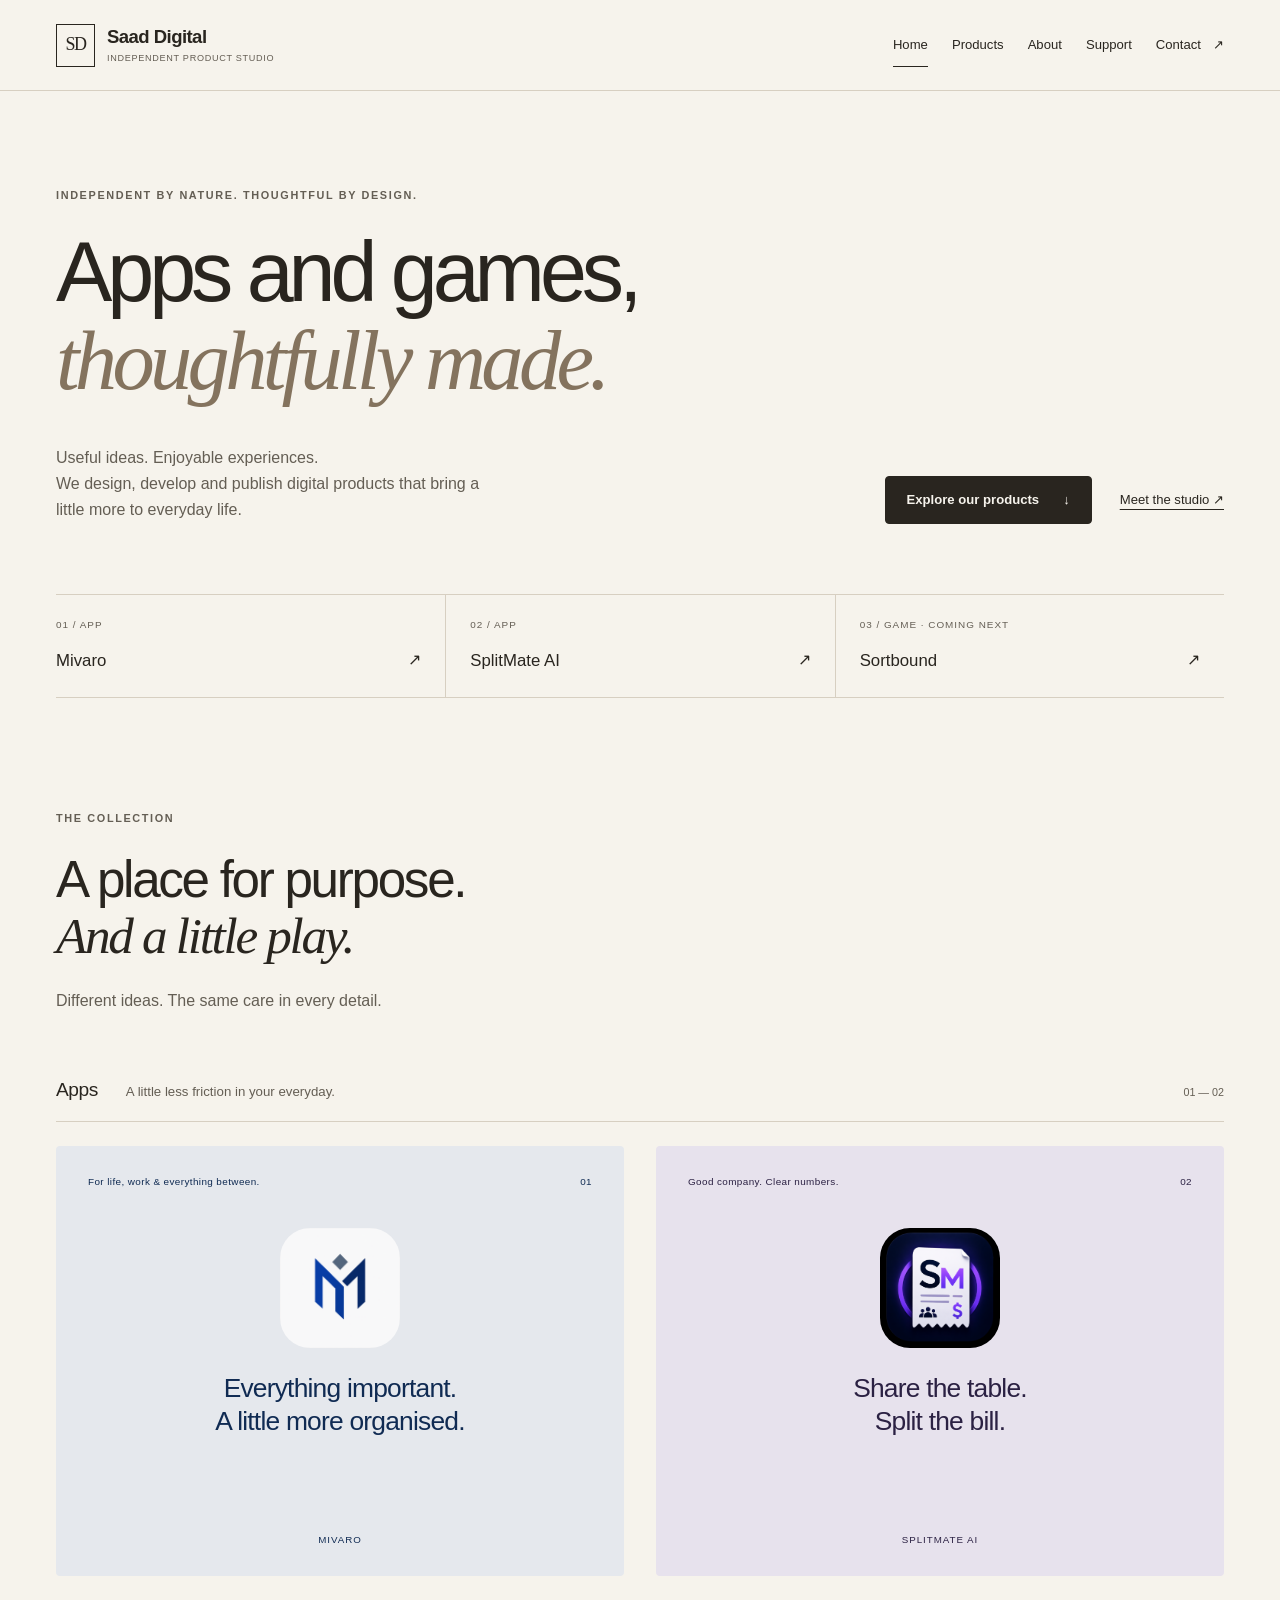
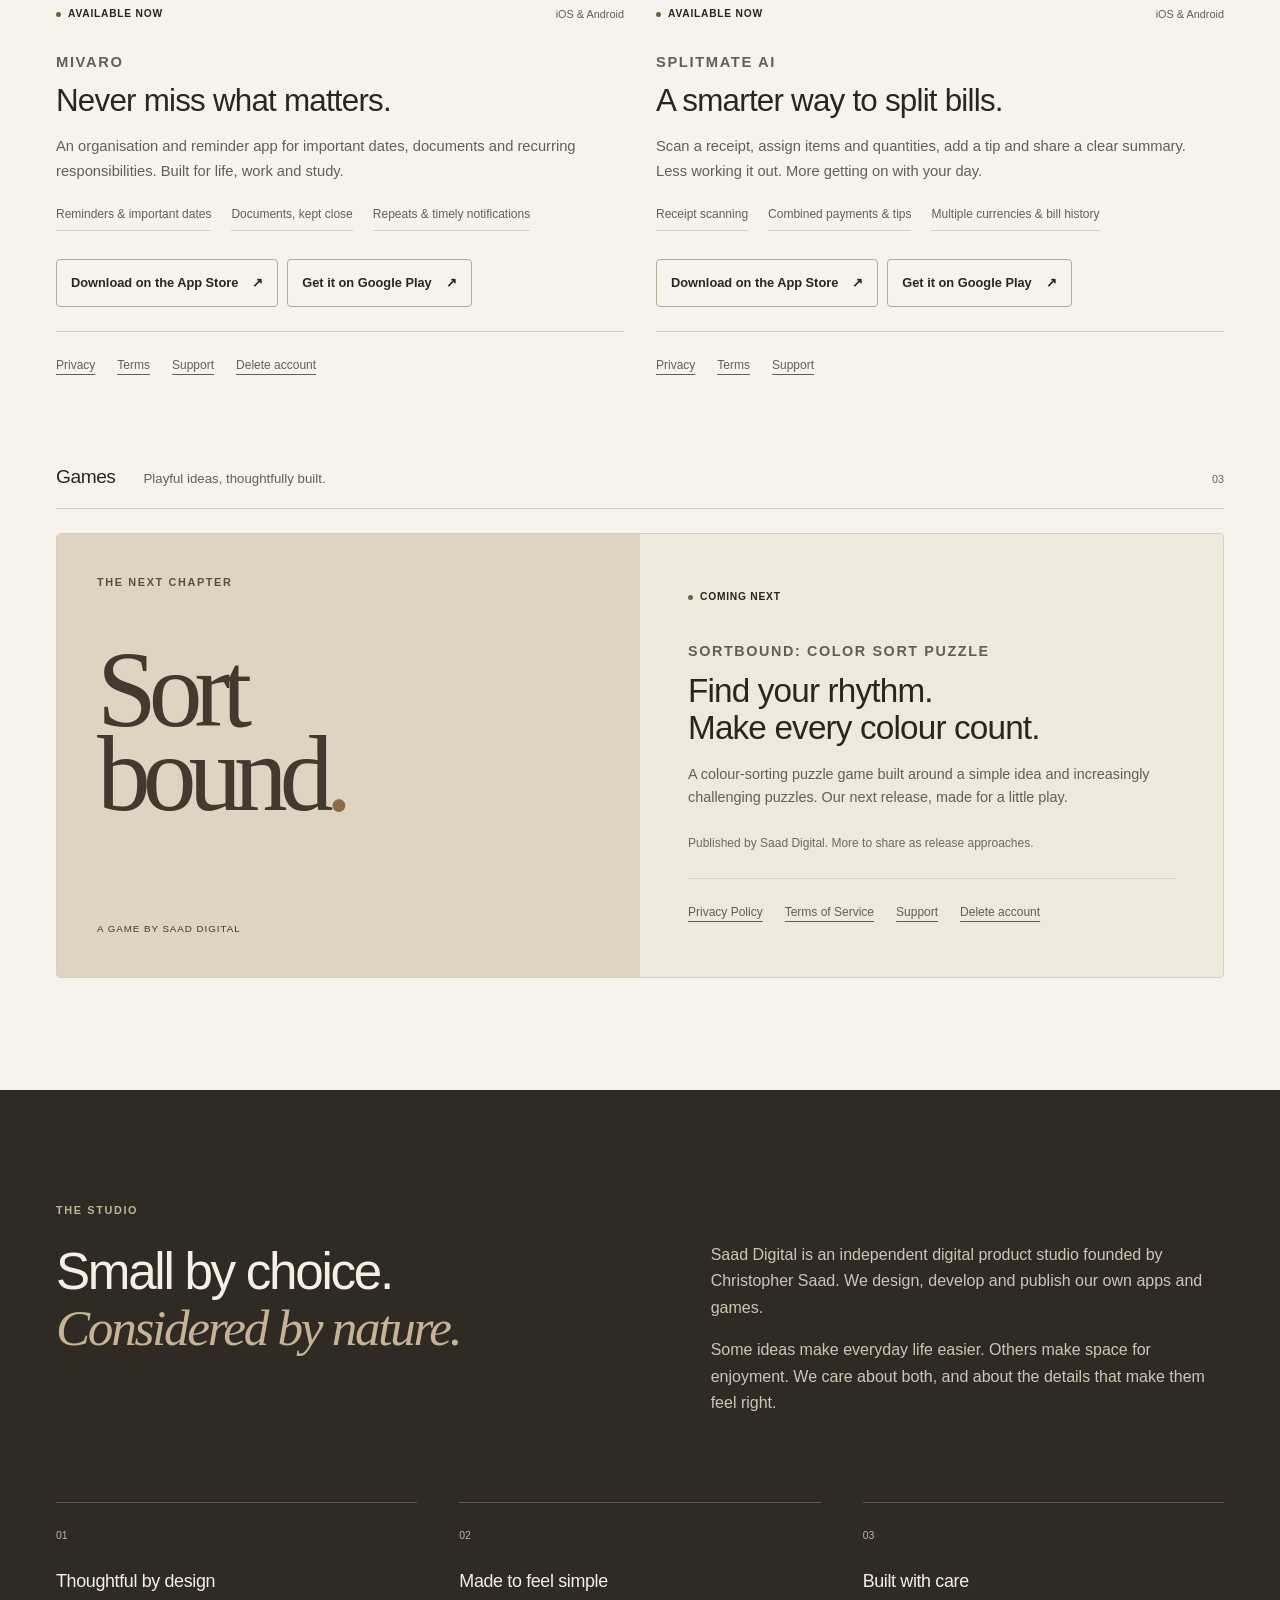
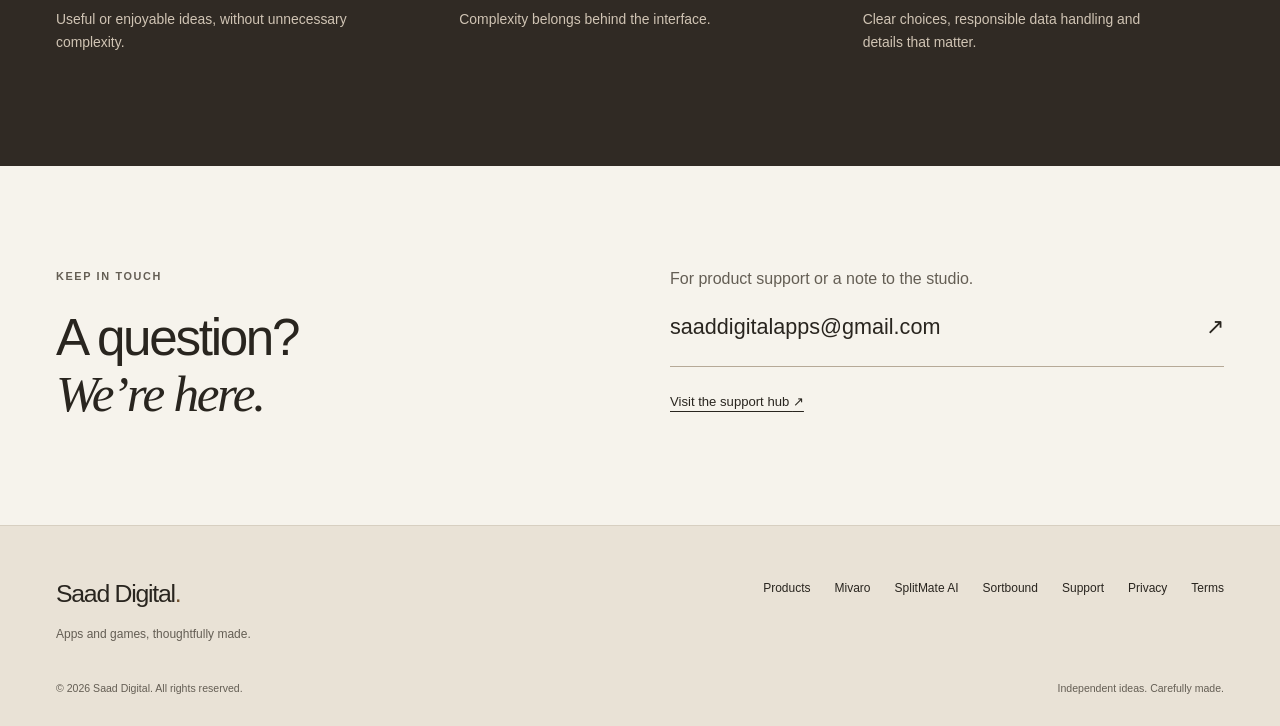
==== commit 4dfc889d: "Add Sortbound account deletion page and update legal links" ====
--- a/index.html
+++ b/index.html
@@ -50,7 +50,7 @@
           </article>
         </div>
         <div class="category-heading games-heading" id="games"><h3>Games</h3><p>Playful ideas, thoughtfully built.</p><span aria-hidden="true">03</span></div>
-        <article class="sortbound-panel" id="sortbound" aria-labelledby="sortbound-title"><div class="sortbound-type" aria-hidden="true"><span class="eyebrow">The next chapter</span><span class="sortbound-lettering">Sort<br />bound<span class="type-period">.</span></span><span class="sortbound-type-caption">A game by Saad Digital</span></div><div class="sortbound-copy"><span class="status-badge status-next">Coming next</span><p class="product-kicker">Sortbound: Color Sort Puzzle</p><h3 id="sortbound-title">Find your rhythm.<br />Make every colour count.</h3><p>A colour-sorting puzzle game built around a simple idea and increasingly challenging puzzles. Our next release, made for a little play.</p><p class="microcopy">Published by Saad Digital. More to share as release approaches.</p><nav class="app-links" aria-label="Sortbound information"><a href="/sortbound-privacy.html">Privacy Policy</a><a href="/sortbound-terms.html">Terms of Service</a><a href="/support.html#sortbound">Support</a></nav></div></article>
+        <article class="sortbound-panel" id="sortbound" aria-labelledby="sortbound-title"><div class="sortbound-type" aria-hidden="true"><span class="eyebrow">The next chapter</span><span class="sortbound-lettering">Sort<br />bound<span class="type-period">.</span></span><span class="sortbound-type-caption">A game by Saad Digital</span></div><div class="sortbound-copy"><span class="status-badge status-next">Coming next</span><p class="product-kicker">Sortbound: Color Sort Puzzle</p><h3 id="sortbound-title">Find your rhythm.<br />Make every colour count.</h3><p>A colour-sorting puzzle game built around a simple idea and increasingly challenging puzzles. Our next release, made for a little play.</p><p class="microcopy">Published by Saad Digital. More to share as release approaches.</p><nav class="app-links" aria-label="Sortbound information"><a href="/sortbound-privacy.html">Privacy Policy</a><a href="/sortbound-terms.html">Terms of Service</a><a href="/support.html#sortbound">Support</a><a href="/sortbound/delete-account/">Delete account</a></nav></div></article>
       </section>
       <section class="studio-band" id="about" aria-labelledby="about-title"><div class="section-shell section-block"><div class="about-layout"><div><p class="eyebrow">The studio</p><h2 id="about-title">Small by choice.<br /><em>Considered by nature.</em></h2></div><div class="about-copy"><p>Saad Digital is an independent digital product studio founded by Christopher Saad. We design, develop and publish our own apps and games.</p><p>Some ideas make everyday life easier. Others make space for enjoyment. We care about both, and about the details that make them feel right.</p></div></div><div class="value-grid"><article class="value-card"><span class="value-number" aria-hidden="true">01</span><h3>Thoughtful by design</h3><p>Useful or enjoyable ideas, without unnecessary complexity.</p></article><article class="value-card"><span class="value-number" aria-hidden="true">02</span><h3>Made to feel simple</h3><p>Complexity belongs behind the interface.</p></article><article class="value-card"><span class="value-number" aria-hidden="true">03</span><h3>Built with care</h3><p>Clear choices, responsible data handling and details that matter.</p></article></div></div></section>
       <section class="section-shell contact-layout" id="contact" aria-labelledby="contact-title"><div><p class="eyebrow">Keep in touch</p><h2 id="contact-title">A question?<br /><em>We’re here.</em></h2></div><div><p>For product support or a note to the studio.</p><a class="contact-email" href="mailto:saaddigitalapps@gmail.com">saaddigitalapps@gmail.com <span aria-hidden="true">↗</span></a><a class="text-link" href="/support.html">Visit the support hub <span aria-hidden="true">↗</span></a></div></section>
